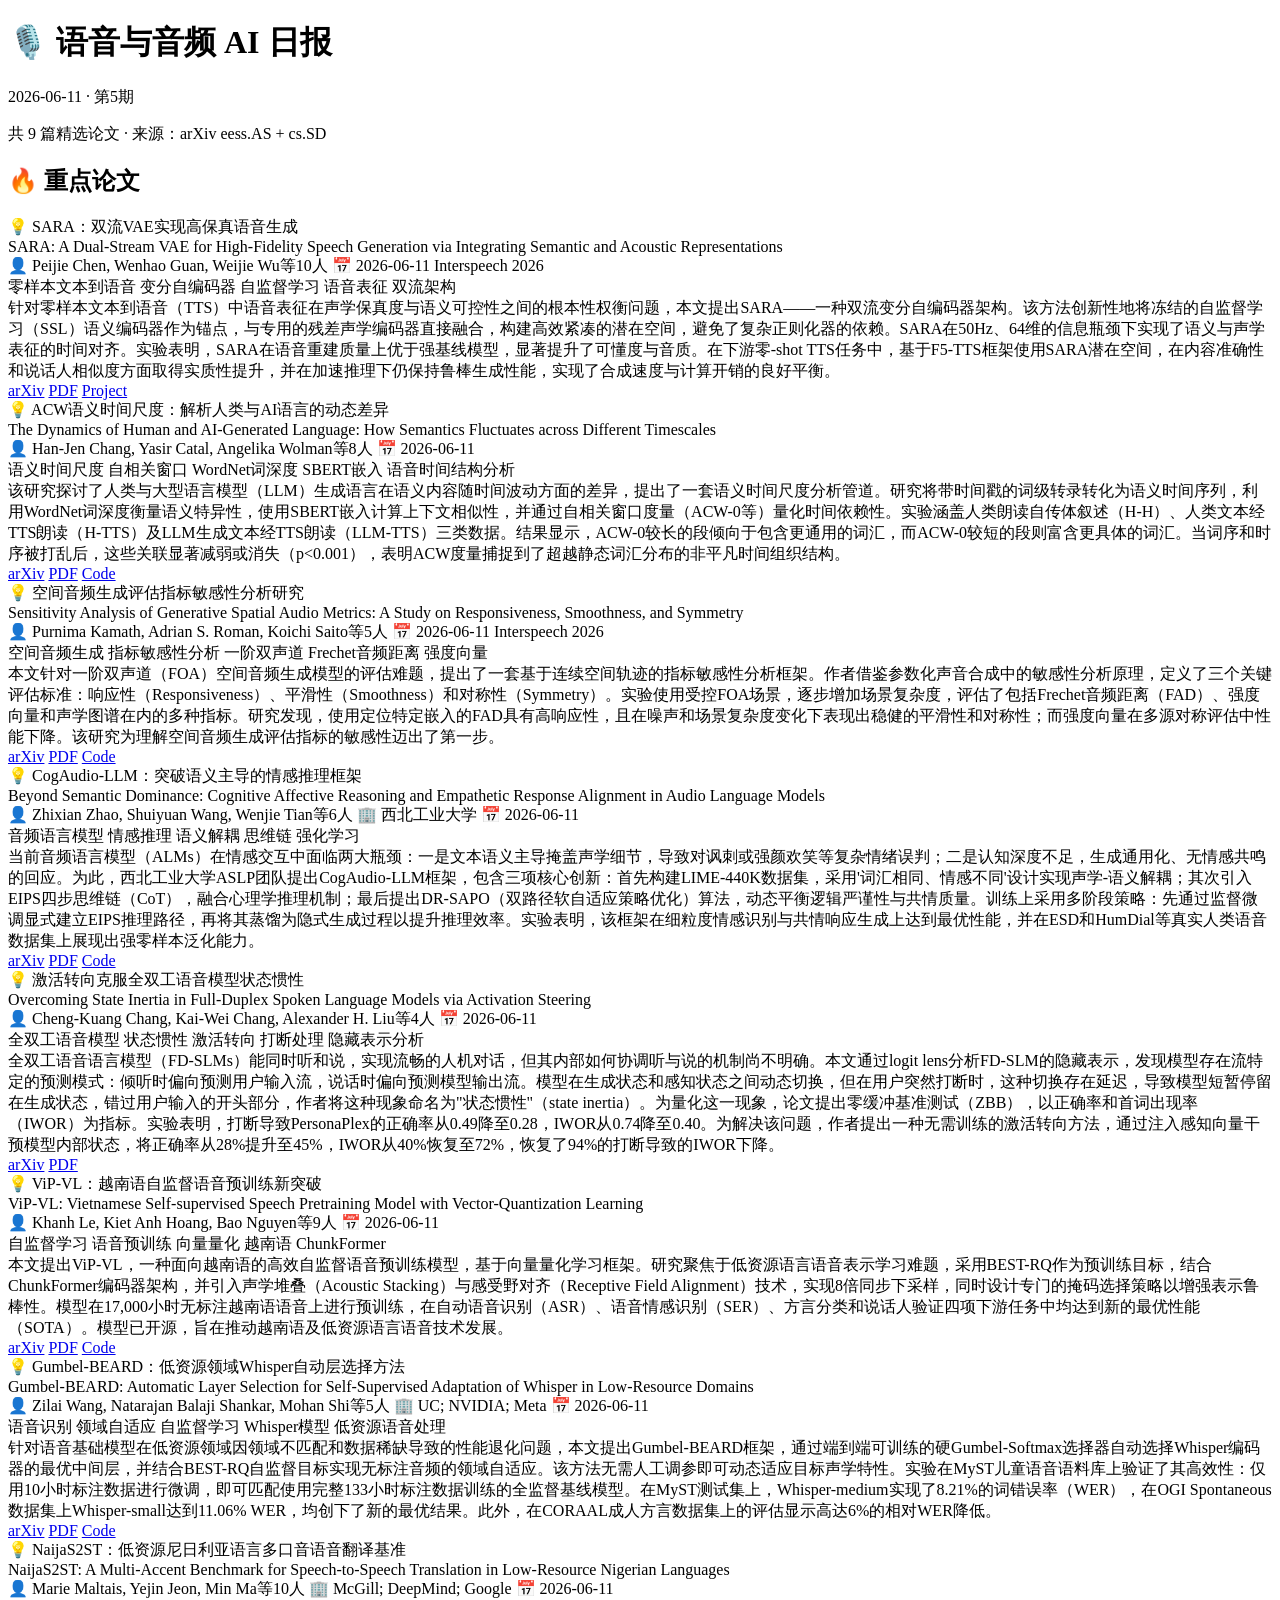
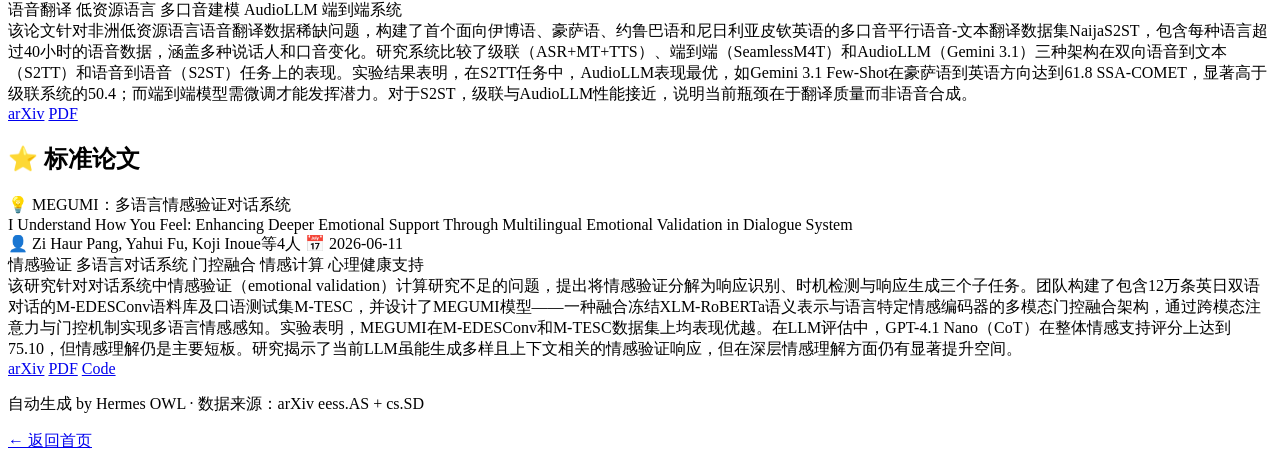
==== daily/2026-06-11/index.html @ 00a7ea23 "init: GitHub Pages 日报仓库 - 首页 index.html（暗色主题，日报列表） - 2026-06-11 日报页面（9篇精选论文） - assets/css/style.css（" ====
<!DOCTYPE html>
<html lang="zh-CN">
<head>
  <meta charset="UTF-8">
  <meta name="viewport" content="width=device-width, initial-scale=1.0">
  <title>语音与音频 AI 日报 · 2026-06-11</title>
  <link rel="stylesheet" href="../assets/css/style.css">
</head>
<body>
  <header class="header">
    <h1>🎙️ 语音与音频 AI 日报</h1>
    <p class="subtitle">2026-06-11 · 第5期</p>
    <p class="date">共 9 篇精选论文 · 来源：arXiv eess.AS + cs.SD</p>
  </header>

  <div class="container">
    <section class="section">
      <h2 class="section-title">🔥 重点论文</h2>

      <!-- Paper 1: SARA -->
      <div class="paper-card">
        <div class="headline">💡 SARA：双流VAE实现高保真语音生成</div>
        <div class="title">SARA: A Dual-Stream VAE for High-Fidelity Speech Generation via Integrating Semantic and Acoustic Representations</div>
        <div class="meta">
          <span>👤 Peijie Chen, Wenhao Guan, Weijie Wu等10人</span>
          <span>📅 2026-06-11</span>
          <span>Interspeech 2026</span>
        </div>
        <div class="tags">
          <span class="tag">零样本文本到语音</span>
          <span class="tag">变分自编码器</span>
          <span class="tag">自监督学习</span>
          <span class="tag">语音表征</span>
          <span class="tag">双流架构</span>
        </div>
        <div class="overview">
          针对零样本文本到语音（TTS）中语音表征在声学保真度与语义可控性之间的根本性权衡问题，本文提出SARA——一种双流变分自编码器架构。该方法创新性地将冻结的自监督学习（SSL）语义编码器作为锚点，与专用的残差声学编码器直接融合，构建高效紧凑的潜在空间，避免了复杂正则化器的依赖。SARA在50Hz、64维的信息瓶颈下实现了语义与声学表征的时间对齐。实验表明，SARA在语音重建质量上优于强基线模型，显著提升了可懂度与音质。在下游零-shot TTS任务中，基于F5-TTS框架使用SARA潜在空间，在内容准确性和说话人相似度方面取得实质性提升，并在加速推理下仍保持鲁棒生成性能，实现了合成速度与计算开销的良好平衡。
        </div>
        <div class="links">
          <a href="https://arxiv.org/abs/2606.11611" target="_blank">arXiv</a>
          <a href="https://arxiv.org/pdf/2606.11611" target="_blank">PDF</a>
          <a href="https://pppjchen.github.io/SARA." target="_blank">Project</a>
        </div>
      </div>

      <!-- Paper 2: ACW -->
      <div class="paper-card">
        <div class="headline">💡 ACW语义时间尺度：解析人类与AI语言的动态差异</div>
        <div class="title">The Dynamics of Human and AI-Generated Language: How Semantics Fluctuates across Different Timescales</div>
        <div class="meta">
          <span>👤 Han-Jen Chang, Yasir Catal, Angelika Wolman等8人</span>
          <span>📅 2026-06-11</span>
        </div>
        <div class="tags">
          <span class="tag">语义时间尺度</span>
          <span class="tag">自相关窗口</span>
          <span class="tag">WordNet词深度</span>
          <span class="tag">SBERT嵌入</span>
          <span class="tag">语音时间结构分析</span>
        </div>
        <div class="overview">
          该研究探讨了人类与大型语言模型（LLM）生成语言在语义内容随时间波动方面的差异，提出了一套语义时间尺度分析管道。研究将带时间戳的词级转录转化为语义时间序列，利用WordNet词深度衡量语义特异性，使用SBERT嵌入计算上下文相似性，并通过自相关窗口度量（ACW-0等）量化时间依赖性。实验涵盖人类朗读自传体叙述（H-H）、人类文本经TTS朗读（H-TTS）及LLM生成文本经TTS朗读（LLM-TTS）三类数据。结果显示，ACW-0较长的段倾向于包含更通用的词汇，而ACW-0较短的段则富含更具体的词汇。当词序和时序被打乱后，这些关联显著减弱或消失（p&lt;0.001），表明ACW度量捕捉到了超越静态词汇分布的非平凡时间组织结构。
        </div>
        <div class="links">
          <a href="https://arxiv.org/abs/2606.11371" target="_blank">arXiv</a>
          <a href="https://arxiv.org/pdf/2606.11371" target="_blank">PDF</a>
          <a href="https://github.com/wannesm/dtaidistance" target="_blank">Code</a>
        </div>
      </div>

      <!-- Paper 3: Spatial Audio -->
      <div class="paper-card">
        <div class="headline">💡 空间音频生成评估指标敏感性分析研究</div>
        <div class="title">Sensitivity Analysis of Generative Spatial Audio Metrics: A Study on Responsiveness, Smoothness, and Symmetry</div>
        <div class="meta">
          <span>👤 Purnima Kamath, Adrian S. Roman, Koichi Saito等5人</span>
          <span>📅 2026-06-11</span>
          <span>Interspeech 2026</span>
        </div>
        <div class="tags">
          <span class="tag">空间音频生成</span>
          <span class="tag">指标敏感性分析</span>
          <span class="tag">一阶双声道</span>
          <span class="tag">Frechet音频距离</span>
          <span class="tag">强度向量</span>
        </div>
        <div class="overview">
          本文针对一阶双声道（FOA）空间音频生成模型的评估难题，提出了一套基于连续空间轨迹的指标敏感性分析框架。作者借鉴参数化声音合成中的敏感性分析原理，定义了三个关键评估标准：响应性（Responsiveness）、平滑性（Smoothness）和对称性（Symmetry）。实验使用受控FOA场景，逐步增加场景复杂度，评估了包括Frechet音频距离（FAD）、强度向量和声学图谱在内的多种指标。研究发现，使用定位特定嵌入的FAD具有高响应性，且在噪声和场景复杂度变化下表现出稳健的平滑性和对称性；而强度向量在多源对称评估中性能下降。该研究为理解空间音频生成评估指标的敏感性迈出了第一步。
        </div>
        <div class="links">
          <a href="https://arxiv.org/abs/2606.11581" target="_blank">arXiv</a>
          <a href="https://arxiv.org/pdf/2606.11581" target="_blank">PDF</a>
          <a href="https://github.com/pkamath2/sa_sensitivity" target="_blank">Code</a>
        </div>
      </div>

      <!-- Paper 4: CogAudio-LLM -->
      <div class="paper-card">
        <div class="headline">💡 CogAudio-LLM：突破语义主导的情感推理框架</div>
        <div class="title">Beyond Semantic Dominance: Cognitive Affective Reasoning and Empathetic Response Alignment in Audio Language Models</div>
        <div class="meta">
          <span>👤 Zhixian Zhao, Shuiyuan Wang, Wenjie Tian等6人</span>
          <span>🏢 西北工业大学</span>
          <span>📅 2026-06-11</span>
        </div>
        <div class="tags">
          <span class="tag">音频语言模型</span>
          <span class="tag">情感推理</span>
          <span class="tag">语义解耦</span>
          <span class="tag">思维链</span>
          <span class="tag">强化学习</span>
        </div>
        <div class="overview">
          当前音频语言模型（ALMs）在情感交互中面临两大瓶颈：一是文本语义主导掩盖声学细节，导致对讽刺或强颜欢笑等复杂情绪误判；二是认知深度不足，生成通用化、无情感共鸣的回应。为此，西北工业大学ASLP团队提出CogAudio-LLM框架，包含三项核心创新：首先构建LIME-440K数据集，采用'词汇相同、情感不同'设计实现声学-语义解耦；其次引入EIPS四步思维链（CoT），融合心理学推理机制；最后提出DR-SAPO（双路径软自适应策略优化）算法，动态平衡逻辑严谨性与共情质量。训练上采用多阶段策略：先通过监督微调显式建立EIPS推理路径，再将其蒸馏为隐式生成过程以提升推理效率。实验表明，该框架在细粒度情感识别与共情响应生成上达到最优性能，并在ESD和HumDial等真实人类语音数据集上展现出强零样本泛化能力。
        </div>
        <div class="links">
          <a href="https://arxiv.org/abs/2606.06940" target="_blank">arXiv</a>
          <a href="https://arxiv.org/pdf/2606.06940" target="_blank">PDF</a>
          <a href="https://github.com/zxzhao0/CogAudio-LLM" target="_blank">Code</a>
        </div>
      </div>

      <!-- Paper 5: Activation Steering -->
      <div class="paper-card">
        <div class="headline">💡 激活转向克服全双工语音模型状态惯性</div>
        <div class="title">Overcoming State Inertia in Full-Duplex Spoken Language Models via Activation Steering</div>
        <div class="meta">
          <span>👤 Cheng-Kuang Chang, Kai-Wei Chang, Alexander H. Liu等4人</span>
          <span>📅 2026-06-11</span>
        </div>
        <div class="tags">
          <span class="tag">全双工语音模型</span>
          <span class="tag">状态惯性</span>
          <span class="tag">激活转向</span>
          <span class="tag">打断处理</span>
          <span class="tag">隐藏表示分析</span>
        </div>
        <div class="overview">
          全双工语音语言模型（FD-SLMs）能同时听和说，实现流畅的人机对话，但其内部如何协调听与说的机制尚不明确。本文通过logit lens分析FD-SLM的隐藏表示，发现模型存在流特定的预测模式：倾听时偏向预测用户输入流，说话时偏向预测模型输出流。模型在生成状态和感知状态之间动态切换，但在用户突然打断时，这种切换存在延迟，导致模型短暂停留在生成状态，错过用户输入的开头部分，作者将这种现象命名为"状态惯性"（state inertia）。为量化这一现象，论文提出零缓冲基准测试（ZBB），以正确率和首词出现率（IWOR）为指标。实验表明，打断导致PersonaPlex的正确率从0.49降至0.28，IWOR从0.74降至0.40。为解决该问题，作者提出一种无需训练的激活转向方法，通过注入感知向量干预模型内部状态，将正确率从28%提升至45%，IWOR从40%恢复至72%，恢复了94%的打断导致的IWOR下降。
        </div>
        <div class="links">
          <a href="https://arxiv.org/abs/2606.11386" target="_blank">arXiv</a>
          <a href="https://arxiv.org/pdf/2606.11386" target="_blank">PDF</a>
        </div>
      </div>

      <!-- Paper 6: ViP-VL -->
      <div class="paper-card">
        <div class="headline">💡 ViP-VL：越南语自监督语音预训练新突破</div>
        <div class="title">ViP-VL: Vietnamese Self-supervised Speech Pretraining Model with Vector-Quantization Learning</div>
        <div class="meta">
          <span>👤 Khanh Le, Kiet Anh Hoang, Bao Nguyen等9人</span>
          <span>📅 2026-06-11</span>
        </div>
        <div class="tags">
          <span class="tag">自监督学习</span>
          <span class="tag">语音预训练</span>
          <span class="tag">向量量化</span>
          <span class="tag">越南语</span>
          <span class="tag">ChunkFormer</span>
        </div>
        <div class="overview">
          本文提出ViP-VL，一种面向越南语的高效自监督语音预训练模型，基于向量量化学习框架。研究聚焦于低资源语言语音表示学习难题，采用BEST-RQ作为预训练目标，结合ChunkFormer编码器架构，并引入声学堆叠（Acoustic Stacking）与感受野对齐（Receptive Field Alignment）技术，实现8倍同步下采样，同时设计专门的掩码选择策略以增强表示鲁棒性。模型在17,000小时无标注越南语语音上进行预训练，在自动语音识别（ASR）、语音情感识别（SER）、方言分类和说话人验证四项下游任务中均达到新的最优性能（SOTA）。模型已开源，旨在推动越南语及低资源语言语音技术发展。
        </div>
        <div class="links">
          <a href="https://arxiv.org/abs/2606.10360" target="_blank">arXiv</a>
          <a href="https://arxiv.org/pdf/2606.10360" target="_blank">PDF</a>
          <a href="https://github.com/khanld/chunkformer" target="_blank">Code</a>
        </div>
      </div>

      <!-- Paper 7: Gumbel-BEARD -->
      <div class="paper-card">
        <div class="headline">💡 Gumbel-BEARD：低资源领域Whisper自动层选择方法</div>
        <div class="title">Gumbel-BEARD: Automatic Layer Selection for Self-Supervised Adaptation of Whisper in Low-Resource Domains</div>
        <div class="meta">
          <span>👤 Zilai Wang, Natarajan Balaji Shankar, Mohan Shi等5人</span>
          <span>🏢 UC; NVIDIA; Meta</span>
          <span>📅 2026-06-11</span>
        </div>
        <div class="tags">
          <span class="tag">语音识别</span>
          <span class="tag">领域自适应</span>
          <span class="tag">自监督学习</span>
          <span class="tag">Whisper模型</span>
          <span class="tag">低资源语音处理</span>
        </div>
        <div class="overview">
          针对语音基础模型在低资源领域因领域不匹配和数据稀缺导致的性能退化问题，本文提出Gumbel-BEARD框架，通过端到端可训练的硬Gumbel-Softmax选择器自动选择Whisper编码器的最优中间层，并结合BEST-RQ自监督目标实现无标注音频的领域自适应。该方法无需人工调参即可动态适应目标声学特性。实验在MyST儿童语音语料库上验证了其高效性：仅用10小时标注数据进行微调，即可匹配使用完整133小时标注数据训练的全监督基线模型。在MyST测试集上，Whisper-medium实现了8.21%的词错误率（WER），在OGI Spontaneous数据集上Whisper-small达到11.06% WER，均创下了新的最优结果。此外，在CORAAL成人方言数据集上的评估显示高达6%的相对WER降低。
        </div>
        <div class="links">
          <a href="https://arxiv.org/abs/2606.11429" target="_blank">arXiv</a>
          <a href="https://arxiv.org/pdf/2606.11429" target="_blank">PDF</a>
          <a href="https://github.com/Zilai-WANG/Gumbel_Beard" target="_blank">Code</a>
        </div>
      </div>

      <!-- Paper 8: NaijaS2ST -->
      <div class="paper-card">
        <div class="headline">💡 NaijaS2ST：低资源尼日利亚语言多口音语音翻译基准</div>
        <div class="title">NaijaS2ST: A Multi-Accent Benchmark for Speech-to-Speech Translation in Low-Resource Nigerian Languages</div>
        <div class="meta">
          <span>👤 Marie Maltais, Yejin Jeon, Min Ma等10人</span>
          <span>🏢 McGill; DeepMind; Google</span>
          <span>📅 2026-06-11</span>
        </div>
        <div class="tags">
          <span class="tag">语音翻译</span>
          <span class="tag">低资源语言</span>
          <span class="tag">多口音建模</span>
          <span class="tag">AudioLLM</span>
          <span class="tag">端到端系统</span>
        </div>
        <div class="overview">
          该论文针对非洲低资源语言语音翻译数据稀缺问题，构建了首个面向伊博语、豪萨语、约鲁巴语和尼日利亚皮钦英语的多口音平行语音-文本翻译数据集NaijaS2ST，包含每种语言超过40小时的语音数据，涵盖多种说话人和口音变化。研究系统比较了级联（ASR+MT+TTS）、端到端（SeamlessM4T）和AudioLLM（Gemini 3.1）三种架构在双向语音到文本（S2TT）和语音到语音（S2ST）任务上的表现。实验结果表明，在S2TT任务中，AudioLLM表现最优，如Gemini 3.1 Few-Shot在豪萨语到英语方向达到61.8 SSA-COMET，显著高于级联系统的50.4；而端到端模型需微调才能发挥潜力。对于S2ST，级联与AudioLLM性能接近，说明当前瓶颈在于翻译质量而非语音合成。
        </div>
        <div class="links">
          <a href="https://arxiv.org/abs/2604.16287" target="_blank">arXiv</a>
          <a href="https://arxiv.org/pdf/2604.16287" target="_blank">PDF</a>
        </div>
      </div>

    </section>

    <section class="section">
      <h2 class="section-title">⭐ 标准论文</h2>

      <!-- Paper 9: MEGUMI -->
      <div class="paper-card">
        <div class="headline">💡 MEGUMI：多语言情感验证对话系统</div>
        <div class="title">I Understand How You Feel: Enhancing Deeper Emotional Support Through Multilingual Emotional Validation in Dialogue System</div>
        <div class="meta">
          <span>👤 Zi Haur Pang, Yahui Fu, Koji Inoue等4人</span>
          <span>📅 2026-06-11</span>
        </div>
        <div class="tags">
          <span class="tag">情感验证</span>
          <span class="tag">多语言对话系统</span>
          <span class="tag">门控融合</span>
          <span class="tag">情感计算</span>
          <span class="tag">心理健康支持</span>
        </div>
        <div class="overview">
          该研究针对对话系统中情感验证（emotional validation）计算研究不足的问题，提出将情感验证分解为响应识别、时机检测与响应生成三个子任务。团队构建了包含12万条英日双语对话的M-EDESConv语料库及口语测试集M-TESC，并设计了MEGUMI模型——一种融合冻结XLM-RoBERTa语义表示与语言特定情感编码器的多模态门控融合架构，通过跨模态注意力与门控机制实现多语言情感感知。实验表明，MEGUMI在M-EDESConv和M-TESC数据集上均表现优越。在LLM评估中，GPT-4.1 Nano（CoT）在整体情感支持评分上达到75.10，但情感理解仍是主要短板。研究揭示了当前LLM虽能生成多样且上下文相关的情感验证响应，但在深层情感理解方面仍有显著提升空间。
        </div>
        <div class="links">
          <a href="https://arxiv.org/abs/2606.11875" target="_blank">arXiv</a>
          <a href="https://arxiv.org/pdf/2606.11875" target="_blank">PDF</a>
          <a href="https://github.com/zihaurpang" target="_blank">Code</a>
        </div>
      </div>

    </section>
  </div>

  <footer class="footer">
    <p>自动生成 by Hermes OWL · 数据来源：arXiv eess.AS + cs.SD</p>
    <p><a href="../index.html">← 返回首页</a></p>
  </footer>
</body>
</html>
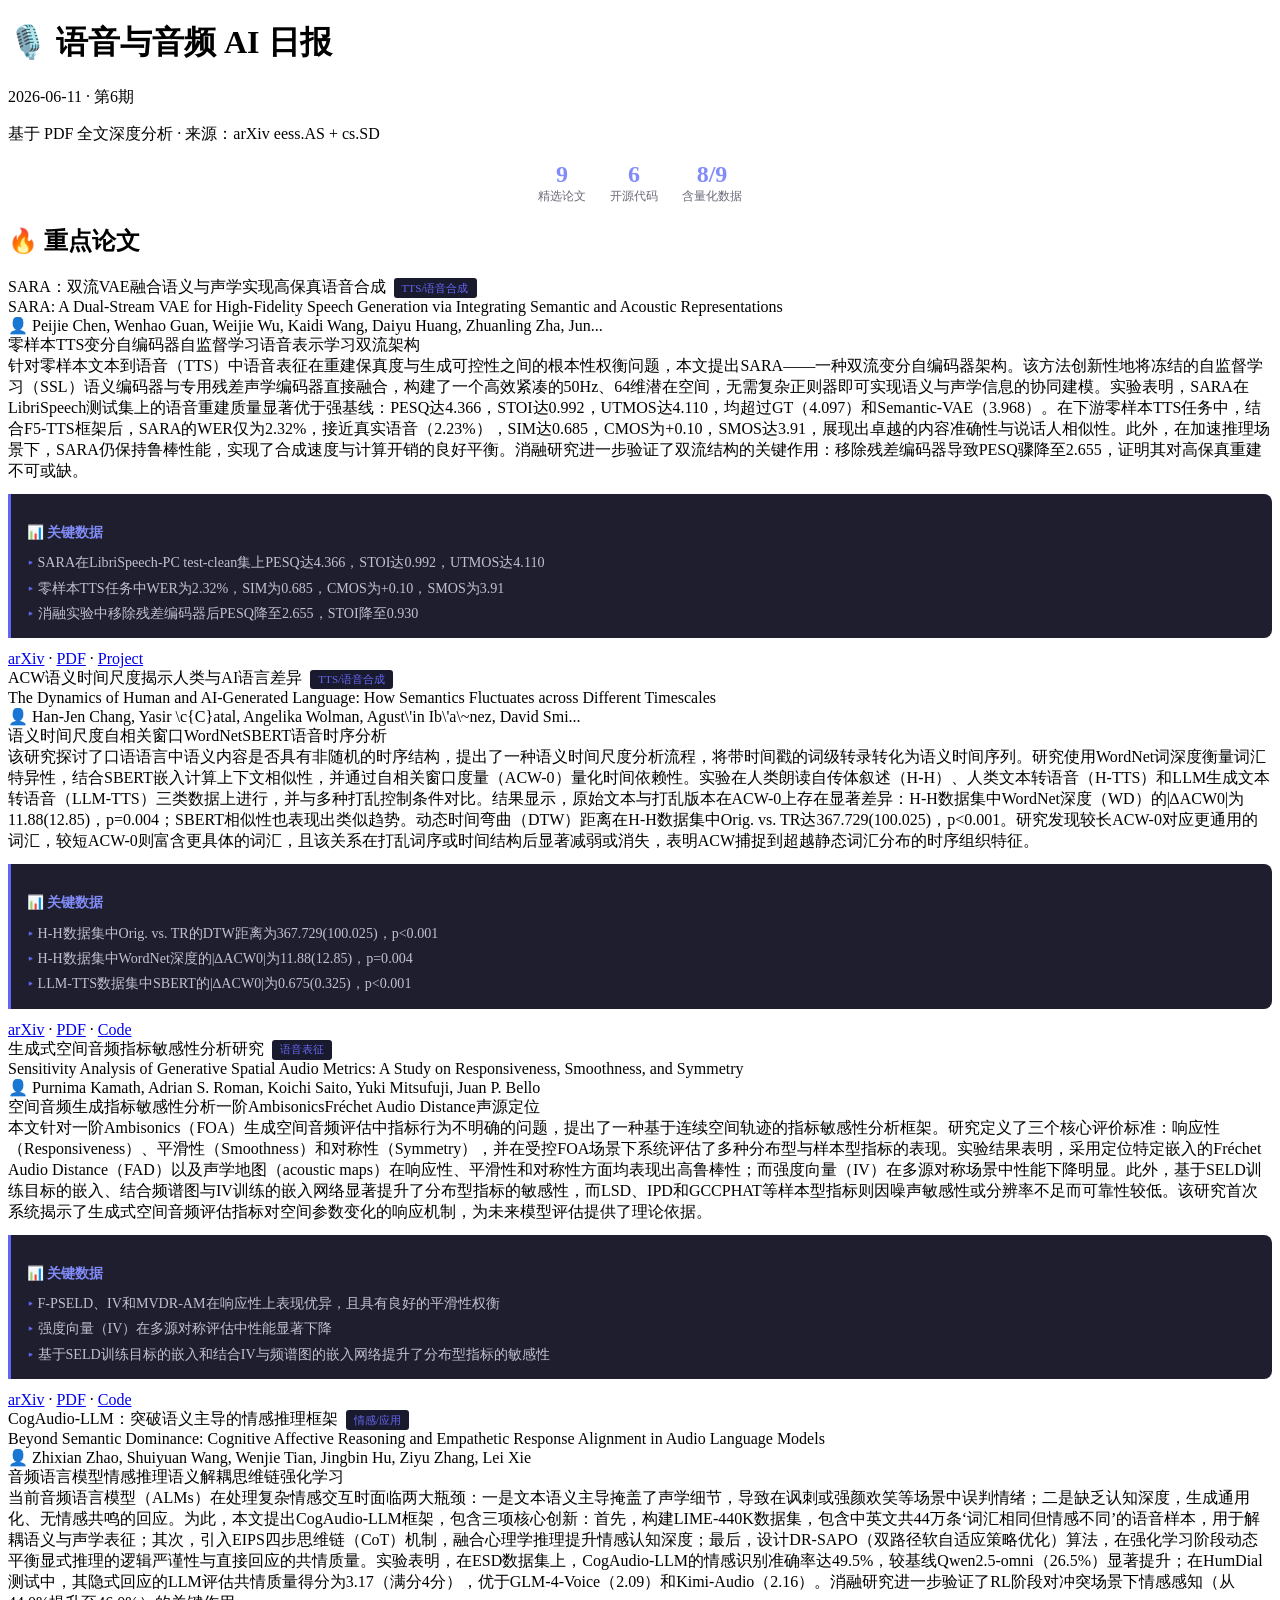
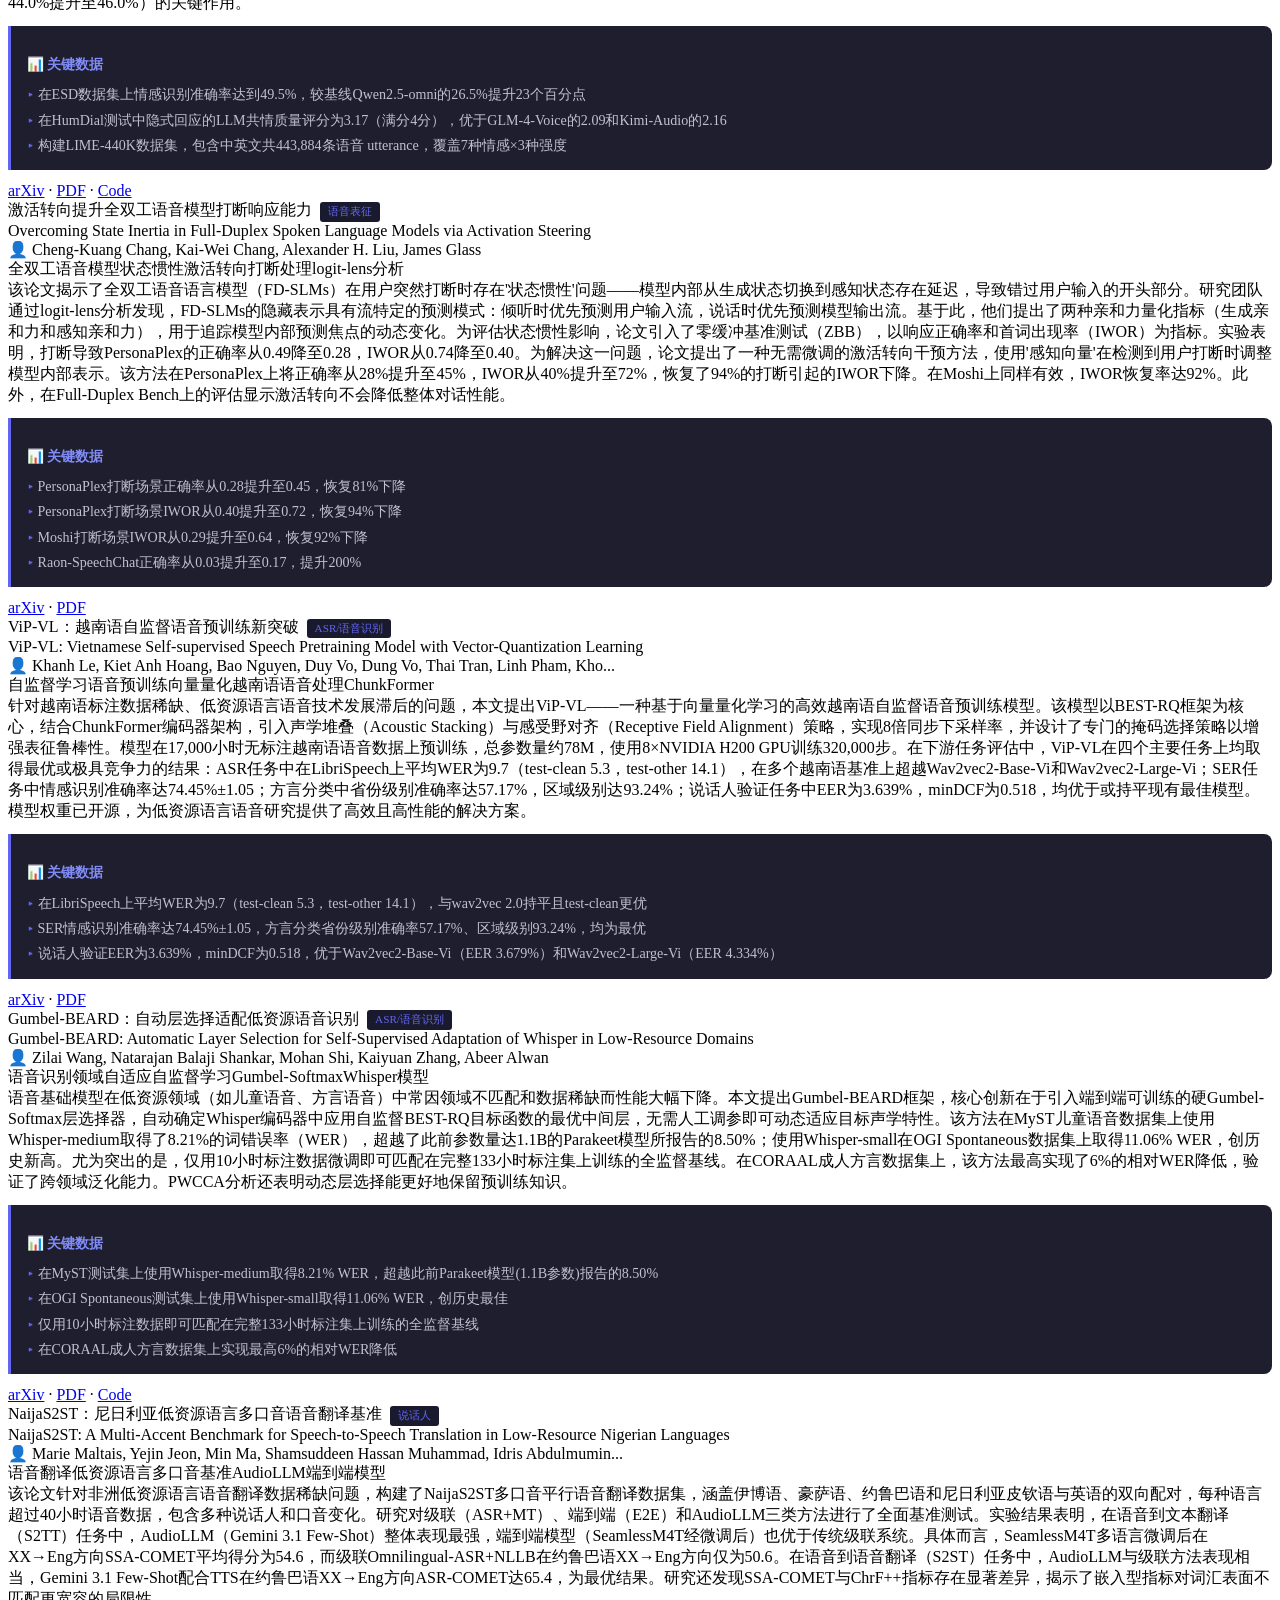
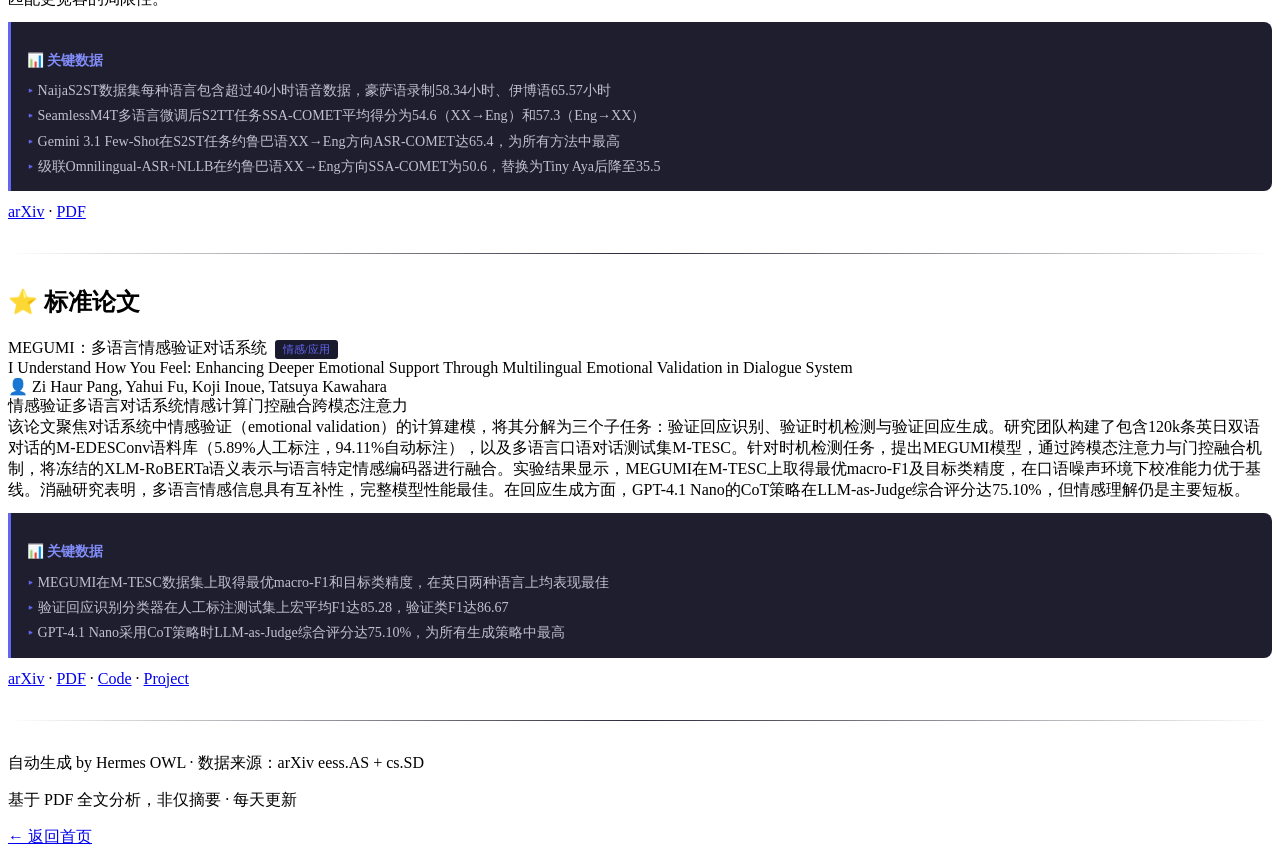
==== commit bc5e3dcf: "feat: v6 日报页面，含完整量化数据和 key_results" ====
--- a/daily/2026-06-11/index.html
+++ b/daily/2026-06-11/index.html
@@ -5,257 +5,209 @@
   <meta name="viewport" content="width=device-width, initial-scale=1.0">
   <title>语音与音频 AI 日报 · 2026-06-11</title>
   <link rel="stylesheet" href="../assets/css/style.css">
+  <style>
+    /* 增强样式 */
+    .key-results {
+      background: #1e1e2e;
+      border-left: 3px solid #6366f1;
+      padding: 0.75rem 1rem;
+      margin: 0.75rem 0;
+      border-radius: 0 8px 8px 0;
+    }
+    .key-results h4 {
+      font-size: 0.85rem;
+      color: #818cf8;
+      margin-bottom: 0.5rem;
+    }
+    .key-results ul {
+      list-style: none;
+      padding: 0;
+      margin: 0;
+    }
+    .key-results li {
+      font-size: 0.88rem;
+      color: #c0c0d0;
+      padding: 0.2rem 0;
+    }
+    .key-results li::before {
+      content: "▸ ";
+      color: #6366f1;
+    }
+    .paper-card .topic-badge {
+      display: inline-block;
+      font-size: 0.7rem;
+      color: #6366f1;
+      background: #1a1a2e;
+      padding: 0.15rem 0.5rem;
+      border-radius: 3px;
+      margin-left: 0.5rem;
+      vertical-align: middle;
+    }
+    .paper-card .affiliation {
+      font-size: 0.82rem;
+      color: #7a7a8a;
+      margin-left: 0.5rem;
+    }
+    .section-divider {
+      height: 1px;
+      background: linear-gradient(90deg, transparent, #2a2a3a, transparent);
+      margin: 2rem 0;
+    }
+    .stats-bar {
+      display: flex;
+      gap: 1.5rem;
+      justify-content: center;
+      flex-wrap: wrap;
+      margin-top: 1rem;
+    }
+    .stat-item {
+      text-align: center;
+    }
+    .stat-value {
+      font-size: 1.5rem;
+      font-weight: 700;
+      color: #818cf8;
+    }
+    .stat-label {
+      font-size: 0.75rem;
+      color: #6a6a7a;
+    }
+  </style>
 </head>
 <body>
   <header class="header">
     <h1>🎙️ 语音与音频 AI 日报</h1>
-    <p class="subtitle">2026-06-11 · 第5期</p>
-    <p class="date">共 9 篇精选论文 · 来源：arXiv eess.AS + cs.SD</p>
+    <p class="subtitle">2026-06-11 · 第6期</p>
+    <p class="date">基于 PDF 全文深度分析 · 来源：arXiv eess.AS + cs.SD</p>
+    <div class="stats-bar">
+      <div class="stat-item"><div class="stat-value">9</div><div class="stat-label">精选论文</div></div>
+      <div class="stat-item"><div class="stat-value">6</div><div class="stat-label">开源代码</div></div>
+      <div class="stat-item"><div class="stat-value">8/9</div><div class="stat-label">含量化数据</div></div>
+    </div>
   </header>
 
   <div class="container">
     <section class="section">
       <h2 class="section-title">🔥 重点论文</h2>
-
-      <!-- Paper 1: SARA -->
-      <div class="paper-card">
-        <div class="headline">💡 SARA：双流VAE实现高保真语音生成</div>
+      <div class="paper-card">
+        <div class="headline">SARA：双流VAE融合语义与声学实现高保真语音合成<span class="topic-badge">TTS/语音合成</span></div>
         <div class="title">SARA: A Dual-Stream VAE for High-Fidelity Speech Generation via Integrating Semantic and Acoustic Representations</div>
         <div class="meta">
-          <span>👤 Peijie Chen, Wenhao Guan, Weijie Wu等10人</span>
-          <span>📅 2026-06-11</span>
-          <span>Interspeech 2026</span>
-        </div>
-        <div class="tags">
-          <span class="tag">零样本文本到语音</span>
-          <span class="tag">变分自编码器</span>
-          <span class="tag">自监督学习</span>
-          <span class="tag">语音表征</span>
-          <span class="tag">双流架构</span>
-        </div>
-        <div class="overview">
-          针对零样本文本到语音（TTS）中语音表征在声学保真度与语义可控性之间的根本性权衡问题，本文提出SARA——一种双流变分自编码器架构。该方法创新性地将冻结的自监督学习（SSL）语义编码器作为锚点，与专用的残差声学编码器直接融合，构建高效紧凑的潜在空间，避免了复杂正则化器的依赖。SARA在50Hz、64维的信息瓶颈下实现了语义与声学表征的时间对齐。实验表明，SARA在语音重建质量上优于强基线模型，显著提升了可懂度与音质。在下游零-shot TTS任务中，基于F5-TTS框架使用SARA潜在空间，在内容准确性和说话人相似度方面取得实质性提升，并在加速推理下仍保持鲁棒生成性能，实现了合成速度与计算开销的良好平衡。
-        </div>
-        <div class="links">
-          <a href="https://arxiv.org/abs/2606.11611" target="_blank">arXiv</a>
-          <a href="https://arxiv.org/pdf/2606.11611" target="_blank">PDF</a>
-          <a href="https://pppjchen.github.io/SARA." target="_blank">Project</a>
-        </div>
-      </div>
-
-      <!-- Paper 2: ACW -->
-      <div class="paper-card">
-        <div class="headline">💡 ACW语义时间尺度：解析人类与AI语言的动态差异</div>
+          <span>👤 Peijie Chen, Wenhao Guan, Weijie Wu, Kaidi Wang, Daiyu Huang, Zhuanling Zha, Jun...</span>
+          
+        </div>
+        <div class="tags"><span class="tag">零样本TTS</span><span class="tag">变分自编码器</span><span class="tag">自监督学习</span><span class="tag">语音表示学习</span><span class="tag">双流架构</span></div>
+        <div class="overview">针对零样本文本到语音（TTS）中语音表征在重建保真度与生成可控性之间的根本性权衡问题，本文提出SARA——一种双流变分自编码器架构。该方法创新性地将冻结的自监督学习（SSL）语义编码器与专用残差声学编码器直接融合，构建了一个高效紧凑的50Hz、64维潜在空间，无需复杂正则器即可实现语义与声学信息的协同建模。实验表明，SARA在LibriSpeech测试集上的语音重建质量显著优于强基线：PESQ达4.366，STOI达0.992，UTMOS达4.110，均超过GT（4.097）和Semantic-VAE（3.968）。在下游零样本TTS任务中，结合F5-TTS框架后，SARA的WER仅为2.32%，接近真实语音（2.23%），SIM达0.685，CMOS为+0.10，SMOS达3.91，展现出卓越的内容准确性与说话人相似性。此外，在加速推理场景下，SARA仍保持鲁棒性能，实现了合成速度与计算开销的良好平衡。消融研究进一步验证了双流结构的关键作用：移除残差编码器导致PESQ骤降至2.655，证明其对高保真重建不可或缺。</div>
+        <div class="key-results"><h4>📊 关键数据</h4><ul><li>SARA在LibriSpeech-PC test-clean集上PESQ达4.366，STOI达0.992，UTMOS达4.110</li><li>零样本TTS任务中WER为2.32%，SIM为0.685，CMOS为+0.10，SMOS为3.91</li><li>消融实验中移除残差编码器后PESQ降至2.655，STOI降至0.930</li></ul></div>
+        <div class="links"><a href="https://arxiv.org/abs/2606.11611" target="_blank">arXiv</a> · <a href="https://arxiv.org/pdf/2606.11611" target="_blank">PDF</a> · <a href=https://pppjchen.github.io/SARA." target="_blank">Project</a></div>
+      </div>
+      <div class="paper-card">
+        <div class="headline">ACW语义时间尺度揭示人类与AI语言差异<span class="topic-badge">TTS/语音合成</span></div>
         <div class="title">The Dynamics of Human and AI-Generated Language: How Semantics Fluctuates across Different Timescales</div>
         <div class="meta">
-          <span>👤 Han-Jen Chang, Yasir Catal, Angelika Wolman等8人</span>
-          <span>📅 2026-06-11</span>
-        </div>
-        <div class="tags">
-          <span class="tag">语义时间尺度</span>
-          <span class="tag">自相关窗口</span>
-          <span class="tag">WordNet词深度</span>
-          <span class="tag">SBERT嵌入</span>
-          <span class="tag">语音时间结构分析</span>
-        </div>
-        <div class="overview">
-          该研究探讨了人类与大型语言模型（LLM）生成语言在语义内容随时间波动方面的差异，提出了一套语义时间尺度分析管道。研究将带时间戳的词级转录转化为语义时间序列，利用WordNet词深度衡量语义特异性，使用SBERT嵌入计算上下文相似性，并通过自相关窗口度量（ACW-0等）量化时间依赖性。实验涵盖人类朗读自传体叙述（H-H）、人类文本经TTS朗读（H-TTS）及LLM生成文本经TTS朗读（LLM-TTS）三类数据。结果显示，ACW-0较长的段倾向于包含更通用的词汇，而ACW-0较短的段则富含更具体的词汇。当词序和时序被打乱后，这些关联显著减弱或消失（p&lt;0.001），表明ACW度量捕捉到了超越静态词汇分布的非平凡时间组织结构。
-        </div>
-        <div class="links">
-          <a href="https://arxiv.org/abs/2606.11371" target="_blank">arXiv</a>
-          <a href="https://arxiv.org/pdf/2606.11371" target="_blank">PDF</a>
-          <a href="https://github.com/wannesm/dtaidistance" target="_blank">Code</a>
-        </div>
-      </div>
-
-      <!-- Paper 3: Spatial Audio -->
-      <div class="paper-card">
-        <div class="headline">💡 空间音频生成评估指标敏感性分析研究</div>
+          <span>👤 Han-Jen Chang, Yasir \c{C}atal, Angelika Wolman, Agust\'in Ib\'a\~nez, David Smi...</span>
+          
+        </div>
+        <div class="tags"><span class="tag">语义时间尺度</span><span class="tag">自相关窗口</span><span class="tag">WordNet</span><span class="tag">SBERT</span><span class="tag">语音时序分析</span></div>
+        <div class="overview">该研究探讨了口语语言中语义内容是否具有非随机的时序结构，提出了一种语义时间尺度分析流程，将带时间戳的词级转录转化为语义时间序列。研究使用WordNet词深度衡量词汇特异性，结合SBERT嵌入计算上下文相似性，并通过自相关窗口度量（ACW-0）量化时间依赖性。实验在人类朗读自传体叙述（H-H）、人类文本转语音（H-TTS）和LLM生成文本转语音（LLM-TTS）三类数据上进行，并与多种打乱控制条件对比。结果显示，原始文本与打乱版本在ACW-0上存在显著差异：H-H数据集中WordNet深度（WD）的|∆ACW0|为11.88(12.85)，p=0.004；SBERT相似性也表现出类似趋势。动态时间弯曲（DTW）距离在H-H数据集中Orig. vs. TR达367.729(100.025)，p&lt;0.001。研究发现较长ACW-0对应更通用的词汇，较短ACW-0则富含更具体的词汇，且该关系在打乱词序或时间结构后显著减弱或消失，表明ACW捕捉到超越静态词汇分布的时序组织特征。</div>
+        <div class="key-results"><h4>📊 关键数据</h4><ul><li>H-H数据集中Orig. vs. TR的DTW距离为367.729(100.025)，p&lt;0.001</li><li>H-H数据集中WordNet深度的|∆ACW0|为11.88(12.85)，p=0.004</li><li>LLM-TTS数据集中SBERT的|∆ACW0|为0.675(0.325)，p&lt;0.001</li></ul></div>
+        <div class="links"><a href="https://arxiv.org/abs/2606.11371" target="_blank">arXiv</a> · <a href="https://arxiv.org/pdf/2606.11371" target="_blank">PDF</a> · <a href="https://github.com/wannesm/dtaidistance" target="_blank">Code</a></div>
+      </div>
+      <div class="paper-card">
+        <div class="headline">生成式空间音频指标敏感性分析研究<span class="topic-badge">语音表征</span></div>
         <div class="title">Sensitivity Analysis of Generative Spatial Audio Metrics: A Study on Responsiveness, Smoothness, and Symmetry</div>
         <div class="meta">
-          <span>👤 Purnima Kamath, Adrian S. Roman, Koichi Saito等5人</span>
-          <span>📅 2026-06-11</span>
-          <span>Interspeech 2026</span>
-        </div>
-        <div class="tags">
-          <span class="tag">空间音频生成</span>
-          <span class="tag">指标敏感性分析</span>
-          <span class="tag">一阶双声道</span>
-          <span class="tag">Frechet音频距离</span>
-          <span class="tag">强度向量</span>
-        </div>
-        <div class="overview">
-          本文针对一阶双声道（FOA）空间音频生成模型的评估难题，提出了一套基于连续空间轨迹的指标敏感性分析框架。作者借鉴参数化声音合成中的敏感性分析原理，定义了三个关键评估标准：响应性（Responsiveness）、平滑性（Smoothness）和对称性（Symmetry）。实验使用受控FOA场景，逐步增加场景复杂度，评估了包括Frechet音频距离（FAD）、强度向量和声学图谱在内的多种指标。研究发现，使用定位特定嵌入的FAD具有高响应性，且在噪声和场景复杂度变化下表现出稳健的平滑性和对称性；而强度向量在多源对称评估中性能下降。该研究为理解空间音频生成评估指标的敏感性迈出了第一步。
-        </div>
-        <div class="links">
-          <a href="https://arxiv.org/abs/2606.11581" target="_blank">arXiv</a>
-          <a href="https://arxiv.org/pdf/2606.11581" target="_blank">PDF</a>
-          <a href="https://github.com/pkamath2/sa_sensitivity" target="_blank">Code</a>
-        </div>
-      </div>
-
-      <!-- Paper 4: CogAudio-LLM -->
-      <div class="paper-card">
-        <div class="headline">💡 CogAudio-LLM：突破语义主导的情感推理框架</div>
+          <span>👤 Purnima Kamath, Adrian S. Roman, Koichi Saito, Yuki Mitsufuji, Juan P. Bello</span>
+          
+        </div>
+        <div class="tags"><span class="tag">空间音频生成</span><span class="tag">指标敏感性分析</span><span class="tag">一阶Ambisonics</span><span class="tag">Fréchet Audio Distance</span><span class="tag">声源定位</span></div>
+        <div class="overview">本文针对一阶Ambisonics（FOA）生成空间音频评估中指标行为不明确的问题，提出了一种基于连续空间轨迹的指标敏感性分析框架。研究定义了三个核心评价标准：响应性（Responsiveness）、平滑性（Smoothness）和对称性（Symmetry），并在受控FOA场景下系统评估了多种分布型与样本型指标的表现。实验结果表明，采用定位特定嵌入的Fréchet Audio Distance（FAD）以及声学地图（acoustic maps）在响应性、平滑性和对称性方面均表现出高鲁棒性；而强度向量（IV）在多源对称场景中性能下降明显。此外，基于SELD训练目标的嵌入、结合频谱图与IV训练的嵌入网络显著提升了分布型指标的敏感性，而LSD、IPD和GCCPHAT等样本型指标则因噪声敏感性或分辨率不足而可靠性较低。该研究首次系统揭示了生成式空间音频评估指标对空间参数变化的响应机制，为未来模型评估提供了理论依据。</div>
+        <div class="key-results"><h4>📊 关键数据</h4><ul><li>F-PSELD、IV和MVDR-AM在响应性上表现优异，且具有良好的平滑性权衡</li><li>强度向量（IV）在多源对称评估中性能显著下降</li><li>基于SELD训练目标的嵌入和结合IV与频谱图的嵌入网络提升了分布型指标的敏感性</li></ul></div>
+        <div class="links"><a href="https://arxiv.org/abs/2606.11581" target="_blank">arXiv</a> · <a href="https://arxiv.org/pdf/2606.11581" target="_blank">PDF</a> · <a href="https://github.com/pkamath2/sa_sensitivity" target="_blank">Code</a></div>
+      </div>
+      <div class="paper-card">
+        <div class="headline">CogAudio-LLM：突破语义主导的情感推理框架<span class="topic-badge">情感/应用</span></div>
         <div class="title">Beyond Semantic Dominance: Cognitive Affective Reasoning and Empathetic Response Alignment in Audio Language Models</div>
         <div class="meta">
-          <span>👤 Zhixian Zhao, Shuiyuan Wang, Wenjie Tian等6人</span>
-          <span>🏢 西北工业大学</span>
-          <span>📅 2026-06-11</span>
-        </div>
-        <div class="tags">
-          <span class="tag">音频语言模型</span>
-          <span class="tag">情感推理</span>
-          <span class="tag">语义解耦</span>
-          <span class="tag">思维链</span>
-          <span class="tag">强化学习</span>
-        </div>
-        <div class="overview">
-          当前音频语言模型（ALMs）在情感交互中面临两大瓶颈：一是文本语义主导掩盖声学细节，导致对讽刺或强颜欢笑等复杂情绪误判；二是认知深度不足，生成通用化、无情感共鸣的回应。为此，西北工业大学ASLP团队提出CogAudio-LLM框架，包含三项核心创新：首先构建LIME-440K数据集，采用'词汇相同、情感不同'设计实现声学-语义解耦；其次引入EIPS四步思维链（CoT），融合心理学推理机制；最后提出DR-SAPO（双路径软自适应策略优化）算法，动态平衡逻辑严谨性与共情质量。训练上采用多阶段策略：先通过监督微调显式建立EIPS推理路径，再将其蒸馏为隐式生成过程以提升推理效率。实验表明，该框架在细粒度情感识别与共情响应生成上达到最优性能，并在ESD和HumDial等真实人类语音数据集上展现出强零样本泛化能力。
-        </div>
-        <div class="links">
-          <a href="https://arxiv.org/abs/2606.06940" target="_blank">arXiv</a>
-          <a href="https://arxiv.org/pdf/2606.06940" target="_blank">PDF</a>
-          <a href="https://github.com/zxzhao0/CogAudio-LLM" target="_blank">Code</a>
-        </div>
-      </div>
-
-      <!-- Paper 5: Activation Steering -->
-      <div class="paper-card">
-        <div class="headline">💡 激活转向克服全双工语音模型状态惯性</div>
+          <span>👤 Zhixian Zhao, Shuiyuan Wang, Wenjie Tian, Jingbin Hu, Ziyu Zhang, Lei Xie</span>
+          
+        </div>
+        <div class="tags"><span class="tag">音频语言模型</span><span class="tag">情感推理</span><span class="tag">语义解耦</span><span class="tag">思维链</span><span class="tag">强化学习</span></div>
+        <div class="overview">当前音频语言模型（ALMs）在处理复杂情感交互时面临两大瓶颈：一是文本语义主导掩盖了声学细节，导致在讽刺或强颜欢笑等场景中误判情绪；二是缺乏认知深度，生成通用化、无情感共鸣的回应。为此，本文提出CogAudio-LLM框架，包含三项核心创新：首先，构建LIME-440K数据集，包含中英文共44万条‘词汇相同但情感不同’的语音样本，用于解耦语义与声学表征；其次，引入EIPS四步思维链（CoT）机制，融合心理学推理提升情感认知深度；最后，设计DR-SAPO（双路径软自适应策略优化）算法，在强化学习阶段动态平衡显式推理的逻辑严谨性与直接回应的共情质量。实验表明，在ESD数据集上，CogAudio-LLM的情感识别准确率达49.5%，较基线Qwen2.5-omni（26.5%）显著提升；在HumDial测试中，其隐式回应的LLM评估共情质量得分为3.17（满分4分），优于GLM-4-Voice（2.09）和Kimi-Audio（2.16）。消融研究进一步验证了RL阶段对冲突场景下情感感知（从44.0%提升至46.0%）的关键作用。</div>
+        <div class="key-results"><h4>📊 关键数据</h4><ul><li>在ESD数据集上情感识别准确率达到49.5%，较基线Qwen2.5-omni的26.5%提升23个百分点</li><li>在HumDial测试中隐式回应的LLM共情质量评分为3.17（满分4分），优于GLM-4-Voice的2.09和Kimi-Audio的2.16</li><li>构建LIME-440K数据集，包含中英文共443,884条语音 utterance，覆盖7种情感×3种强度</li></ul></div>
+        <div class="links"><a href="https://arxiv.org/abs/2606.06940" target="_blank">arXiv</a> · <a href="https://arxiv.org/pdf/2606.06940" target="_blank">PDF</a> · <a href="https://github.com/zxzhao0/CogAudio-LLM" target="_blank">Code</a></div>
+      </div>
+      <div class="paper-card">
+        <div class="headline">激活转向提升全双工语音模型打断响应能力<span class="topic-badge">语音表征</span></div>
         <div class="title">Overcoming State Inertia in Full-Duplex Spoken Language Models via Activation Steering</div>
         <div class="meta">
-          <span>👤 Cheng-Kuang Chang, Kai-Wei Chang, Alexander H. Liu等4人</span>
-          <span>📅 2026-06-11</span>
-        </div>
-        <div class="tags">
-          <span class="tag">全双工语音模型</span>
-          <span class="tag">状态惯性</span>
-          <span class="tag">激活转向</span>
-          <span class="tag">打断处理</span>
-          <span class="tag">隐藏表示分析</span>
-        </div>
-        <div class="overview">
-          全双工语音语言模型（FD-SLMs）能同时听和说，实现流畅的人机对话，但其内部如何协调听与说的机制尚不明确。本文通过logit lens分析FD-SLM的隐藏表示，发现模型存在流特定的预测模式：倾听时偏向预测用户输入流，说话时偏向预测模型输出流。模型在生成状态和感知状态之间动态切换，但在用户突然打断时，这种切换存在延迟，导致模型短暂停留在生成状态，错过用户输入的开头部分，作者将这种现象命名为"状态惯性"（state inertia）。为量化这一现象，论文提出零缓冲基准测试（ZBB），以正确率和首词出现率（IWOR）为指标。实验表明，打断导致PersonaPlex的正确率从0.49降至0.28，IWOR从0.74降至0.40。为解决该问题，作者提出一种无需训练的激活转向方法，通过注入感知向量干预模型内部状态，将正确率从28%提升至45%，IWOR从40%恢复至72%，恢复了94%的打断导致的IWOR下降。
-        </div>
-        <div class="links">
-          <a href="https://arxiv.org/abs/2606.11386" target="_blank">arXiv</a>
-          <a href="https://arxiv.org/pdf/2606.11386" target="_blank">PDF</a>
-        </div>
-      </div>
-
-      <!-- Paper 6: ViP-VL -->
-      <div class="paper-card">
-        <div class="headline">💡 ViP-VL：越南语自监督语音预训练新突破</div>
+          <span>👤 Cheng-Kuang Chang, Kai-Wei Chang, Alexander H. Liu, James Glass</span>
+          
+        </div>
+        <div class="tags"><span class="tag">全双工语音模型</span><span class="tag">状态惯性</span><span class="tag">激活转向</span><span class="tag">打断处理</span><span class="tag">logit-lens分析</span></div>
+        <div class="overview">该论文揭示了全双工语音语言模型（FD-SLMs）在用户突然打断时存在'状态惯性'问题——模型内部从生成状态切换到感知状态存在延迟，导致错过用户输入的开头部分。研究团队通过logit-lens分析发现，FD-SLMs的隐藏表示具有流特定的预测模式：倾听时优先预测用户输入流，说话时优先预测模型输出流。基于此，他们提出了两种亲和力量化指标（生成亲和力和感知亲和力），用于追踪模型内部预测焦点的动态变化。为评估状态惯性影响，论文引入了零缓冲基准测试（ZBB），以响应正确率和首词出现率（IWOR）为指标。实验表明，打断导致PersonaPlex的正确率从0.49降至0.28，IWOR从0.74降至0.40。为解决这一问题，论文提出了一种无需微调的激活转向干预方法，使用'感知向量'在检测到用户打断时调整模型内部表示。该方法在PersonaPlex上将正确率从28%提升至45%，IWOR从40%提升至72%，恢复了94%的打断引起的IWOR下降。在Moshi上同样有效，IWOR恢复率达92%。此外，在Full-Duplex Bench上的评估显示激活转向不会降低整体对话性能。</div>
+        <div class="key-results"><h4>📊 关键数据</h4><ul><li>PersonaPlex打断场景正确率从0.28提升至0.45，恢复81%下降</li><li>PersonaPlex打断场景IWOR从0.40提升至0.72，恢复94%下降</li><li>Moshi打断场景IWOR从0.29提升至0.64，恢复92%下降</li><li>Raon-SpeechChat正确率从0.03提升至0.17，提升200%</li></ul></div>
+        <div class="links"><a href="https://arxiv.org/abs/2606.11386" target="_blank">arXiv</a> · <a href="https://arxiv.org/pdf/2606.11386" target="_blank">PDF</a></div>
+      </div>
+      <div class="paper-card">
+        <div class="headline">ViP-VL：越南语自监督语音预训练新突破<span class="topic-badge">ASR/语音识别</span></div>
         <div class="title">ViP-VL: Vietnamese Self-supervised Speech Pretraining Model with Vector-Quantization Learning</div>
         <div class="meta">
-          <span>👤 Khanh Le, Kiet Anh Hoang, Bao Nguyen等9人</span>
-          <span>📅 2026-06-11</span>
-        </div>
-        <div class="tags">
-          <span class="tag">自监督学习</span>
-          <span class="tag">语音预训练</span>
-          <span class="tag">向量量化</span>
-          <span class="tag">越南语</span>
-          <span class="tag">ChunkFormer</span>
-        </div>
-        <div class="overview">
-          本文提出ViP-VL，一种面向越南语的高效自监督语音预训练模型，基于向量量化学习框架。研究聚焦于低资源语言语音表示学习难题，采用BEST-RQ作为预训练目标，结合ChunkFormer编码器架构，并引入声学堆叠（Acoustic Stacking）与感受野对齐（Receptive Field Alignment）技术，实现8倍同步下采样，同时设计专门的掩码选择策略以增强表示鲁棒性。模型在17,000小时无标注越南语语音上进行预训练，在自动语音识别（ASR）、语音情感识别（SER）、方言分类和说话人验证四项下游任务中均达到新的最优性能（SOTA）。模型已开源，旨在推动越南语及低资源语言语音技术发展。
-        </div>
-        <div class="links">
-          <a href="https://arxiv.org/abs/2606.10360" target="_blank">arXiv</a>
-          <a href="https://arxiv.org/pdf/2606.10360" target="_blank">PDF</a>
-          <a href="https://github.com/khanld/chunkformer" target="_blank">Code</a>
-        </div>
-      </div>
-
-      <!-- Paper 7: Gumbel-BEARD -->
-      <div class="paper-card">
-        <div class="headline">💡 Gumbel-BEARD：低资源领域Whisper自动层选择方法</div>
+          <span>👤 Khanh Le, Kiet Anh Hoang, Bao Nguyen, Duy Vo, Dung Vo, Thai Tran, Linh Pham, Kho...</span>
+          
+        </div>
+        <div class="tags"><span class="tag">自监督学习</span><span class="tag">语音预训练</span><span class="tag">向量量化</span><span class="tag">越南语语音处理</span><span class="tag">ChunkFormer</span></div>
+        <div class="overview">针对越南语标注数据稀缺、低资源语言语音技术发展滞后的问题，本文提出ViP-VL——一种基于向量量化学习的高效越南语自监督语音预训练模型。该模型以BEST-RQ框架为核心，结合ChunkFormer编码器架构，引入声学堆叠（Acoustic Stacking）与感受野对齐（Receptive Field Alignment）策略，实现8倍同步下采样率，并设计了专门的掩码选择策略以增强表征鲁棒性。模型在17,000小时无标注越南语语音数据上预训练，总参数量约78M，使用8×NVIDIA H200 GPU训练320,000步。在下游任务评估中，ViP-VL在四个主要任务上均取得最优或极具竞争力的结果：ASR任务中在LibriSpeech上平均WER为9.7（test-clean 5.3，test-other 14.1），在多个越南语基准上超越Wav2vec2-Base-Vi和Wav2vec2-Large-Vi；SER任务中情感识别准确率达74.45%±1.05；方言分类中省份级别准确率达57.17%，区域级别达93.24%；说话人验证任务中EER为3.639%，minDCF为0.518，均优于或持平现有最佳模型。模型权重已开源，为低资源语言语音研究提供了高效且高性能的解决方案。</div>
+        <div class="key-results"><h4>📊 关键数据</h4><ul><li>在LibriSpeech上平均WER为9.7（test-clean 5.3，test-other 14.1），与wav2vec 2.0持平且test-clean更优</li><li>SER情感识别准确率达74.45%±1.05，方言分类省份级别准确率57.17%、区域级别93.24%，均为最优</li><li>说话人验证EER为3.639%，minDCF为0.518，优于Wav2vec2-Base-Vi（EER 3.679%）和Wav2vec2-Large-Vi（EER 4.334%）</li></ul></div>
+        <div class="links"><a href="https://arxiv.org/abs/2606.10360" target="_blank">arXiv</a> · <a href="https://arxiv.org/pdf/2606.10360" target="_blank">PDF</a></div>
+      </div>
+      <div class="paper-card">
+        <div class="headline">Gumbel-BEARD：自动层选择适配低资源语音识别<span class="topic-badge">ASR/语音识别</span></div>
         <div class="title">Gumbel-BEARD: Automatic Layer Selection for Self-Supervised Adaptation of Whisper in Low-Resource Domains</div>
         <div class="meta">
-          <span>👤 Zilai Wang, Natarajan Balaji Shankar, Mohan Shi等5人</span>
-          <span>🏢 UC; NVIDIA; Meta</span>
-          <span>📅 2026-06-11</span>
-        </div>
-        <div class="tags">
-          <span class="tag">语音识别</span>
-          <span class="tag">领域自适应</span>
-          <span class="tag">自监督学习</span>
-          <span class="tag">Whisper模型</span>
-          <span class="tag">低资源语音处理</span>
-        </div>
-        <div class="overview">
-          针对语音基础模型在低资源领域因领域不匹配和数据稀缺导致的性能退化问题，本文提出Gumbel-BEARD框架，通过端到端可训练的硬Gumbel-Softmax选择器自动选择Whisper编码器的最优中间层，并结合BEST-RQ自监督目标实现无标注音频的领域自适应。该方法无需人工调参即可动态适应目标声学特性。实验在MyST儿童语音语料库上验证了其高效性：仅用10小时标注数据进行微调，即可匹配使用完整133小时标注数据训练的全监督基线模型。在MyST测试集上，Whisper-medium实现了8.21%的词错误率（WER），在OGI Spontaneous数据集上Whisper-small达到11.06% WER，均创下了新的最优结果。此外，在CORAAL成人方言数据集上的评估显示高达6%的相对WER降低。
-        </div>
-        <div class="links">
-          <a href="https://arxiv.org/abs/2606.11429" target="_blank">arXiv</a>
-          <a href="https://arxiv.org/pdf/2606.11429" target="_blank">PDF</a>
-          <a href="https://github.com/Zilai-WANG/Gumbel_Beard" target="_blank">Code</a>
-        </div>
-      </div>
-
-      <!-- Paper 8: NaijaS2ST -->
-      <div class="paper-card">
-        <div class="headline">💡 NaijaS2ST：低资源尼日利亚语言多口音语音翻译基准</div>
+          <span>👤 Zilai Wang, Natarajan Balaji Shankar, Mohan Shi, Kaiyuan Zhang, Abeer Alwan</span>
+          
+        </div>
+        <div class="tags"><span class="tag">语音识别</span><span class="tag">领域自适应</span><span class="tag">自监督学习</span><span class="tag">Gumbel-Softmax</span><span class="tag">Whisper模型</span></div>
+        <div class="overview">语音基础模型在低资源领域（如儿童语音、方言语音）中常因领域不匹配和数据稀缺而性能大幅下降。本文提出Gumbel-BEARD框架，核心创新在于引入端到端可训练的硬Gumbel-Softmax层选择器，自动确定Whisper编码器中应用自监督BEST-RQ目标函数的最优中间层，无需人工调参即可动态适应目标声学特性。该方法在MyST儿童语音数据集上使用Whisper-medium取得了8.21%的词错误率（WER），超越了此前参数量达1.1B的Parakeet模型所报告的8.50%；使用Whisper-small在OGI Spontaneous数据集上取得11.06% WER，创历史新高。尤为突出的是，仅用10小时标注数据微调即可匹配在完整133小时标注集上训练的全监督基线。在CORAAL成人方言数据集上，该方法最高实现了6%的相对WER降低，验证了跨领域泛化能力。PWCCA分析还表明动态层选择能更好地保留预训练知识。</div>
+        <div class="key-results"><h4>📊 关键数据</h4><ul><li>在MyST测试集上使用Whisper-medium取得8.21% WER，超越此前Parakeet模型(1.1B参数)报告的8.50%</li><li>在OGI Spontaneous测试集上使用Whisper-small取得11.06% WER，创历史最佳</li><li>仅用10小时标注数据即可匹配在完整133小时标注集上训练的全监督基线</li><li>在CORAAL成人方言数据集上实现最高6%的相对WER降低</li></ul></div>
+        <div class="links"><a href="https://arxiv.org/abs/2606.11429" target="_blank">arXiv</a> · <a href="https://arxiv.org/pdf/2606.11429" target="_blank">PDF</a> · <a href="https://github.com/Zilai-WANG/Gumbel_Beard" target="_blank">Code</a></div>
+      </div>
+      <div class="paper-card">
+        <div class="headline">NaijaS2ST：尼日利亚低资源语言多口音语音翻译基准<span class="topic-badge">说话人</span></div>
         <div class="title">NaijaS2ST: A Multi-Accent Benchmark for Speech-to-Speech Translation in Low-Resource Nigerian Languages</div>
         <div class="meta">
-          <span>👤 Marie Maltais, Yejin Jeon, Min Ma等10人</span>
-          <span>🏢 McGill; DeepMind; Google</span>
-          <span>📅 2026-06-11</span>
-        </div>
-        <div class="tags">
-          <span class="tag">语音翻译</span>
-          <span class="tag">低资源语言</span>
-          <span class="tag">多口音建模</span>
-          <span class="tag">AudioLLM</span>
-          <span class="tag">端到端系统</span>
-        </div>
-        <div class="overview">
-          该论文针对非洲低资源语言语音翻译数据稀缺问题，构建了首个面向伊博语、豪萨语、约鲁巴语和尼日利亚皮钦英语的多口音平行语音-文本翻译数据集NaijaS2ST，包含每种语言超过40小时的语音数据，涵盖多种说话人和口音变化。研究系统比较了级联（ASR+MT+TTS）、端到端（SeamlessM4T）和AudioLLM（Gemini 3.1）三种架构在双向语音到文本（S2TT）和语音到语音（S2ST）任务上的表现。实验结果表明，在S2TT任务中，AudioLLM表现最优，如Gemini 3.1 Few-Shot在豪萨语到英语方向达到61.8 SSA-COMET，显著高于级联系统的50.4；而端到端模型需微调才能发挥潜力。对于S2ST，级联与AudioLLM性能接近，说明当前瓶颈在于翻译质量而非语音合成。
-        </div>
-        <div class="links">
-          <a href="https://arxiv.org/abs/2604.16287" target="_blank">arXiv</a>
-          <a href="https://arxiv.org/pdf/2604.16287" target="_blank">PDF</a>
-        </div>
-      </div>
-
+          <span>👤 Marie Maltais, Yejin Jeon, Min Ma, Shamsuddeen Hassan Muhammad, Idris Abdulmumin...</span>
+          
+        </div>
+        <div class="tags"><span class="tag">语音翻译</span><span class="tag">低资源语言</span><span class="tag">多口音基准</span><span class="tag">AudioLLM</span><span class="tag">端到端模型</span></div>
+        <div class="overview">该论文针对非洲低资源语言语音翻译数据稀缺问题，构建了NaijaS2ST多口音平行语音翻译数据集，涵盖伊博语、豪萨语、约鲁巴语和尼日利亚皮钦语与英语的双向配对，每种语言超过40小时语音数据，包含多种说话人和口音变化。研究对级联（ASR+MT）、端到端（E2E）和AudioLLM三类方法进行了全面基准测试。实验结果表明，在语音到文本翻译（S2TT）任务中，AudioLLM（Gemini 3.1 Few-Shot）整体表现最强，端到端模型（SeamlessM4T经微调后）也优于传统级联系统。具体而言，SeamlessM4T多语言微调后在XX→Eng方向SSA-COMET平均得分为54.6，而级联Omnilingual-ASR+NLLB在约鲁巴语XX→Eng方向仅为50.6。在语音到语音翻译（S2ST）任务中，AudioLLM与级联方法表现相当，Gemini 3.1 Few-Shot配合TTS在约鲁巴语XX→Eng方向ASR-COMET达65.4，为最优结果。研究还发现SSA-COMET与ChrF++指标存在显著差异，揭示了嵌入型指标对词汇表面不匹配更宽容的局限性。</div>
+        <div class="key-results"><h4>📊 关键数据</h4><ul><li>NaijaS2ST数据集每种语言包含超过40小时语音数据，豪萨语录制58.34小时、伊博语65.57小时</li><li>SeamlessM4T多语言微调后S2TT任务SSA-COMET平均得分为54.6（XX→Eng）和57.3（Eng→XX）</li><li>Gemini 3.1 Few-Shot在S2ST任务约鲁巴语XX→Eng方向ASR-COMET达65.4，为所有方法中最高</li><li>级联Omnilingual-ASR+NLLB在约鲁巴语XX→Eng方向SSA-COMET为50.6，替换为Tiny Aya后降至35.5</li></ul></div>
+        <div class="links"><a href="https://arxiv.org/abs/2604.16287" target="_blank">arXiv</a> · <a href="https://arxiv.org/pdf/2604.16287" target="_blank">PDF</a></div>
+      </div>
     </section>
-
+    <div class="section-divider"></div>
     <section class="section">
       <h2 class="section-title">⭐ 标准论文</h2>
-
-      <!-- Paper 9: MEGUMI -->
-      <div class="paper-card">
-        <div class="headline">💡 MEGUMI：多语言情感验证对话系统</div>
+      <div class="paper-card">
+        <div class="headline">MEGUMI：多语言情感验证对话系统<span class="topic-badge">情感/应用</span></div>
         <div class="title">I Understand How You Feel: Enhancing Deeper Emotional Support Through Multilingual Emotional Validation in Dialogue System</div>
         <div class="meta">
-          <span>👤 Zi Haur Pang, Yahui Fu, Koji Inoue等4人</span>
-          <span>📅 2026-06-11</span>
-        </div>
-        <div class="tags">
-          <span class="tag">情感验证</span>
-          <span class="tag">多语言对话系统</span>
-          <span class="tag">门控融合</span>
-          <span class="tag">情感计算</span>
-          <span class="tag">心理健康支持</span>
-        </div>
-        <div class="overview">
-          该研究针对对话系统中情感验证（emotional validation）计算研究不足的问题，提出将情感验证分解为响应识别、时机检测与响应生成三个子任务。团队构建了包含12万条英日双语对话的M-EDESConv语料库及口语测试集M-TESC，并设计了MEGUMI模型——一种融合冻结XLM-RoBERTa语义表示与语言特定情感编码器的多模态门控融合架构，通过跨模态注意力与门控机制实现多语言情感感知。实验表明，MEGUMI在M-EDESConv和M-TESC数据集上均表现优越。在LLM评估中，GPT-4.1 Nano（CoT）在整体情感支持评分上达到75.10，但情感理解仍是主要短板。研究揭示了当前LLM虽能生成多样且上下文相关的情感验证响应，但在深层情感理解方面仍有显著提升空间。
-        </div>
-        <div class="links">
-          <a href="https://arxiv.org/abs/2606.11875" target="_blank">arXiv</a>
-          <a href="https://arxiv.org/pdf/2606.11875" target="_blank">PDF</a>
-          <a href="https://github.com/zihaurpang" target="_blank">Code</a>
-        </div>
-      </div>
-
+          <span>👤 Zi Haur Pang, Yahui Fu, Koji Inoue, Tatsuya Kawahara</span>
+          
+        </div>
+        <div class="tags"><span class="tag">情感验证</span><span class="tag">多语言对话系统</span><span class="tag">情感计算</span><span class="tag">门控融合</span><span class="tag">跨模态注意力</span></div>
+        <div class="overview">该论文聚焦对话系统中情感验证（emotional validation）的计算建模，将其分解为三个子任务：验证回应识别、验证时机检测与验证回应生成。研究团队构建了包含120k条英日双语对话的M-EDESConv语料库（5.89%人工标注，94.11%自动标注），以及多语言口语对话测试集M-TESC。针对时机检测任务，提出MEGUMI模型，通过跨模态注意力与门控融合机制，将冻结的XLM-RoBERTa语义表示与语言特定情感编码器进行融合。实验结果显示，MEGUMI在M-TESC上取得最优macro-F1及目标类精度，在口语噪声环境下校准能力优于基线。消融研究表明，多语言情感信息具有互补性，完整模型性能最佳。在回应生成方面，GPT-4.1 Nano的CoT策略在LLM-as-Judge综合评分达75.10%，但情感理解仍是主要短板。</div>
+        <div class="key-results"><h4>📊 关键数据</h4><ul><li>MEGUMI在M-TESC数据集上取得最优macro-F1和目标类精度，在英日两种语言上均表现最佳</li><li>验证回应识别分类器在人工标注测试集上宏平均F1达85.28，验证类F1达86.67</li><li>GPT-4.1 Nano采用CoT策略时LLM-as-Judge综合评分达75.10%，为所有生成策略中最高</li></ul></div>
+        <div class="links"><a href="https://arxiv.org/abs/2606.11875" target="_blank">arXiv</a> · <a href="https://arxiv.org/pdf/2606.11875" target="_blank">PDF</a> · <a href="https://github.com/zihaurpang" target="_blank">Code</a> · <a href=https://taku910.github.io/mecab" target="_blank">Project</a></div>
+      </div>
     </section>
+    <div class="section-divider"></div>
+    <footer class="footer">
+      <p>自动生成 by Hermes OWL · 数据来源：arXiv eess.AS + cs.SD</p>
+      <p>基于 PDF 全文分析，非仅摘要 · 每天更新</p>
+      <p><a href="../index.html">← 返回首页</a></p>
+    </footer>
   </div>
-
-  <footer class="footer">
-    <p>自动生成 by Hermes OWL · 数据来源：arXiv eess.AS + cs.SD</p>
-    <p><a href="../index.html">← 返回首页</a></p>
-  </footer>
 </body>
-</html>
+</html>
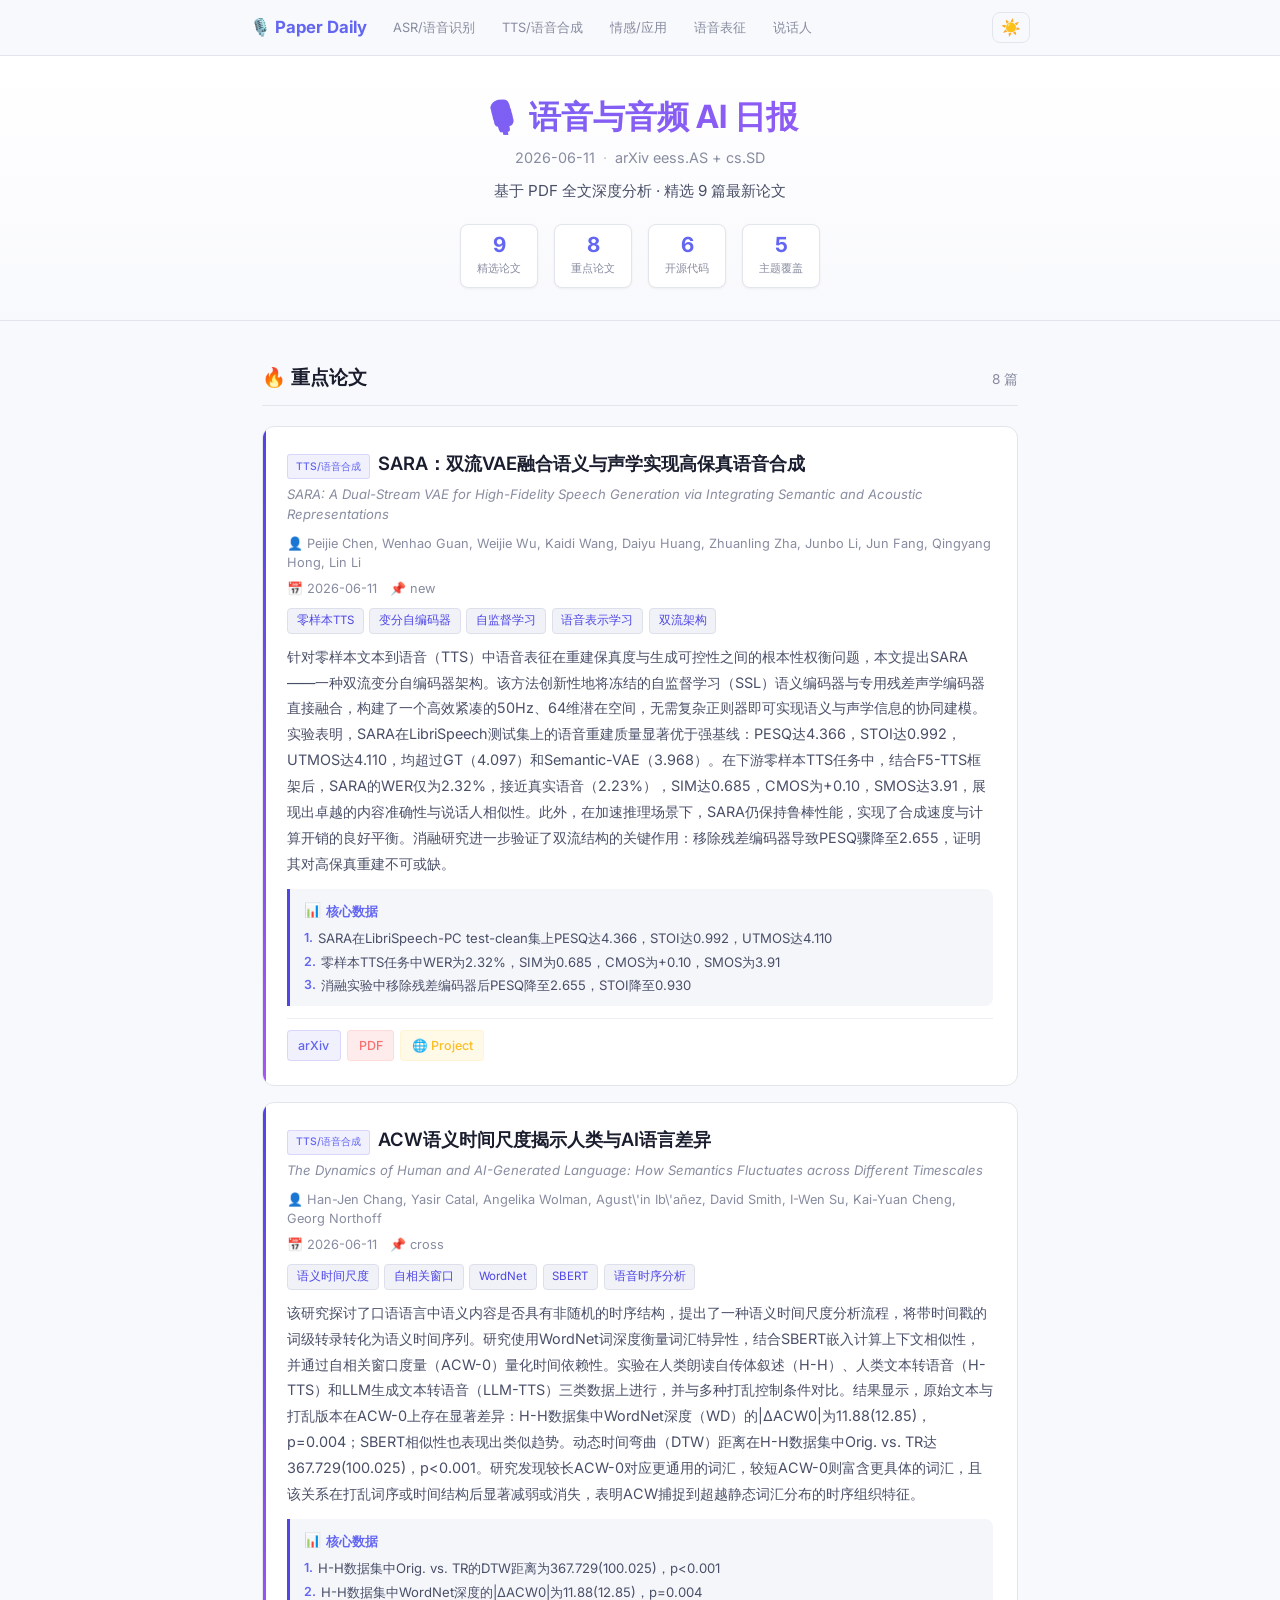
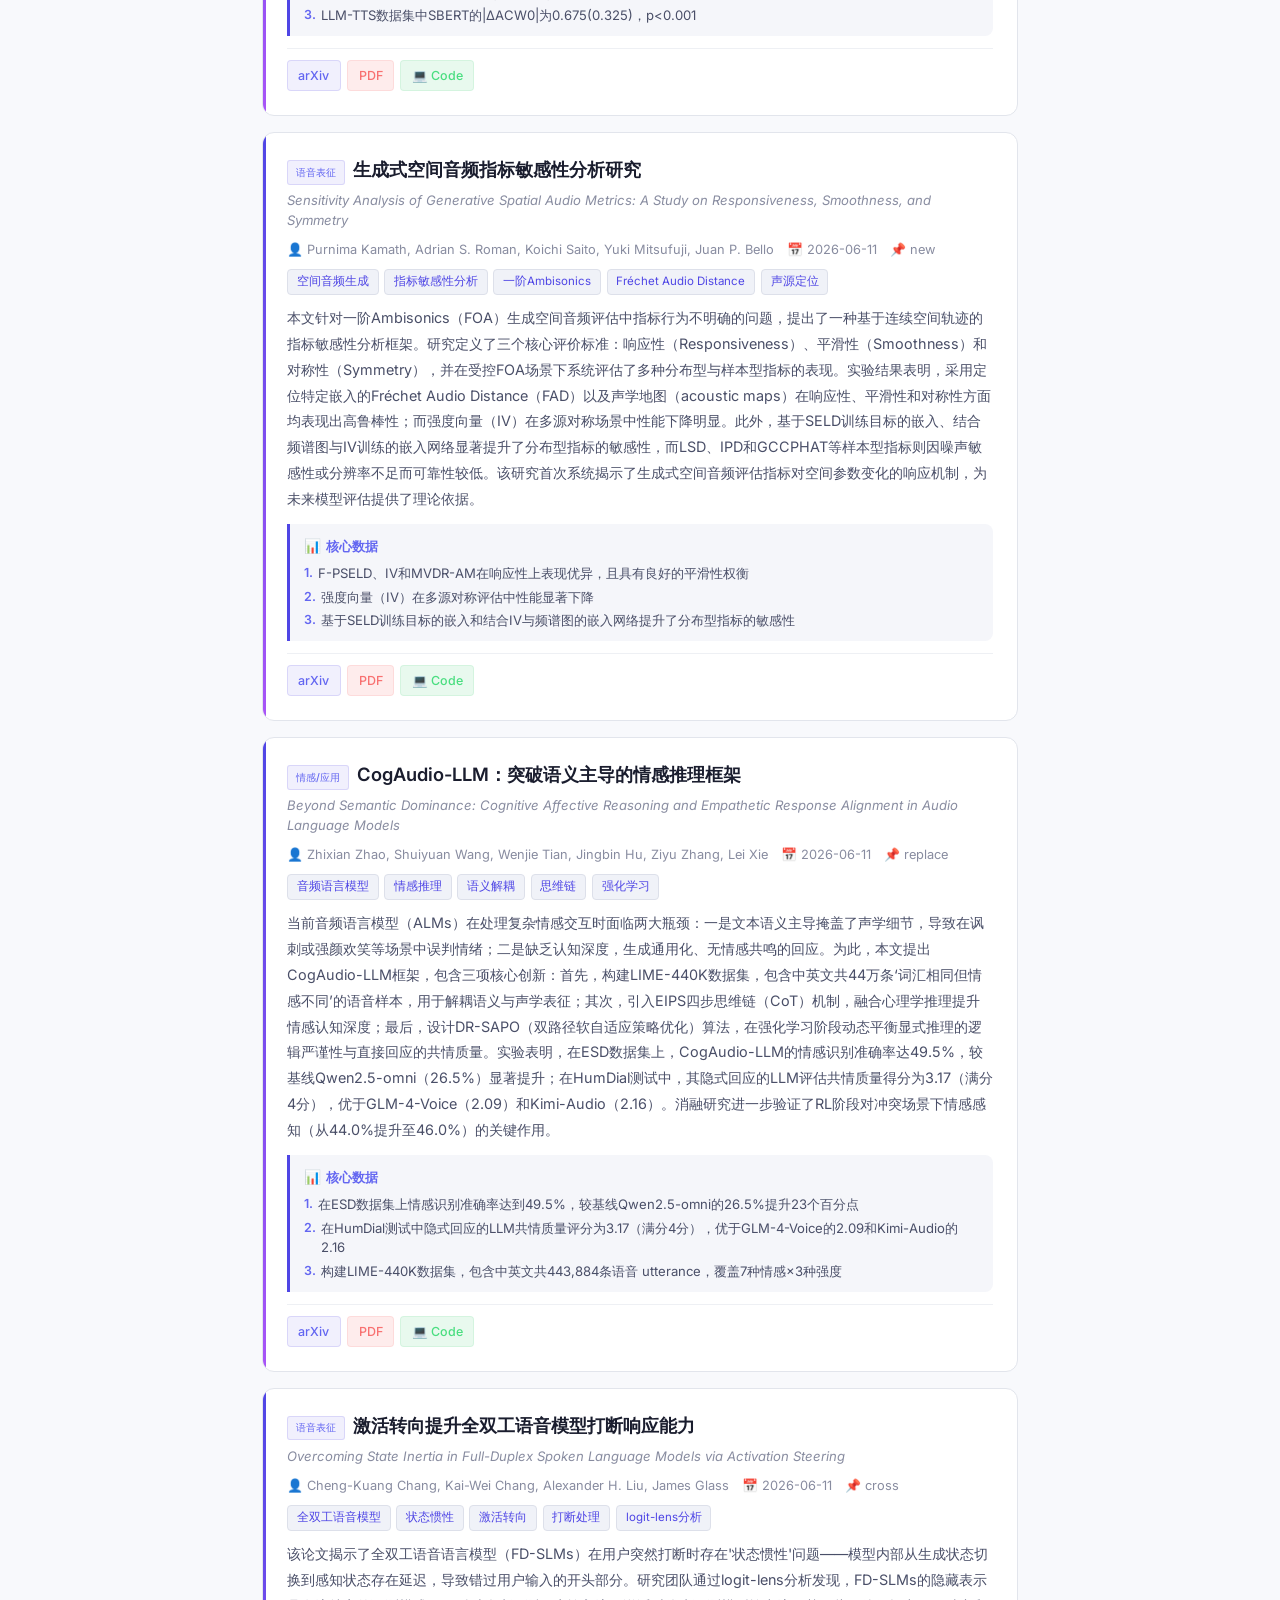
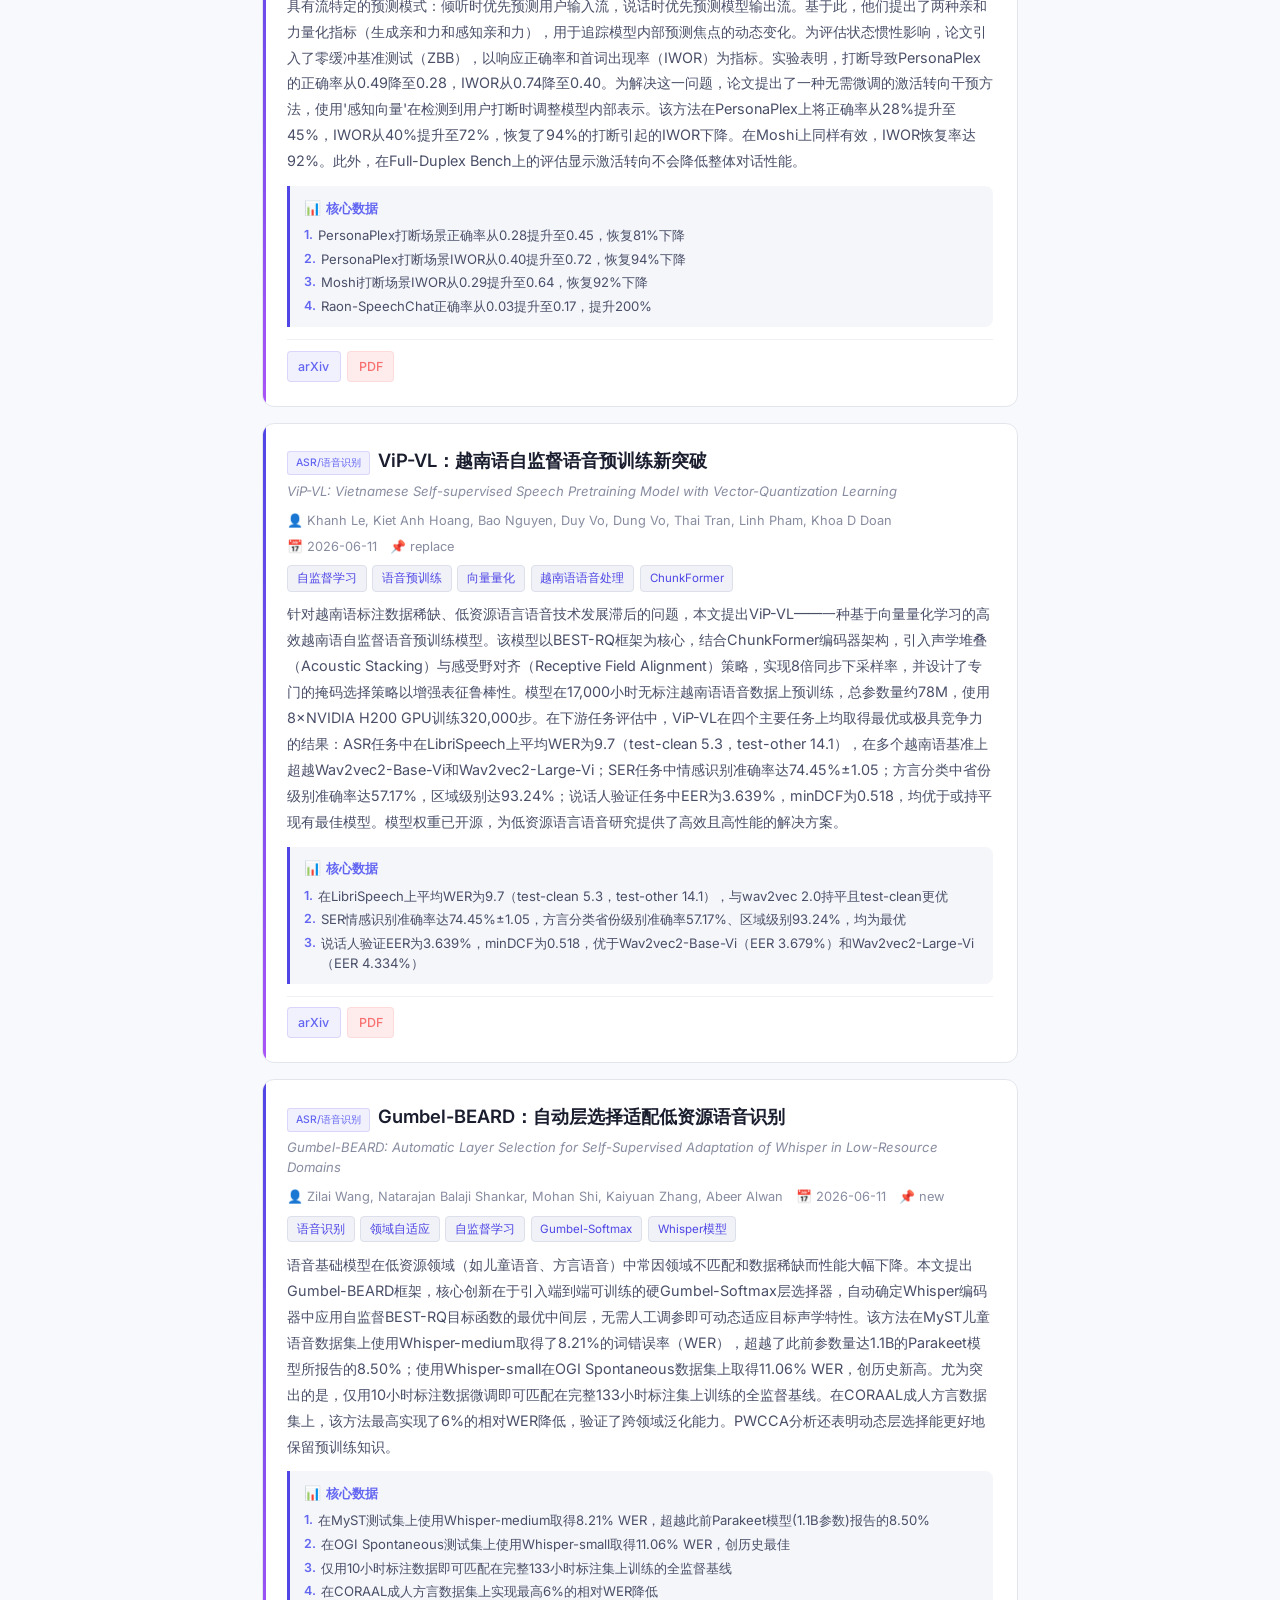
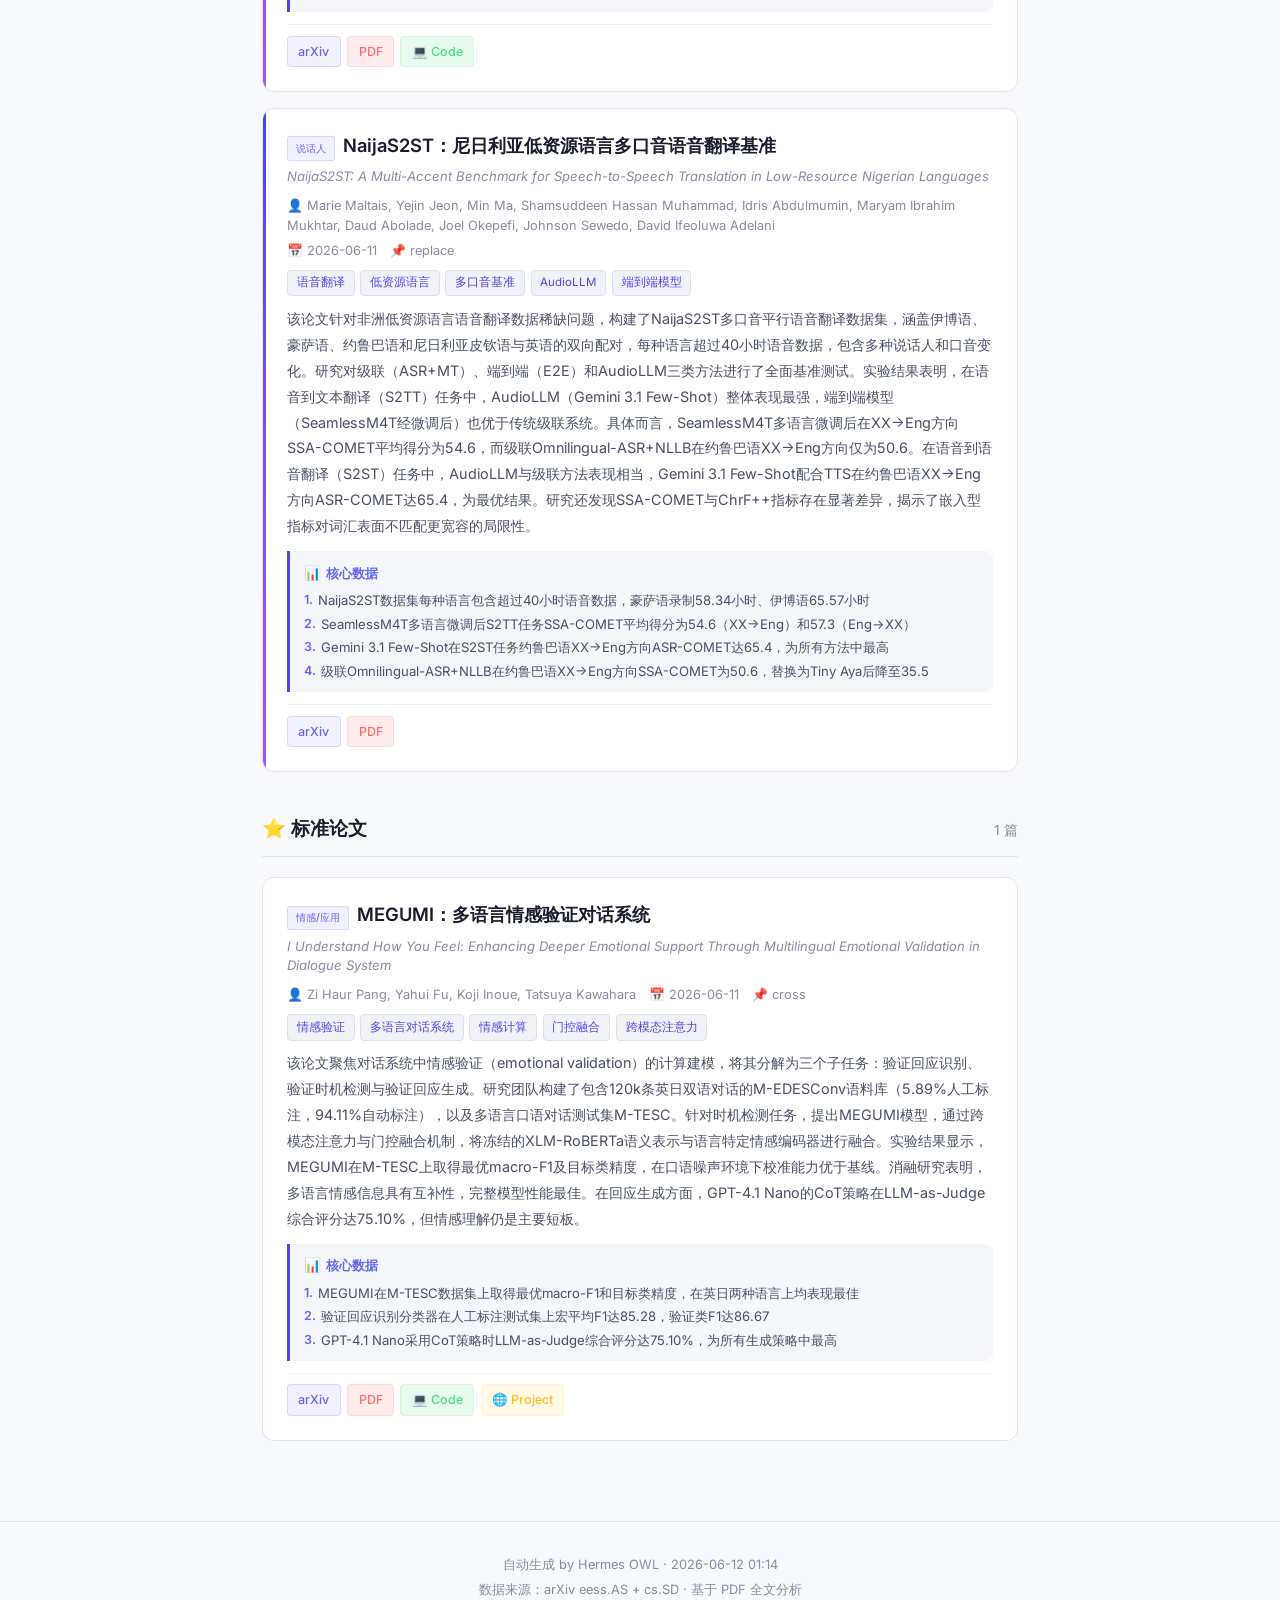
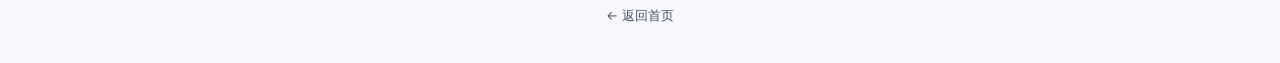
==== commit 5bd2fc92: "v2: responsive redesign - mobile-first CSS, interactive JS, depth-optimized HTML" ====
--- a/daily/2026-06-11/index.html
+++ b/daily/2026-06-11/index.html
@@ -1,213 +1,143 @@
-<!DOCTYPE html>
-<html lang="zh-CN">
-<head>
-  <meta charset="UTF-8">
-  <meta name="viewport" content="width=device-width, initial-scale=1.0">
-  <title>语音与音频 AI 日报 · 2026-06-11</title>
-  <link rel="stylesheet" href="../assets/css/style.css">
-  <style>
-    /* 增强样式 */
-    .key-results {
-      background: #1e1e2e;
-      border-left: 3px solid #6366f1;
-      padding: 0.75rem 1rem;
-      margin: 0.75rem 0;
-      border-radius: 0 8px 8px 0;
-    }
-    .key-results h4 {
-      font-size: 0.85rem;
-      color: #818cf8;
-      margin-bottom: 0.5rem;
-    }
-    .key-results ul {
-      list-style: none;
-      padding: 0;
-      margin: 0;
-    }
-    .key-results li {
-      font-size: 0.88rem;
-      color: #c0c0d0;
-      padding: 0.2rem 0;
-    }
-    .key-results li::before {
-      content: "▸ ";
-      color: #6366f1;
-    }
-    .paper-card .topic-badge {
-      display: inline-block;
-      font-size: 0.7rem;
-      color: #6366f1;
-      background: #1a1a2e;
-      padding: 0.15rem 0.5rem;
-      border-radius: 3px;
-      margin-left: 0.5rem;
-      vertical-align: middle;
-    }
-    .paper-card .affiliation {
-      font-size: 0.82rem;
-      color: #7a7a8a;
-      margin-left: 0.5rem;
-    }
-    .section-divider {
-      height: 1px;
-      background: linear-gradient(90deg, transparent, #2a2a3a, transparent);
-      margin: 2rem 0;
-    }
-    .stats-bar {
-      display: flex;
-      gap: 1.5rem;
-      justify-content: center;
-      flex-wrap: wrap;
-      margin-top: 1rem;
-    }
-    .stat-item {
-      text-align: center;
-    }
-    .stat-value {
-      font-size: 1.5rem;
-      font-weight: 700;
-      color: #818cf8;
-    }
-    .stat-label {
-      font-size: 0.75rem;
-      color: #6a6a7a;
-    }
-  </style>
-</head>
-<body>
-  <header class="header">
-    <h1>🎙️ 语音与音频 AI 日报</h1>
-    <p class="subtitle">2026-06-11 · 第6期</p>
-    <p class="date">基于 PDF 全文深度分析 · 来源：arXiv eess.AS + cs.SD</p>
-    <div class="stats-bar">
-      <div class="stat-item"><div class="stat-value">9</div><div class="stat-label">精选论文</div></div>
-      <div class="stat-item"><div class="stat-value">6</div><div class="stat-label">开源代码</div></div>
-      <div class="stat-item"><div class="stat-value">8/9</div><div class="stat-label">含量化数据</div></div>
-    </div>
-  </header>
-
-  <div class="container">
-    <section class="section">
-      <h2 class="section-title">🔥 重点论文</h2>
-      <div class="paper-card">
-        <div class="headline">SARA：双流VAE融合语义与声学实现高保真语音合成<span class="topic-badge">TTS/语音合成</span></div>
-        <div class="title">SARA: A Dual-Stream VAE for High-Fidelity Speech Generation via Integrating Semantic and Acoustic Representations</div>
-        <div class="meta">
-          <span>👤 Peijie Chen, Wenhao Guan, Weijie Wu, Kaidi Wang, Daiyu Huang, Zhuanling Zha, Jun...</span>
-          
-        </div>
-        <div class="tags"><span class="tag">零样本TTS</span><span class="tag">变分自编码器</span><span class="tag">自监督学习</span><span class="tag">语音表示学习</span><span class="tag">双流架构</span></div>
-        <div class="overview">针对零样本文本到语音（TTS）中语音表征在重建保真度与生成可控性之间的根本性权衡问题，本文提出SARA——一种双流变分自编码器架构。该方法创新性地将冻结的自监督学习（SSL）语义编码器与专用残差声学编码器直接融合，构建了一个高效紧凑的50Hz、64维潜在空间，无需复杂正则器即可实现语义与声学信息的协同建模。实验表明，SARA在LibriSpeech测试集上的语音重建质量显著优于强基线：PESQ达4.366，STOI达0.992，UTMOS达4.110，均超过GT（4.097）和Semantic-VAE（3.968）。在下游零样本TTS任务中，结合F5-TTS框架后，SARA的WER仅为2.32%，接近真实语音（2.23%），SIM达0.685，CMOS为+0.10，SMOS达3.91，展现出卓越的内容准确性与说话人相似性。此外，在加速推理场景下，SARA仍保持鲁棒性能，实现了合成速度与计算开销的良好平衡。消融研究进一步验证了双流结构的关键作用：移除残差编码器导致PESQ骤降至2.655，证明其对高保真重建不可或缺。</div>
-        <div class="key-results"><h4>📊 关键数据</h4><ul><li>SARA在LibriSpeech-PC test-clean集上PESQ达4.366，STOI达0.992，UTMOS达4.110</li><li>零样本TTS任务中WER为2.32%，SIM为0.685，CMOS为+0.10，SMOS为3.91</li><li>消融实验中移除残差编码器后PESQ降至2.655，STOI降至0.930</li></ul></div>
-        <div class="links"><a href="https://arxiv.org/abs/2606.11611" target="_blank">arXiv</a> · <a href="https://arxiv.org/pdf/2606.11611" target="_blank">PDF</a> · <a href=https://pppjchen.github.io/SARA." target="_blank">Project</a></div>
-      </div>
-      <div class="paper-card">
-        <div class="headline">ACW语义时间尺度揭示人类与AI语言差异<span class="topic-badge">TTS/语音合成</span></div>
-        <div class="title">The Dynamics of Human and AI-Generated Language: How Semantics Fluctuates across Different Timescales</div>
-        <div class="meta">
-          <span>👤 Han-Jen Chang, Yasir \c{C}atal, Angelika Wolman, Agust\'in Ib\'a\~nez, David Smi...</span>
-          
-        </div>
-        <div class="tags"><span class="tag">语义时间尺度</span><span class="tag">自相关窗口</span><span class="tag">WordNet</span><span class="tag">SBERT</span><span class="tag">语音时序分析</span></div>
-        <div class="overview">该研究探讨了口语语言中语义内容是否具有非随机的时序结构，提出了一种语义时间尺度分析流程，将带时间戳的词级转录转化为语义时间序列。研究使用WordNet词深度衡量词汇特异性，结合SBERT嵌入计算上下文相似性，并通过自相关窗口度量（ACW-0）量化时间依赖性。实验在人类朗读自传体叙述（H-H）、人类文本转语音（H-TTS）和LLM生成文本转语音（LLM-TTS）三类数据上进行，并与多种打乱控制条件对比。结果显示，原始文本与打乱版本在ACW-0上存在显著差异：H-H数据集中WordNet深度（WD）的|∆ACW0|为11.88(12.85)，p=0.004；SBERT相似性也表现出类似趋势。动态时间弯曲（DTW）距离在H-H数据集中Orig. vs. TR达367.729(100.025)，p&lt;0.001。研究发现较长ACW-0对应更通用的词汇，较短ACW-0则富含更具体的词汇，且该关系在打乱词序或时间结构后显著减弱或消失，表明ACW捕捉到超越静态词汇分布的时序组织特征。</div>
-        <div class="key-results"><h4>📊 关键数据</h4><ul><li>H-H数据集中Orig. vs. TR的DTW距离为367.729(100.025)，p&lt;0.001</li><li>H-H数据集中WordNet深度的|∆ACW0|为11.88(12.85)，p=0.004</li><li>LLM-TTS数据集中SBERT的|∆ACW0|为0.675(0.325)，p&lt;0.001</li></ul></div>
-        <div class="links"><a href="https://arxiv.org/abs/2606.11371" target="_blank">arXiv</a> · <a href="https://arxiv.org/pdf/2606.11371" target="_blank">PDF</a> · <a href="https://github.com/wannesm/dtaidistance" target="_blank">Code</a></div>
-      </div>
-      <div class="paper-card">
-        <div class="headline">生成式空间音频指标敏感性分析研究<span class="topic-badge">语音表征</span></div>
-        <div class="title">Sensitivity Analysis of Generative Spatial Audio Metrics: A Study on Responsiveness, Smoothness, and Symmetry</div>
-        <div class="meta">
-          <span>👤 Purnima Kamath, Adrian S. Roman, Koichi Saito, Yuki Mitsufuji, Juan P. Bello</span>
-          
-        </div>
-        <div class="tags"><span class="tag">空间音频生成</span><span class="tag">指标敏感性分析</span><span class="tag">一阶Ambisonics</span><span class="tag">Fréchet Audio Distance</span><span class="tag">声源定位</span></div>
-        <div class="overview">本文针对一阶Ambisonics（FOA）生成空间音频评估中指标行为不明确的问题，提出了一种基于连续空间轨迹的指标敏感性分析框架。研究定义了三个核心评价标准：响应性（Responsiveness）、平滑性（Smoothness）和对称性（Symmetry），并在受控FOA场景下系统评估了多种分布型与样本型指标的表现。实验结果表明，采用定位特定嵌入的Fréchet Audio Distance（FAD）以及声学地图（acoustic maps）在响应性、平滑性和对称性方面均表现出高鲁棒性；而强度向量（IV）在多源对称场景中性能下降明显。此外，基于SELD训练目标的嵌入、结合频谱图与IV训练的嵌入网络显著提升了分布型指标的敏感性，而LSD、IPD和GCCPHAT等样本型指标则因噪声敏感性或分辨率不足而可靠性较低。该研究首次系统揭示了生成式空间音频评估指标对空间参数变化的响应机制，为未来模型评估提供了理论依据。</div>
-        <div class="key-results"><h4>📊 关键数据</h4><ul><li>F-PSELD、IV和MVDR-AM在响应性上表现优异，且具有良好的平滑性权衡</li><li>强度向量（IV）在多源对称评估中性能显著下降</li><li>基于SELD训练目标的嵌入和结合IV与频谱图的嵌入网络提升了分布型指标的敏感性</li></ul></div>
-        <div class="links"><a href="https://arxiv.org/abs/2606.11581" target="_blank">arXiv</a> · <a href="https://arxiv.org/pdf/2606.11581" target="_blank">PDF</a> · <a href="https://github.com/pkamath2/sa_sensitivity" target="_blank">Code</a></div>
-      </div>
-      <div class="paper-card">
-        <div class="headline">CogAudio-LLM：突破语义主导的情感推理框架<span class="topic-badge">情感/应用</span></div>
-        <div class="title">Beyond Semantic Dominance: Cognitive Affective Reasoning and Empathetic Response Alignment in Audio Language Models</div>
-        <div class="meta">
-          <span>👤 Zhixian Zhao, Shuiyuan Wang, Wenjie Tian, Jingbin Hu, Ziyu Zhang, Lei Xie</span>
-          
-        </div>
-        <div class="tags"><span class="tag">音频语言模型</span><span class="tag">情感推理</span><span class="tag">语义解耦</span><span class="tag">思维链</span><span class="tag">强化学习</span></div>
-        <div class="overview">当前音频语言模型（ALMs）在处理复杂情感交互时面临两大瓶颈：一是文本语义主导掩盖了声学细节，导致在讽刺或强颜欢笑等场景中误判情绪；二是缺乏认知深度，生成通用化、无情感共鸣的回应。为此，本文提出CogAudio-LLM框架，包含三项核心创新：首先，构建LIME-440K数据集，包含中英文共44万条‘词汇相同但情感不同’的语音样本，用于解耦语义与声学表征；其次，引入EIPS四步思维链（CoT）机制，融合心理学推理提升情感认知深度；最后，设计DR-SAPO（双路径软自适应策略优化）算法，在强化学习阶段动态平衡显式推理的逻辑严谨性与直接回应的共情质量。实验表明，在ESD数据集上，CogAudio-LLM的情感识别准确率达49.5%，较基线Qwen2.5-omni（26.5%）显著提升；在HumDial测试中，其隐式回应的LLM评估共情质量得分为3.17（满分4分），优于GLM-4-Voice（2.09）和Kimi-Audio（2.16）。消融研究进一步验证了RL阶段对冲突场景下情感感知（从44.0%提升至46.0%）的关键作用。</div>
-        <div class="key-results"><h4>📊 关键数据</h4><ul><li>在ESD数据集上情感识别准确率达到49.5%，较基线Qwen2.5-omni的26.5%提升23个百分点</li><li>在HumDial测试中隐式回应的LLM共情质量评分为3.17（满分4分），优于GLM-4-Voice的2.09和Kimi-Audio的2.16</li><li>构建LIME-440K数据集，包含中英文共443,884条语音 utterance，覆盖7种情感×3种强度</li></ul></div>
-        <div class="links"><a href="https://arxiv.org/abs/2606.06940" target="_blank">arXiv</a> · <a href="https://arxiv.org/pdf/2606.06940" target="_blank">PDF</a> · <a href="https://github.com/zxzhao0/CogAudio-LLM" target="_blank">Code</a></div>
-      </div>
-      <div class="paper-card">
-        <div class="headline">激活转向提升全双工语音模型打断响应能力<span class="topic-badge">语音表征</span></div>
-        <div class="title">Overcoming State Inertia in Full-Duplex Spoken Language Models via Activation Steering</div>
-        <div class="meta">
-          <span>👤 Cheng-Kuang Chang, Kai-Wei Chang, Alexander H. Liu, James Glass</span>
-          
-        </div>
-        <div class="tags"><span class="tag">全双工语音模型</span><span class="tag">状态惯性</span><span class="tag">激活转向</span><span class="tag">打断处理</span><span class="tag">logit-lens分析</span></div>
-        <div class="overview">该论文揭示了全双工语音语言模型（FD-SLMs）在用户突然打断时存在'状态惯性'问题——模型内部从生成状态切换到感知状态存在延迟，导致错过用户输入的开头部分。研究团队通过logit-lens分析发现，FD-SLMs的隐藏表示具有流特定的预测模式：倾听时优先预测用户输入流，说话时优先预测模型输出流。基于此，他们提出了两种亲和力量化指标（生成亲和力和感知亲和力），用于追踪模型内部预测焦点的动态变化。为评估状态惯性影响，论文引入了零缓冲基准测试（ZBB），以响应正确率和首词出现率（IWOR）为指标。实验表明，打断导致PersonaPlex的正确率从0.49降至0.28，IWOR从0.74降至0.40。为解决这一问题，论文提出了一种无需微调的激活转向干预方法，使用'感知向量'在检测到用户打断时调整模型内部表示。该方法在PersonaPlex上将正确率从28%提升至45%，IWOR从40%提升至72%，恢复了94%的打断引起的IWOR下降。在Moshi上同样有效，IWOR恢复率达92%。此外，在Full-Duplex Bench上的评估显示激活转向不会降低整体对话性能。</div>
-        <div class="key-results"><h4>📊 关键数据</h4><ul><li>PersonaPlex打断场景正确率从0.28提升至0.45，恢复81%下降</li><li>PersonaPlex打断场景IWOR从0.40提升至0.72，恢复94%下降</li><li>Moshi打断场景IWOR从0.29提升至0.64，恢复92%下降</li><li>Raon-SpeechChat正确率从0.03提升至0.17，提升200%</li></ul></div>
-        <div class="links"><a href="https://arxiv.org/abs/2606.11386" target="_blank">arXiv</a> · <a href="https://arxiv.org/pdf/2606.11386" target="_blank">PDF</a></div>
-      </div>
-      <div class="paper-card">
-        <div class="headline">ViP-VL：越南语自监督语音预训练新突破<span class="topic-badge">ASR/语音识别</span></div>
-        <div class="title">ViP-VL: Vietnamese Self-supervised Speech Pretraining Model with Vector-Quantization Learning</div>
-        <div class="meta">
-          <span>👤 Khanh Le, Kiet Anh Hoang, Bao Nguyen, Duy Vo, Dung Vo, Thai Tran, Linh Pham, Kho...</span>
-          
-        </div>
-        <div class="tags"><span class="tag">自监督学习</span><span class="tag">语音预训练</span><span class="tag">向量量化</span><span class="tag">越南语语音处理</span><span class="tag">ChunkFormer</span></div>
-        <div class="overview">针对越南语标注数据稀缺、低资源语言语音技术发展滞后的问题，本文提出ViP-VL——一种基于向量量化学习的高效越南语自监督语音预训练模型。该模型以BEST-RQ框架为核心，结合ChunkFormer编码器架构，引入声学堆叠（Acoustic Stacking）与感受野对齐（Receptive Field Alignment）策略，实现8倍同步下采样率，并设计了专门的掩码选择策略以增强表征鲁棒性。模型在17,000小时无标注越南语语音数据上预训练，总参数量约78M，使用8×NVIDIA H200 GPU训练320,000步。在下游任务评估中，ViP-VL在四个主要任务上均取得最优或极具竞争力的结果：ASR任务中在LibriSpeech上平均WER为9.7（test-clean 5.3，test-other 14.1），在多个越南语基准上超越Wav2vec2-Base-Vi和Wav2vec2-Large-Vi；SER任务中情感识别准确率达74.45%±1.05；方言分类中省份级别准确率达57.17%，区域级别达93.24%；说话人验证任务中EER为3.639%，minDCF为0.518，均优于或持平现有最佳模型。模型权重已开源，为低资源语言语音研究提供了高效且高性能的解决方案。</div>
-        <div class="key-results"><h4>📊 关键数据</h4><ul><li>在LibriSpeech上平均WER为9.7（test-clean 5.3，test-other 14.1），与wav2vec 2.0持平且test-clean更优</li><li>SER情感识别准确率达74.45%±1.05，方言分类省份级别准确率57.17%、区域级别93.24%，均为最优</li><li>说话人验证EER为3.639%，minDCF为0.518，优于Wav2vec2-Base-Vi（EER 3.679%）和Wav2vec2-Large-Vi（EER 4.334%）</li></ul></div>
-        <div class="links"><a href="https://arxiv.org/abs/2606.10360" target="_blank">arXiv</a> · <a href="https://arxiv.org/pdf/2606.10360" target="_blank">PDF</a></div>
-      </div>
-      <div class="paper-card">
-        <div class="headline">Gumbel-BEARD：自动层选择适配低资源语音识别<span class="topic-badge">ASR/语音识别</span></div>
-        <div class="title">Gumbel-BEARD: Automatic Layer Selection for Self-Supervised Adaptation of Whisper in Low-Resource Domains</div>
-        <div class="meta">
-          <span>👤 Zilai Wang, Natarajan Balaji Shankar, Mohan Shi, Kaiyuan Zhang, Abeer Alwan</span>
-          
-        </div>
-        <div class="tags"><span class="tag">语音识别</span><span class="tag">领域自适应</span><span class="tag">自监督学习</span><span class="tag">Gumbel-Softmax</span><span class="tag">Whisper模型</span></div>
-        <div class="overview">语音基础模型在低资源领域（如儿童语音、方言语音）中常因领域不匹配和数据稀缺而性能大幅下降。本文提出Gumbel-BEARD框架，核心创新在于引入端到端可训练的硬Gumbel-Softmax层选择器，自动确定Whisper编码器中应用自监督BEST-RQ目标函数的最优中间层，无需人工调参即可动态适应目标声学特性。该方法在MyST儿童语音数据集上使用Whisper-medium取得了8.21%的词错误率（WER），超越了此前参数量达1.1B的Parakeet模型所报告的8.50%；使用Whisper-small在OGI Spontaneous数据集上取得11.06% WER，创历史新高。尤为突出的是，仅用10小时标注数据微调即可匹配在完整133小时标注集上训练的全监督基线。在CORAAL成人方言数据集上，该方法最高实现了6%的相对WER降低，验证了跨领域泛化能力。PWCCA分析还表明动态层选择能更好地保留预训练知识。</div>
-        <div class="key-results"><h4>📊 关键数据</h4><ul><li>在MyST测试集上使用Whisper-medium取得8.21% WER，超越此前Parakeet模型(1.1B参数)报告的8.50%</li><li>在OGI Spontaneous测试集上使用Whisper-small取得11.06% WER，创历史最佳</li><li>仅用10小时标注数据即可匹配在完整133小时标注集上训练的全监督基线</li><li>在CORAAL成人方言数据集上实现最高6%的相对WER降低</li></ul></div>
-        <div class="links"><a href="https://arxiv.org/abs/2606.11429" target="_blank">arXiv</a> · <a href="https://arxiv.org/pdf/2606.11429" target="_blank">PDF</a> · <a href="https://github.com/Zilai-WANG/Gumbel_Beard" target="_blank">Code</a></div>
-      </div>
-      <div class="paper-card">
-        <div class="headline">NaijaS2ST：尼日利亚低资源语言多口音语音翻译基准<span class="topic-badge">说话人</span></div>
-        <div class="title">NaijaS2ST: A Multi-Accent Benchmark for Speech-to-Speech Translation in Low-Resource Nigerian Languages</div>
-        <div class="meta">
-          <span>👤 Marie Maltais, Yejin Jeon, Min Ma, Shamsuddeen Hassan Muhammad, Idris Abdulmumin...</span>
-          
-        </div>
-        <div class="tags"><span class="tag">语音翻译</span><span class="tag">低资源语言</span><span class="tag">多口音基准</span><span class="tag">AudioLLM</span><span class="tag">端到端模型</span></div>
-        <div class="overview">该论文针对非洲低资源语言语音翻译数据稀缺问题，构建了NaijaS2ST多口音平行语音翻译数据集，涵盖伊博语、豪萨语、约鲁巴语和尼日利亚皮钦语与英语的双向配对，每种语言超过40小时语音数据，包含多种说话人和口音变化。研究对级联（ASR+MT）、端到端（E2E）和AudioLLM三类方法进行了全面基准测试。实验结果表明，在语音到文本翻译（S2TT）任务中，AudioLLM（Gemini 3.1 Few-Shot）整体表现最强，端到端模型（SeamlessM4T经微调后）也优于传统级联系统。具体而言，SeamlessM4T多语言微调后在XX→Eng方向SSA-COMET平均得分为54.6，而级联Omnilingual-ASR+NLLB在约鲁巴语XX→Eng方向仅为50.6。在语音到语音翻译（S2ST）任务中，AudioLLM与级联方法表现相当，Gemini 3.1 Few-Shot配合TTS在约鲁巴语XX→Eng方向ASR-COMET达65.4，为最优结果。研究还发现SSA-COMET与ChrF++指标存在显著差异，揭示了嵌入型指标对词汇表面不匹配更宽容的局限性。</div>
-        <div class="key-results"><h4>📊 关键数据</h4><ul><li>NaijaS2ST数据集每种语言包含超过40小时语音数据，豪萨语录制58.34小时、伊博语65.57小时</li><li>SeamlessM4T多语言微调后S2TT任务SSA-COMET平均得分为54.6（XX→Eng）和57.3（Eng→XX）</li><li>Gemini 3.1 Few-Shot在S2ST任务约鲁巴语XX→Eng方向ASR-COMET达65.4，为所有方法中最高</li><li>级联Omnilingual-ASR+NLLB在约鲁巴语XX→Eng方向SSA-COMET为50.6，替换为Tiny Aya后降至35.5</li></ul></div>
-        <div class="links"><a href="https://arxiv.org/abs/2604.16287" target="_blank">arXiv</a> · <a href="https://arxiv.org/pdf/2604.16287" target="_blank">PDF</a></div>
-      </div>
-    </section>
-    <div class="section-divider"></div>
-    <section class="section">
-      <h2 class="section-title">⭐ 标准论文</h2>
-      <div class="paper-card">
-        <div class="headline">MEGUMI：多语言情感验证对话系统<span class="topic-badge">情感/应用</span></div>
-        <div class="title">I Understand How You Feel: Enhancing Deeper Emotional Support Through Multilingual Emotional Validation in Dialogue System</div>
-        <div class="meta">
-          <span>👤 Zi Haur Pang, Yahui Fu, Koji Inoue, Tatsuya Kawahara</span>
-          
-        </div>
-        <div class="tags"><span class="tag">情感验证</span><span class="tag">多语言对话系统</span><span class="tag">情感计算</span><span class="tag">门控融合</span><span class="tag">跨模态注意力</span></div>
-        <div class="overview">该论文聚焦对话系统中情感验证（emotional validation）的计算建模，将其分解为三个子任务：验证回应识别、验证时机检测与验证回应生成。研究团队构建了包含120k条英日双语对话的M-EDESConv语料库（5.89%人工标注，94.11%自动标注），以及多语言口语对话测试集M-TESC。针对时机检测任务，提出MEGUMI模型，通过跨模态注意力与门控融合机制，将冻结的XLM-RoBERTa语义表示与语言特定情感编码器进行融合。实验结果显示，MEGUMI在M-TESC上取得最优macro-F1及目标类精度，在口语噪声环境下校准能力优于基线。消融研究表明，多语言情感信息具有互补性，完整模型性能最佳。在回应生成方面，GPT-4.1 Nano的CoT策略在LLM-as-Judge综合评分达75.10%，但情感理解仍是主要短板。</div>
-        <div class="key-results"><h4>📊 关键数据</h4><ul><li>MEGUMI在M-TESC数据集上取得最优macro-F1和目标类精度，在英日两种语言上均表现最佳</li><li>验证回应识别分类器在人工标注测试集上宏平均F1达85.28，验证类F1达86.67</li><li>GPT-4.1 Nano采用CoT策略时LLM-as-Judge综合评分达75.10%，为所有生成策略中最高</li></ul></div>
-        <div class="links"><a href="https://arxiv.org/abs/2606.11875" target="_blank">arXiv</a> · <a href="https://arxiv.org/pdf/2606.11875" target="_blank">PDF</a> · <a href="https://github.com/zihaurpang" target="_blank">Code</a> · <a href=https://taku910.github.io/mecab" target="_blank">Project</a></div>
-      </div>
-    </section>
-    <div class="section-divider"></div>
-    <footer class="footer">
-      <p>自动生成 by Hermes OWL · 数据来源：arXiv eess.AS + cs.SD</p>
-      <p>基于 PDF 全文分析，非仅摘要 · 每天更新</p>
-      <p><a href="../index.html">← 返回首页</a></p>
-    </footer>
-  </div>
-</body>
+<!DOCTYPE html>
+<html lang="zh-CN">
+<head>
+  <meta charset="UTF-8">
+  <meta name="viewport" content="width=device-width, initial-scale=1.0, maximum-scale=5.0">
+  <meta name="theme-color" content="#0a0a12">
+  <title>语音与音频 AI 日报 · 2026-06-11</title>
+  <link rel="preconnect" href="https://fonts.googleapis.com">
+  <link rel="preconnect" href="https://fonts.gstatic.com" crossorigin>
+  <link href="https://fonts.googleapis.com/css2?family=Inter:wght@400;500;600;700&family=JetBrains+Mono:wght@400;500&display=swap" rel="stylesheet">
+  <link rel="stylesheet" href="../../assets/css/style.css">
+</head>
+<body data-theme="dark">
+<nav class="topnav" id="topnav">
+  <div class="topnav-inner">
+    <a href="../../index.html" class="topnav-brand">🎙️ Paper Daily</a>
+    <div class="topnav-links"><a href="#topic-ASR-语音识别" class="topnav-link">ASR/语音识别</a> <a href="#topic-TTS-语音合成" class="topnav-link">TTS/语音合成</a> <a href="#topic-情感-应用" class="topnav-link">情感/应用</a> <a href="#topic-语音表征" class="topnav-link">语音表征</a> <a href="#topic-说话人" class="topnav-link">说话人</a></div>
+    <button class="theme-toggle" id="themeToggle" aria-label="切换主题">🌙</button>
+  </div>
+</nav>
+<header class="hero">
+  <div class="hero-content">
+    <h1 class="hero-title">🎙️ 语音与音频 AI 日报</h1>
+    <div class="hero-meta">
+      <span class="hero-date">2026-06-11</span>
+      <span class="hero-dot">·</span>
+      <span class="hero-source">arXiv eess.AS + cs.SD</span>
+    </div>
+    <p class="hero-desc">基于 PDF 全文深度分析 · 精选 9 篇最新论文</p>
+    <div class="stats-row">
+      <div class="stat-box"><span class="stat-num">9</span><span class="stat-lbl">精选论文</span></div>
+      <div class="stat-box"><span class="stat-num">8</span><span class="stat-lbl">重点论文</span></div>
+      <div class="stat-box"><span class="stat-num">6</span><span class="stat-lbl">开源代码</span></div>
+      <div class="stat-box"><span class="stat-num">5</span><span class="stat-lbl">主题覆盖</span></div>
+    </div>
+  </div>
+</header>
+<main class="main-content">
+  <section class="section" id="topic-重点论文">
+    <div class="section-header">
+      <h2 class="section-title">🔥 重点论文</h2>
+      <span class="section-count">8 篇</span>
+    </div>
+    <article class="paper-card tier-hot" id="2606.11611">
+      <div class="paper-headline"><span class="topic-badge">TTS/语音合成</span><h3 class="headline-text">SARA：双流VAE融合语义与声学实现高保真语音合成</h3></div>
+      <div class="paper-title-en">SARA: A Dual-Stream VAE for High-Fidelity Speech Generation via Integrating Semantic and Acoustic Representations</div>
+      <div class="paper-meta"><span class="meta-author">👤 Peijie Chen, Wenhao Guan, Weijie Wu, Kaidi Wang, Daiyu Huang, Zhuanling Zha, Junbo Li, Jun Fang, Qingyang Hong, Lin Li</span><span class="meta-date">📅 2026-06-11</span><span class="meta-venue">📌 new</span></div>
+      <div class="tags-row"><span class="tag">零样本TTS</span><span class="tag">变分自编码器</span><span class="tag">自监督学习</span><span class="tag">语音表示学习</span><span class="tag">双流架构</span></div>
+      <div class="paper-overview"><p>针对零样本文本到语音（TTS）中语音表征在重建保真度与生成可控性之间的根本性权衡问题，本文提出SARA——一种双流变分自编码器架构。该方法创新性地将冻结的自监督学习（SSL）语义编码器与专用残差声学编码器直接融合，构建了一个高效紧凑的50Hz、64维潜在空间，无需复杂正则器即可实现语义与声学信息的协同建模。实验表明，SARA在LibriSpeech测试集上的语音重建质量显著优于强基线：PESQ达4.366，STOI达0.992，UTMOS达4.110，均超过GT（4.097）和Semantic-VAE（3.968）。在下游零样本TTS任务中，结合F5-TTS框架后，SARA的WER仅为2.32%，接近真实语音（2.23%），SIM达0.685，CMOS为+0.10，SMOS达3.91，展现出卓越的内容准确性与说话人相似性。此外，在加速推理场景下，SARA仍保持鲁棒性能，实现了合成速度与计算开销的良好平衡。消融研究进一步验证了双流结构的关键作用：移除残差编码器导致PESQ骤降至2.655，证明其对高保真重建不可或缺。</p></div>
+      <div class="key-results">  <div class="kr-header"><span class="kr-icon">📊</span><span class="kr-title">核心数据</span></div>  <ul class="kr-list"><li><span class="kr-num">1.</span> SARA在LibriSpeech-PC test-clean集上PESQ达4.366，STOI达0.992，UTMOS达4.110</li><li><span class="kr-num">2.</span> 零样本TTS任务中WER为2.32%，SIM为0.685，CMOS为+0.10，SMOS为3.91</li><li><span class="kr-num">3.</span> 消融实验中移除残差编码器后PESQ降至2.655，STOI降至0.930</li></ul></div>
+      <div class="paper-links"><a href="https://arxiv.org/abs/2606.11611" target="_blank" rel="noopener" class="link-btn link-arxiv">arXiv</a><a href="https://arxiv.org/pdf/2606.11611" target="_blank" rel="noopener" class="link-btn link-pdf">PDF</a><a href="https://pppjchen.github.io/SARA." target="_blank" rel="noopener" class="link-btn link-project">🌐 Project</a></div>
+    </article>
+    <article class="paper-card tier-hot" id="2606.11371">
+      <div class="paper-headline"><span class="topic-badge">TTS/语音合成</span><h3 class="headline-text">ACW语义时间尺度揭示人类与AI语言差异</h3></div>
+      <div class="paper-title-en">The Dynamics of Human and AI-Generated Language: How Semantics Fluctuates across Different Timescales</div>
+      <div class="paper-meta"><span class="meta-author">👤 Han-Jen Chang, Yasir Catal, Angelika Wolman, Agust\&#x27;in Ib\&#x27;añez, David Smith, I-Wen Su, Kai-Yuan Cheng, Georg Northoff</span><span class="meta-date">📅 2026-06-11</span><span class="meta-venue">📌 cross</span></div>
+      <div class="tags-row"><span class="tag">语义时间尺度</span><span class="tag">自相关窗口</span><span class="tag">WordNet</span><span class="tag">SBERT</span><span class="tag">语音时序分析</span></div>
+      <div class="paper-overview"><p>该研究探讨了口语语言中语义内容是否具有非随机的时序结构，提出了一种语义时间尺度分析流程，将带时间戳的词级转录转化为语义时间序列。研究使用WordNet词深度衡量词汇特异性，结合SBERT嵌入计算上下文相似性，并通过自相关窗口度量（ACW-0）量化时间依赖性。实验在人类朗读自传体叙述（H-H）、人类文本转语音（H-TTS）和LLM生成文本转语音（LLM-TTS）三类数据上进行，并与多种打乱控制条件对比。结果显示，原始文本与打乱版本在ACW-0上存在显著差异：H-H数据集中WordNet深度（WD）的|∆ACW0|为11.88(12.85)，p=0.004；SBERT相似性也表现出类似趋势。动态时间弯曲（DTW）距离在H-H数据集中Orig. vs. TR达367.729(100.025)，p&lt;0.001。研究发现较长ACW-0对应更通用的词汇，较短ACW-0则富含更具体的词汇，且该关系在打乱词序或时间结构后显著减弱或消失，表明ACW捕捉到超越静态词汇分布的时序组织特征。</p></div>
+      <div class="key-results">  <div class="kr-header"><span class="kr-icon">📊</span><span class="kr-title">核心数据</span></div>  <ul class="kr-list"><li><span class="kr-num">1.</span> H-H数据集中Orig. vs. TR的DTW距离为367.729(100.025)，p&lt;0.001</li><li><span class="kr-num">2.</span> H-H数据集中WordNet深度的|∆ACW0|为11.88(12.85)，p=0.004</li><li><span class="kr-num">3.</span> LLM-TTS数据集中SBERT的|∆ACW0|为0.675(0.325)，p&lt;0.001</li></ul></div>
+      <div class="paper-links"><a href="https://arxiv.org/abs/2606.11371" target="_blank" rel="noopener" class="link-btn link-arxiv">arXiv</a><a href="https://arxiv.org/pdf/2606.11371" target="_blank" rel="noopener" class="link-btn link-pdf">PDF</a><a href="https://github.com/wannesm/dtaidistance" target="_blank" rel="noopener" class="link-btn link-code">💻 Code</a></div>
+    </article>
+    <article class="paper-card tier-hot" id="2606.11581">
+      <div class="paper-headline"><span class="topic-badge">语音表征</span><h3 class="headline-text">生成式空间音频指标敏感性分析研究</h3></div>
+      <div class="paper-title-en">Sensitivity Analysis of Generative Spatial Audio Metrics: A Study on Responsiveness, Smoothness, and Symmetry</div>
+      <div class="paper-meta"><span class="meta-author">👤 Purnima Kamath, Adrian S. Roman, Koichi Saito, Yuki Mitsufuji, Juan P. Bello</span><span class="meta-date">📅 2026-06-11</span><span class="meta-venue">📌 new</span></div>
+      <div class="tags-row"><span class="tag">空间音频生成</span><span class="tag">指标敏感性分析</span><span class="tag">一阶Ambisonics</span><span class="tag">Fréchet Audio Distance</span><span class="tag">声源定位</span></div>
+      <div class="paper-overview"><p>本文针对一阶Ambisonics（FOA）生成空间音频评估中指标行为不明确的问题，提出了一种基于连续空间轨迹的指标敏感性分析框架。研究定义了三个核心评价标准：响应性（Responsiveness）、平滑性（Smoothness）和对称性（Symmetry），并在受控FOA场景下系统评估了多种分布型与样本型指标的表现。实验结果表明，采用定位特定嵌入的Fréchet Audio Distance（FAD）以及声学地图（acoustic maps）在响应性、平滑性和对称性方面均表现出高鲁棒性；而强度向量（IV）在多源对称场景中性能下降明显。此外，基于SELD训练目标的嵌入、结合频谱图与IV训练的嵌入网络显著提升了分布型指标的敏感性，而LSD、IPD和GCCPHAT等样本型指标则因噪声敏感性或分辨率不足而可靠性较低。该研究首次系统揭示了生成式空间音频评估指标对空间参数变化的响应机制，为未来模型评估提供了理论依据。</p></div>
+      <div class="key-results">  <div class="kr-header"><span class="kr-icon">📊</span><span class="kr-title">核心数据</span></div>  <ul class="kr-list"><li><span class="kr-num">1.</span> F-PSELD、IV和MVDR-AM在响应性上表现优异，且具有良好的平滑性权衡</li><li><span class="kr-num">2.</span> 强度向量（IV）在多源对称评估中性能显著下降</li><li><span class="kr-num">3.</span> 基于SELD训练目标的嵌入和结合IV与频谱图的嵌入网络提升了分布型指标的敏感性</li></ul></div>
+      <div class="paper-links"><a href="https://arxiv.org/abs/2606.11581" target="_blank" rel="noopener" class="link-btn link-arxiv">arXiv</a><a href="https://arxiv.org/pdf/2606.11581" target="_blank" rel="noopener" class="link-btn link-pdf">PDF</a><a href="https://github.com/pkamath2/sa_sensitivity" target="_blank" rel="noopener" class="link-btn link-code">💻 Code</a></div>
+    </article>
+    <article class="paper-card tier-hot" id="2606.06940">
+      <div class="paper-headline"><span class="topic-badge">情感/应用</span><h3 class="headline-text">CogAudio-LLM：突破语义主导的情感推理框架</h3></div>
+      <div class="paper-title-en">Beyond Semantic Dominance: Cognitive Affective Reasoning and Empathetic Response Alignment in Audio Language Models</div>
+      <div class="paper-meta"><span class="meta-author">👤 Zhixian Zhao, Shuiyuan Wang, Wenjie Tian, Jingbin Hu, Ziyu Zhang, Lei Xie</span><span class="meta-date">📅 2026-06-11</span><span class="meta-venue">📌 replace</span></div>
+      <div class="tags-row"><span class="tag">音频语言模型</span><span class="tag">情感推理</span><span class="tag">语义解耦</span><span class="tag">思维链</span><span class="tag">强化学习</span></div>
+      <div class="paper-overview"><p>当前音频语言模型（ALMs）在处理复杂情感交互时面临两大瓶颈：一是文本语义主导掩盖了声学细节，导致在讽刺或强颜欢笑等场景中误判情绪；二是缺乏认知深度，生成通用化、无情感共鸣的回应。为此，本文提出CogAudio-LLM框架，包含三项核心创新：首先，构建LIME-440K数据集，包含中英文共44万条‘词汇相同但情感不同’的语音样本，用于解耦语义与声学表征；其次，引入EIPS四步思维链（CoT）机制，融合心理学推理提升情感认知深度；最后，设计DR-SAPO（双路径软自适应策略优化）算法，在强化学习阶段动态平衡显式推理的逻辑严谨性与直接回应的共情质量。实验表明，在ESD数据集上，CogAudio-LLM的情感识别准确率达49.5%，较基线Qwen2.5-omni（26.5%）显著提升；在HumDial测试中，其隐式回应的LLM评估共情质量得分为3.17（满分4分），优于GLM-4-Voice（2.09）和Kimi-Audio（2.16）。消融研究进一步验证了RL阶段对冲突场景下情感感知（从44.0%提升至46.0%）的关键作用。</p></div>
+      <div class="key-results">  <div class="kr-header"><span class="kr-icon">📊</span><span class="kr-title">核心数据</span></div>  <ul class="kr-list"><li><span class="kr-num">1.</span> 在ESD数据集上情感识别准确率达到49.5%，较基线Qwen2.5-omni的26.5%提升23个百分点</li><li><span class="kr-num">2.</span> 在HumDial测试中隐式回应的LLM共情质量评分为3.17（满分4分），优于GLM-4-Voice的2.09和Kimi-Audio的2.16</li><li><span class="kr-num">3.</span> 构建LIME-440K数据集，包含中英文共443,884条语音 utterance，覆盖7种情感×3种强度</li></ul></div>
+      <div class="paper-links"><a href="https://arxiv.org/abs/2606.06940" target="_blank" rel="noopener" class="link-btn link-arxiv">arXiv</a><a href="https://arxiv.org/pdf/2606.06940" target="_blank" rel="noopener" class="link-btn link-pdf">PDF</a><a href="https://github.com/zxzhao0/CogAudio-LLM" target="_blank" rel="noopener" class="link-btn link-code">💻 Code</a></div>
+    </article>
+    <article class="paper-card tier-hot" id="2606.11386">
+      <div class="paper-headline"><span class="topic-badge">语音表征</span><h3 class="headline-text">激活转向提升全双工语音模型打断响应能力</h3></div>
+      <div class="paper-title-en">Overcoming State Inertia in Full-Duplex Spoken Language Models via Activation Steering</div>
+      <div class="paper-meta"><span class="meta-author">👤 Cheng-Kuang Chang, Kai-Wei Chang, Alexander H. Liu, James Glass</span><span class="meta-date">📅 2026-06-11</span><span class="meta-venue">📌 cross</span></div>
+      <div class="tags-row"><span class="tag">全双工语音模型</span><span class="tag">状态惯性</span><span class="tag">激活转向</span><span class="tag">打断处理</span><span class="tag">logit-lens分析</span></div>
+      <div class="paper-overview"><p>该论文揭示了全双工语音语言模型（FD-SLMs）在用户突然打断时存在&#x27;状态惯性&#x27;问题——模型内部从生成状态切换到感知状态存在延迟，导致错过用户输入的开头部分。研究团队通过logit-lens分析发现，FD-SLMs的隐藏表示具有流特定的预测模式：倾听时优先预测用户输入流，说话时优先预测模型输出流。基于此，他们提出了两种亲和力量化指标（生成亲和力和感知亲和力），用于追踪模型内部预测焦点的动态变化。为评估状态惯性影响，论文引入了零缓冲基准测试（ZBB），以响应正确率和首词出现率（IWOR）为指标。实验表明，打断导致PersonaPlex的正确率从0.49降至0.28，IWOR从0.74降至0.40。为解决这一问题，论文提出了一种无需微调的激活转向干预方法，使用&#x27;感知向量&#x27;在检测到用户打断时调整模型内部表示。该方法在PersonaPlex上将正确率从28%提升至45%，IWOR从40%提升至72%，恢复了94%的打断引起的IWOR下降。在Moshi上同样有效，IWOR恢复率达92%。此外，在Full-Duplex Bench上的评估显示激活转向不会降低整体对话性能。</p></div>
+      <div class="key-results">  <div class="kr-header"><span class="kr-icon">📊</span><span class="kr-title">核心数据</span></div>  <ul class="kr-list"><li><span class="kr-num">1.</span> PersonaPlex打断场景正确率从0.28提升至0.45，恢复81%下降</li><li><span class="kr-num">2.</span> PersonaPlex打断场景IWOR从0.40提升至0.72，恢复94%下降</li><li><span class="kr-num">3.</span> Moshi打断场景IWOR从0.29提升至0.64，恢复92%下降</li><li><span class="kr-num">4.</span> Raon-SpeechChat正确率从0.03提升至0.17，提升200%</li></ul></div>
+      <div class="paper-links"><a href="https://arxiv.org/abs/2606.11386" target="_blank" rel="noopener" class="link-btn link-arxiv">arXiv</a><a href="https://arxiv.org/pdf/2606.11386" target="_blank" rel="noopener" class="link-btn link-pdf">PDF</a></div>
+    </article>
+    <article class="paper-card tier-hot" id="2606.10360">
+      <div class="paper-headline"><span class="topic-badge">ASR/语音识别</span><h3 class="headline-text">ViP-VL：越南语自监督语音预训练新突破</h3></div>
+      <div class="paper-title-en">ViP-VL: Vietnamese Self-supervised Speech Pretraining Model with Vector-Quantization Learning</div>
+      <div class="paper-meta"><span class="meta-author">👤 Khanh Le, Kiet Anh Hoang, Bao Nguyen, Duy Vo, Dung Vo, Thai Tran, Linh Pham, Khoa D Doan</span><span class="meta-date">📅 2026-06-11</span><span class="meta-venue">📌 replace</span></div>
+      <div class="tags-row"><span class="tag">自监督学习</span><span class="tag">语音预训练</span><span class="tag">向量量化</span><span class="tag">越南语语音处理</span><span class="tag">ChunkFormer</span></div>
+      <div class="paper-overview"><p>针对越南语标注数据稀缺、低资源语言语音技术发展滞后的问题，本文提出ViP-VL——一种基于向量量化学习的高效越南语自监督语音预训练模型。该模型以BEST-RQ框架为核心，结合ChunkFormer编码器架构，引入声学堆叠（Acoustic Stacking）与感受野对齐（Receptive Field Alignment）策略，实现8倍同步下采样率，并设计了专门的掩码选择策略以增强表征鲁棒性。模型在17,000小时无标注越南语语音数据上预训练，总参数量约78M，使用8×NVIDIA H200 GPU训练320,000步。在下游任务评估中，ViP-VL在四个主要任务上均取得最优或极具竞争力的结果：ASR任务中在LibriSpeech上平均WER为9.7（test-clean 5.3，test-other 14.1），在多个越南语基准上超越Wav2vec2-Base-Vi和Wav2vec2-Large-Vi；SER任务中情感识别准确率达74.45%±1.05；方言分类中省份级别准确率达57.17%，区域级别达93.24%；说话人验证任务中EER为3.639%，minDCF为0.518，均优于或持平现有最佳模型。模型权重已开源，为低资源语言语音研究提供了高效且高性能的解决方案。</p></div>
+      <div class="key-results">  <div class="kr-header"><span class="kr-icon">📊</span><span class="kr-title">核心数据</span></div>  <ul class="kr-list"><li><span class="kr-num">1.</span> 在LibriSpeech上平均WER为9.7（test-clean 5.3，test-other 14.1），与wav2vec 2.0持平且test-clean更优</li><li><span class="kr-num">2.</span> SER情感识别准确率达74.45%±1.05，方言分类省份级别准确率57.17%、区域级别93.24%，均为最优</li><li><span class="kr-num">3.</span> 说话人验证EER为3.639%，minDCF为0.518，优于Wav2vec2-Base-Vi（EER 3.679%）和Wav2vec2-Large-Vi（EER 4.334%）</li></ul></div>
+      <div class="paper-links"><a href="https://arxiv.org/abs/2606.10360" target="_blank" rel="noopener" class="link-btn link-arxiv">arXiv</a><a href="https://arxiv.org/pdf/2606.10360" target="_blank" rel="noopener" class="link-btn link-pdf">PDF</a></div>
+    </article>
+    <article class="paper-card tier-hot" id="2606.11429">
+      <div class="paper-headline"><span class="topic-badge">ASR/语音识别</span><h3 class="headline-text">Gumbel-BEARD：自动层选择适配低资源语音识别</h3></div>
+      <div class="paper-title-en">Gumbel-BEARD: Automatic Layer Selection for Self-Supervised Adaptation of Whisper in Low-Resource Domains</div>
+      <div class="paper-meta"><span class="meta-author">👤 Zilai Wang, Natarajan Balaji Shankar, Mohan Shi, Kaiyuan Zhang, Abeer Alwan</span><span class="meta-date">📅 2026-06-11</span><span class="meta-venue">📌 new</span></div>
+      <div class="tags-row"><span class="tag">语音识别</span><span class="tag">领域自适应</span><span class="tag">自监督学习</span><span class="tag">Gumbel-Softmax</span><span class="tag">Whisper模型</span></div>
+      <div class="paper-overview"><p>语音基础模型在低资源领域（如儿童语音、方言语音）中常因领域不匹配和数据稀缺而性能大幅下降。本文提出Gumbel-BEARD框架，核心创新在于引入端到端可训练的硬Gumbel-Softmax层选择器，自动确定Whisper编码器中应用自监督BEST-RQ目标函数的最优中间层，无需人工调参即可动态适应目标声学特性。该方法在MyST儿童语音数据集上使用Whisper-medium取得了8.21%的词错误率（WER），超越了此前参数量达1.1B的Parakeet模型所报告的8.50%；使用Whisper-small在OGI Spontaneous数据集上取得11.06% WER，创历史新高。尤为突出的是，仅用10小时标注数据微调即可匹配在完整133小时标注集上训练的全监督基线。在CORAAL成人方言数据集上，该方法最高实现了6%的相对WER降低，验证了跨领域泛化能力。PWCCA分析还表明动态层选择能更好地保留预训练知识。</p></div>
+      <div class="key-results">  <div class="kr-header"><span class="kr-icon">📊</span><span class="kr-title">核心数据</span></div>  <ul class="kr-list"><li><span class="kr-num">1.</span> 在MyST测试集上使用Whisper-medium取得8.21% WER，超越此前Parakeet模型(1.1B参数)报告的8.50%</li><li><span class="kr-num">2.</span> 在OGI Spontaneous测试集上使用Whisper-small取得11.06% WER，创历史最佳</li><li><span class="kr-num">3.</span> 仅用10小时标注数据即可匹配在完整133小时标注集上训练的全监督基线</li><li><span class="kr-num">4.</span> 在CORAAL成人方言数据集上实现最高6%的相对WER降低</li></ul></div>
+      <div class="paper-links"><a href="https://arxiv.org/abs/2606.11429" target="_blank" rel="noopener" class="link-btn link-arxiv">arXiv</a><a href="https://arxiv.org/pdf/2606.11429" target="_blank" rel="noopener" class="link-btn link-pdf">PDF</a><a href="https://github.com/Zilai-WANG/Gumbel_Beard" target="_blank" rel="noopener" class="link-btn link-code">💻 Code</a></div>
+    </article>
+    <article class="paper-card tier-hot" id="2604.16287">
+      <div class="paper-headline"><span class="topic-badge">说话人</span><h3 class="headline-text">NaijaS2ST：尼日利亚低资源语言多口音语音翻译基准</h3></div>
+      <div class="paper-title-en">NaijaS2ST: A Multi-Accent Benchmark for Speech-to-Speech Translation in Low-Resource Nigerian Languages</div>
+      <div class="paper-meta"><span class="meta-author">👤 Marie Maltais, Yejin Jeon, Min Ma, Shamsuddeen Hassan Muhammad, Idris Abdulmumin, Maryam Ibrahim Mukhtar, Daud Abolade, Joel Okepefi, Johnson Sewedo, David Ifeoluwa Adelani</span><span class="meta-date">📅 2026-06-11</span><span class="meta-venue">📌 replace</span></div>
+      <div class="tags-row"><span class="tag">语音翻译</span><span class="tag">低资源语言</span><span class="tag">多口音基准</span><span class="tag">AudioLLM</span><span class="tag">端到端模型</span></div>
+      <div class="paper-overview"><p>该论文针对非洲低资源语言语音翻译数据稀缺问题，构建了NaijaS2ST多口音平行语音翻译数据集，涵盖伊博语、豪萨语、约鲁巴语和尼日利亚皮钦语与英语的双向配对，每种语言超过40小时语音数据，包含多种说话人和口音变化。研究对级联（ASR+MT）、端到端（E2E）和AudioLLM三类方法进行了全面基准测试。实验结果表明，在语音到文本翻译（S2TT）任务中，AudioLLM（Gemini 3.1 Few-Shot）整体表现最强，端到端模型（SeamlessM4T经微调后）也优于传统级联系统。具体而言，SeamlessM4T多语言微调后在XX→Eng方向SSA-COMET平均得分为54.6，而级联Omnilingual-ASR+NLLB在约鲁巴语XX→Eng方向仅为50.6。在语音到语音翻译（S2ST）任务中，AudioLLM与级联方法表现相当，Gemini 3.1 Few-Shot配合TTS在约鲁巴语XX→Eng方向ASR-COMET达65.4，为最优结果。研究还发现SSA-COMET与ChrF++指标存在显著差异，揭示了嵌入型指标对词汇表面不匹配更宽容的局限性。</p></div>
+      <div class="key-results">  <div class="kr-header"><span class="kr-icon">📊</span><span class="kr-title">核心数据</span></div>  <ul class="kr-list"><li><span class="kr-num">1.</span> NaijaS2ST数据集每种语言包含超过40小时语音数据，豪萨语录制58.34小时、伊博语65.57小时</li><li><span class="kr-num">2.</span> SeamlessM4T多语言微调后S2TT任务SSA-COMET平均得分为54.6（XX→Eng）和57.3（Eng→XX）</li><li><span class="kr-num">3.</span> Gemini 3.1 Few-Shot在S2ST任务约鲁巴语XX→Eng方向ASR-COMET达65.4，为所有方法中最高</li><li><span class="kr-num">4.</span> 级联Omnilingual-ASR+NLLB在约鲁巴语XX→Eng方向SSA-COMET为50.6，替换为Tiny Aya后降至35.5</li></ul></div>
+      <div class="paper-links"><a href="https://arxiv.org/abs/2604.16287" target="_blank" rel="noopener" class="link-btn link-arxiv">arXiv</a><a href="https://arxiv.org/pdf/2604.16287" target="_blank" rel="noopener" class="link-btn link-pdf">PDF</a></div>
+    </article>
+  </section>
+  <section class="section" id="topic-标准论文">
+    <div class="section-header">
+      <h2 class="section-title">⭐ 标准论文</h2>
+      <span class="section-count">1 篇</span>
+    </div>
+    <article class="paper-card tier-standard" id="2606.11875">
+      <div class="paper-headline"><span class="topic-badge">情感/应用</span><h3 class="headline-text">MEGUMI：多语言情感验证对话系统</h3></div>
+      <div class="paper-title-en">I Understand How You Feel: Enhancing Deeper Emotional Support Through Multilingual Emotional Validation in Dialogue System</div>
+      <div class="paper-meta"><span class="meta-author">👤 Zi Haur Pang, Yahui Fu, Koji Inoue, Tatsuya Kawahara</span><span class="meta-date">📅 2026-06-11</span><span class="meta-venue">📌 cross</span></div>
+      <div class="tags-row"><span class="tag">情感验证</span><span class="tag">多语言对话系统</span><span class="tag">情感计算</span><span class="tag">门控融合</span><span class="tag">跨模态注意力</span></div>
+      <div class="paper-overview"><p>该论文聚焦对话系统中情感验证（emotional validation）的计算建模，将其分解为三个子任务：验证回应识别、验证时机检测与验证回应生成。研究团队构建了包含120k条英日双语对话的M-EDESConv语料库（5.89%人工标注，94.11%自动标注），以及多语言口语对话测试集M-TESC。针对时机检测任务，提出MEGUMI模型，通过跨模态注意力与门控融合机制，将冻结的XLM-RoBERTa语义表示与语言特定情感编码器进行融合。实验结果显示，MEGUMI在M-TESC上取得最优macro-F1及目标类精度，在口语噪声环境下校准能力优于基线。消融研究表明，多语言情感信息具有互补性，完整模型性能最佳。在回应生成方面，GPT-4.1 Nano的CoT策略在LLM-as-Judge综合评分达75.10%，但情感理解仍是主要短板。</p></div>
+      <div class="key-results">  <div class="kr-header"><span class="kr-icon">📊</span><span class="kr-title">核心数据</span></div>  <ul class="kr-list"><li><span class="kr-num">1.</span> MEGUMI在M-TESC数据集上取得最优macro-F1和目标类精度，在英日两种语言上均表现最佳</li><li><span class="kr-num">2.</span> 验证回应识别分类器在人工标注测试集上宏平均F1达85.28，验证类F1达86.67</li><li><span class="kr-num">3.</span> GPT-4.1 Nano采用CoT策略时LLM-as-Judge综合评分达75.10%，为所有生成策略中最高</li></ul></div>
+      <div class="paper-links"><a href="https://arxiv.org/abs/2606.11875" target="_blank" rel="noopener" class="link-btn link-arxiv">arXiv</a><a href="https://arxiv.org/pdf/2606.11875" target="_blank" rel="noopener" class="link-btn link-pdf">PDF</a><a href="https://github.com/zihaurpang" target="_blank" rel="noopener" class="link-btn link-code">💻 Code</a><a href="https://taku910.github.io/mecab" target="_blank" rel="noopener" class="link-btn link-project">🌐 Project</a></div>
+    </article>
+  </section>
+</main>
+<footer class="site-footer">
+  <div class="footer-content">
+    <p>自动生成 by Hermes OWL · 2026-06-12 01:14</p>
+    <p>数据来源：arXiv eess.AS + cs.SD · 基于 PDF 全文分析</p>
+    <p><a href="../../index.html" class="footer-link">← 返回首页</a></p>
+  </div>
+</footer>
+<button class="scroll-top" id="scrollTop" aria-label="回到顶部">↑</button>
+<script src="../../assets/js/main.js"></script>
+</body>
 </html>
--- a/assets/css/style.css
+++ b/assets/css/style.css
@@ -0,0 +1,650 @@
+/* Paper Daily v2 - 语音与音频 AI 日报 */
+/* Design: 深色主题 + 手机端优先 + 信息密度优化 */
+
+:root {
+  /* 颜色系统 */
+  --bg-primary: #0a0a12;
+  --bg-secondary: #111118;
+  --bg-card: #16161f;
+  --bg-card-hover: #1c1c28;
+  --bg-elevated: #1e1e2a;
+  
+  --text-primary: #e8e8f0;
+  --text-secondary: #a0a0b8;
+  --text-muted: #6a6a80;
+  --text-accent: #a5b4fc;
+  
+  --accent: #6366f1;
+  --accent-light: #818cf8;
+  --accent-dim: rgba(99, 102, 241, 0.15);
+  
+  --border: #2a2a3a;
+  --border-light: #222233;
+  
+  --success: #34d399;
+  --warning: #fbbf24;
+  
+  --tag-bg: #1e1e2e;
+  --tag-text: #a5b4fc;
+  --tag-border: #2a2a4a;
+  
+  --kr-bg: #1a1a28;
+  --kr-border: #6366f1;
+  
+  --link: #818cf8;
+  --link-hover: #a5b4fc;
+  
+  /* 尺寸 */
+  --radius: 12px;
+  --radius-sm: 8px;
+  --max-width: 820px;
+  --header-height: 56px;
+  
+  /* 字体 */
+  --font-sans: 'Inter', -apple-system, BlinkMacSystemFont, 'Segoe UI', Roboto, 'Helvetica Neue', Arial, sans-serif;
+  --font-mono: 'JetBrains Mono', 'SF Mono', 'Menlo', monospace;
+}
+
+/* ── Reset ── */
+*, *::before, *::after { box-sizing: border-box; margin: 0; padding: 0; }
+
+html {
+  font-size: 16px;
+  scroll-behavior: smooth;
+  scroll-padding-top: calc(var(--header-height) + 20px);
+  -webkit-text-size-adjust: 100%;
+}
+
+body {
+  font-family: var(--font-sans);
+  background: var(--bg-primary);
+  color: var(--text-primary);
+  line-height: 1.7;
+  -webkit-font-smoothing: antialiased;
+  -moz-osx-font-smoothing: grayscale;
+  overflow-x: hidden;
+}
+
+/* ── Scrollbar ── */
+::-webkit-scrollbar { width: 6px; height: 6px; }
+::-webkit-scrollbar-track { background: var(--bg-primary); }
+::-webkit-scrollbar-thumb { background: var(--border); border-radius: 3px; }
+::-webkit-scrollbar-thumb:hover { background: var(--text-muted); }
+
+/* ── Top Nav (Sticky) ── */
+.topnav {
+  position: sticky;
+  top: 0;
+  z-index: 100;
+  background: rgba(10, 10, 18, 0.85);
+  backdrop-filter: blur(12px);
+  -webkit-backdrop-filter: blur(12px);
+  border-bottom: 1px solid var(--border);
+  height: var(--header-height);
+}
+
+.topnav-inner {
+  max-width: var(--max-width);
+  margin: 0 auto;
+  padding: 0 1.25rem;
+  height: 100%;
+  display: flex;
+  align-items: center;
+  gap: 1rem;
+}
+
+.topnav-brand {
+  font-weight: 700;
+  font-size: 1.05rem;
+  color: var(--accent-light);
+  text-decoration: none;
+  white-space: nowrap;
+  flex-shrink: 0;
+}
+
+.topnav-links {
+  display: flex;
+  gap: 0.5rem;
+  overflow-x: auto;
+  -webkit-overflow-scrolling: touch;
+  scrollbar-width: none;
+  flex: 1;
+  min-width: 0;
+}
+
+.topnav-links::-webkit-scrollbar { display: none; }
+
+.topnav-link {
+  font-size: 0.8rem;
+  color: var(--text-muted);
+  text-decoration: none;
+  padding: 0.25rem 0.6rem;
+  border-radius: 4px;
+  white-space: nowrap;
+  transition: color 0.2s, background 0.2s;
+}
+
+.topnav-link:hover {
+  color: var(--text-secondary);
+  background: var(--bg-elevated);
+}
+
+.theme-toggle {
+  background: none;
+  border: 1px solid var(--border);
+  border-radius: var(--radius-sm);
+  padding: 0.3rem 0.5rem;
+  font-size: 1rem;
+  cursor: pointer;
+  flex-shrink: 0;
+  transition: border-color 0.2s;
+}
+
+.theme-toggle:hover { border-color: var(--accent); }
+
+/* ── Hero Header ── */
+.hero {
+  background: linear-gradient(180deg, var(--bg-secondary) 0%, var(--bg-primary) 100%);
+  border-bottom: 1px solid var(--border);
+  padding: 2.5rem 1.5rem 2rem;
+  text-align: center;
+}
+
+.hero-title {
+  font-size: 1.8rem;
+  font-weight: 700;
+  background: linear-gradient(135deg, var(--accent-light), #a855f7);
+  -webkit-background-clip: text;
+  background-clip: text;
+  -webkit-text-fill-color: transparent;
+  color: transparent;
+  margin-bottom: 0.5rem;
+  line-height: 1.3;
+}
+
+.hero-meta {
+  display: flex;
+  align-items: center;
+  justify-content: center;
+  gap: 0.5rem;
+  color: var(--text-muted);
+  font-size: 0.9rem;
+  margin-bottom: 0.5rem;
+}
+
+.hero-dot { opacity: 0.5; }
+
+.hero-desc {
+  color: var(--text-secondary);
+  font-size: 0.95rem;
+  margin-bottom: 1.25rem;
+}
+
+.stats-row {
+  display: flex;
+  gap: 1rem;
+  justify-content: center;
+  flex-wrap: wrap;
+}
+
+.stat-box {
+  text-align: center;
+  padding: 0.5rem 1rem;
+  background: var(--bg-card);
+  border: 1px solid var(--border);
+  border-radius: var(--radius-sm);
+  min-width: 70px;
+}
+
+.stat-num {
+  display: block;
+  font-size: 1.3rem;
+  font-weight: 700;
+  color: var(--accent-light);
+  line-height: 1.2;
+}
+
+.stat-lbl {
+  display: block;
+  font-size: 0.7rem;
+  color: var(--text-muted);
+  margin-top: 0.1rem;
+}
+
+/* ── Main Content ── */
+.main-content {
+  max-width: var(--max-width);
+  margin: 0 auto;
+  padding: 2rem 1.25rem;
+}
+
+/* ── Section ── */
+.section {
+  margin-bottom: 2.5rem;
+}
+
+.section-header {
+  display: flex;
+  align-items: baseline;
+  justify-content: space-between;
+  margin-bottom: 1.25rem;
+  padding-bottom: 0.75rem;
+  border-bottom: 1px solid var(--border);
+}
+
+.section-title {
+  font-size: 1.2rem;
+  font-weight: 600;
+  color: var(--text-primary);
+}
+
+.section-count {
+  font-size: 0.85rem;
+  color: var(--text-muted);
+}
+
+/* ── Paper Card ── */
+.paper-card {
+  background: var(--bg-card);
+  border: 1px solid var(--border);
+  border-radius: var(--radius);
+  padding: 1.25rem;
+  margin-bottom: 1rem;
+  transition: border-color 0.2s, background 0.2s;
+  position: relative;
+  overflow: hidden;
+}
+
+.paper-card:hover {
+  border-color: var(--accent);
+  background: var(--bg-card-hover);
+}
+
+/* 重点论文左侧高亮条 */
+.tier-hot::before {
+  content: "";
+  position: absolute;
+  left: 0; top: 0; bottom: 0;
+  width: 3px;
+  background: linear-gradient(180deg, var(--accent), #a855f7);
+  border-radius: 3px 0 0 3px;
+}
+
+.paper-headline {
+  display: flex;
+  align-items: flex-start;
+  gap: 0.5rem;
+  margin-bottom: 0.4rem;
+}
+
+.headline-text {
+  font-size: 1.05rem;
+  font-weight: 600;
+  color: var(--text-primary);
+  line-height: 1.4;
+  flex: 1;
+}
+
+.topic-badge {
+  display: inline-block;
+  font-size: 0.65rem;
+  font-weight: 500;
+  color: var(--accent-light);
+  background: var(--accent-dim);
+  padding: 0.15rem 0.5rem;
+  border-radius: 3px;
+  white-space: nowrap;
+  flex-shrink: 0;
+  margin-top: 0.2rem;
+  border: 1px solid rgba(99, 102, 241, 0.2);
+}
+
+.paper-title-en {
+  font-size: 0.82rem;
+  color: var(--text-muted);
+  margin-bottom: 0.6rem;
+  font-style: italic;
+  line-height: 1.5;
+  word-break: break-word;
+}
+
+.paper-meta {
+  font-size: 0.8rem;
+  color: var(--text-muted);
+  margin-bottom: 0.6rem;
+  display: flex;
+  flex-wrap: wrap;
+  gap: 0.4rem 0.8rem;
+  line-height: 1.5;
+}
+
+.paper-meta span { display: inline-flex; align-items: center; gap: 0.2rem; }
+
+.tags-row {
+  display: flex;
+  flex-wrap: wrap;
+  gap: 0.35rem;
+  margin-bottom: 0.6rem;
+}
+
+.tag {
+  display: inline-block;
+  background: var(--tag-bg);
+  color: var(--tag-text);
+  font-size: 0.72rem;
+  padding: 0.15rem 0.55rem;
+  border-radius: 4px;
+  border: 1px solid var(--tag-border);
+  white-space: nowrap;
+}
+
+.paper-overview {
+  font-size: 0.9rem;
+  color: var(--text-secondary);
+  line-height: 1.8;
+  margin-bottom: 0.75rem;
+  word-break: break-word;
+}
+
+.paper-overview p { margin: 0; }
+
+/* ── Key Results ── */
+.key-results {
+  background: var(--kr-bg);
+  border-left: 3px solid var(--kr-border);
+  border-radius: 0 var(--radius-sm) var(--radius-sm) 0;
+  padding: 0.65rem 0.85rem;
+  margin-bottom: 0.75rem;
+}
+
+.kr-header {
+  display: flex;
+  align-items: center;
+  gap: 0.35rem;
+  margin-bottom: 0.4rem;
+}
+
+.kr-icon { font-size: 0.85rem; }
+
+.kr-title {
+  font-size: 0.82rem;
+  font-weight: 600;
+  color: var(--accent-light);
+}
+
+.kr-list {
+  list-style: none;
+  padding: 0;
+  margin: 0;
+  display: grid;
+  gap: 0.25rem;
+}
+
+.kr-list li {
+  font-size: 0.82rem;
+  color: var(--text-secondary);
+  line-height: 1.5;
+  display: flex;
+  align-items: flex-start;
+  gap: 0.35rem;
+}
+
+.kr-num {
+  color: var(--accent-light);
+  font-weight: 600;
+  flex-shrink: 0;
+  font-size: 0.78rem;
+}
+
+/* ── Paper Links ── */
+.paper-links {
+  display: flex;
+  flex-wrap: wrap;
+  gap: 0.4rem;
+  padding-top: 0.65rem;
+  border-top: 1px solid var(--border-light);
+}
+
+.link-btn {
+  display: inline-block;
+  font-size: 0.78rem;
+  font-weight: 500;
+  padding: 0.25rem 0.65rem;
+  border-radius: 4px;
+  text-decoration: none;
+  transition: background 0.2s, color 0.2s;
+  border: 1px solid transparent;
+}
+
+.link-arxiv { background: var(--accent-dim); color: var(--accent-light); border-color: rgba(99,102,241,0.2); }
+.link-arxiv:hover { background: rgba(99,102,241,0.25); }
+.link-pdf { background: rgba(239,68,68,0.1); color: #f87171; border-color: rgba(239,68,68,0.15); }
+.link-pdf:hover { background: rgba(239,68,68,0.2); }
+.link-code { background: rgba(34,197,94,0.1); color: #4ade80; border-color: rgba(34,197,94,0.15); }
+.link-code:hover { background: rgba(34,197,94,0.2); }
+.link-project { background: rgba(251,191,36,0.1); color: #fbbf24; border-color: rgba(251,191,36,0.15); }
+.link-project:hover { background: rgba(251,191,36,0.2); }
+.link-demo { background: rgba(168,85,247,0.1); color: #c084fc; border-color: rgba(168,85,247,0.15); }
+.link-demo:hover { background: rgba(168,85,247,0.2); }
+
+/* ── Footer ── */
+.site-footer {
+  border-top: 1px solid var(--border);
+  padding: 2rem 1.25rem;
+  text-align: center;
+}
+
+.footer-content p {
+  color: var(--text-muted);
+  font-size: 0.8rem;
+  margin-bottom: 0.25rem;
+}
+
+.footer-link {
+  color: var(--text-secondary);
+  text-decoration: none;
+}
+
+.footer-link:hover { color: var(--accent-light); }
+
+/* ── Scroll to Top ── */
+.scroll-top {
+  position: fixed;
+  bottom: 1.5rem;
+  right: 1.5rem;
+  width: 40px;
+  height: 40px;
+  border-radius: 50%;
+  background: var(--bg-elevated);
+  border: 1px solid var(--border);
+  color: var(--text-secondary);
+  font-size: 1.2rem;
+  cursor: pointer;
+  display: flex;
+  align-items: center;
+  justify-content: center;
+  opacity: 0;
+  visibility: hidden;
+  transition: opacity 0.3s, visibility 0.3s, background 0.2s, border-color 0.2s;
+  z-index: 50;
+}
+
+.scroll-top.visible {
+  opacity: 1;
+  visibility: visible;
+}
+
+.scroll-top:hover {
+  background: var(--accent-dim);
+  border-color: var(--accent);
+  color: var(--accent-light);
+}
+
+/* ── Index Page ── */
+.index-page {
+  min-height: 100vh;
+  display: flex;
+  flex-direction: column;
+}
+
+.index-hero {
+  text-align: center;
+  padding: 3rem 1.5rem 2rem;
+  background: linear-gradient(180deg, var(--bg-secondary) 0%, var(--bg-primary) 100%);
+}
+
+.index-hero h1 {
+  font-size: 2.2rem;
+  font-weight: 700;
+  background: linear-gradient(135deg, var(--accent-light), #a855f7);
+  -webkit-background-clip: text;
+  background-clip: text;
+  -webkit-text-fill-color: transparent;
+  color: transparent;
+  margin-bottom: 0.75rem;
+}
+
+.index-subtitle {
+  font-size: 1.1rem;
+  color: var(--text-secondary);
+  margin-bottom: 0.5rem;
+}
+
+.index-desc {
+  color: var(--text-muted);
+  font-size: 0.95rem;
+  margin-bottom: 1.5rem;
+}
+
+.index-stats {
+  display: flex;
+  gap: 1rem;
+  justify-content: center;
+  flex-wrap: wrap;
+}
+
+.index-list {
+  max-width: var(--max-width);
+  margin: 0 auto;
+  padding: 2rem 1.25rem;
+  flex: 1;
+}
+
+.index-list-title {
+  font-size: 1.2rem;
+  font-weight: 600;
+  margin-bottom: 1rem;
+  padding-bottom: 0.5rem;
+  border-bottom: 1px solid var(--border);
+}
+
+.report-list {
+  display: flex;
+  flex-direction: column;
+  gap: 0.5rem;
+}
+
+.report-row {
+  display: flex;
+  align-items: center;
+  justify-content: space-between;
+  padding: 0.85rem 1rem;
+  background: var(--bg-card);
+  border: 1px solid var(--border);
+  border-radius: var(--radius-sm);
+  text-decoration: none;
+  transition: border-color 0.2s, background 0.2s;
+}
+
+.report-row:hover {
+  border-color: var(--accent);
+  background: var(--bg-card-hover);
+}
+
+.report-title {
+  font-weight: 500;
+  color: var(--text-primary);
+  font-size: 0.95rem;
+}
+
+.report-date {
+  font-size: 0.85rem;
+  color: var(--text-muted);
+  flex-shrink: 0;
+  margin-left: 1rem;
+}
+
+/* ── Light Theme ── */
+body[data-theme="light"] {
+  --bg-primary: #f8f9fc;
+  --bg-secondary: #ffffff;
+  --bg-card: #ffffff;
+  --bg-card-hover: #f0f2f8;
+  --bg-elevated: #e8eaf0;
+  
+  --text-primary: #1a1d2e;
+  --text-secondary: #4a4f68;
+  --text-muted: #888ca0;
+  --text-accent: #4f46e5;
+  
+  --accent: #4f46e5;
+  --accent-light: #6366f1;
+  --accent-dim: rgba(79, 70, 229, 0.08);
+  
+  --border: #e2e5ec;
+  --border-light: #eef0f4;
+  
+  --tag-bg: #f0f2f8;
+  --tag-text: #4f46e5;
+  --tag-border: #dde0ea;
+  
+  --kr-bg: #f5f6fa;
+  --kr-border: #4f46e5;
+  
+  --link: #4f46e5;
+  --link-hover: #6366f1;
+  
+  .topnav { background: rgba(248, 249, 252, 0.9); }
+  .hero { background: linear-gradient(180deg, #fff 0%, var(--bg-primary) 100%); }
+  .index-hero { background: linear-gradient(180deg, #fff 0%, var(--bg-primary) 100%); }
+  .stat-box { box-shadow: 0 1px 3px rgba(0,0,0,0.05); }
+  .report-row { box-shadow: 0 1px 3px rgba(0,0,0,0.05); }
+  .link-arxiv { border-color: rgba(79,70,229,0.15); }
+  .link-pdf { border-color: rgba(239,68,68,0.1); }
+  .link-code { border-color: rgba(34,197,94,0.1); }
+  .link-project { border-color: rgba(251,191,36,0.1); }
+  .link-demo { border-color: rgba(168,85,247,0.1); }
+  .topic-badge { border-color: rgba(79,70,229,0.15); }
+}
+
+/* ── Responsive (Mobile First) ── */
+
+/* 小屏手机 */
+@media (max-width: 400px) {
+  html { font-size: 15px; }
+  .hero { padding: 1.5rem 1rem 1.25rem; }
+  .hero-title { font-size: 1.4rem; }
+  .main-content { padding: 1rem 0.75rem; }
+  .paper-card { padding: 1rem; }
+  .headline-text { font-size: 0.95rem; }
+  .stats-row { gap: 0.5rem; }
+  .stat-box { padding: 0.4rem 0.7rem; min-width: 60px; }
+  .stat-num { font-size: 1.1rem; }
+  .topnav-inner { padding: 0 0.75rem; }
+}
+
+/* 平板和桌面 */
+@media (min-width: 601px) {
+  .hero-title { font-size: 2rem; }
+  .headline-text { font-size: 1.15rem; }
+  .paper-card { padding: 1.5rem; }
+}
+
+/* 宽屏 */
+@media (min-width: 900px) {
+  .main-content { padding: 2.5rem 2rem; }
+}
+
+/* ── Utility ── */
+a { color: inherit; }
+img { max-width: 100%; height: auto; }
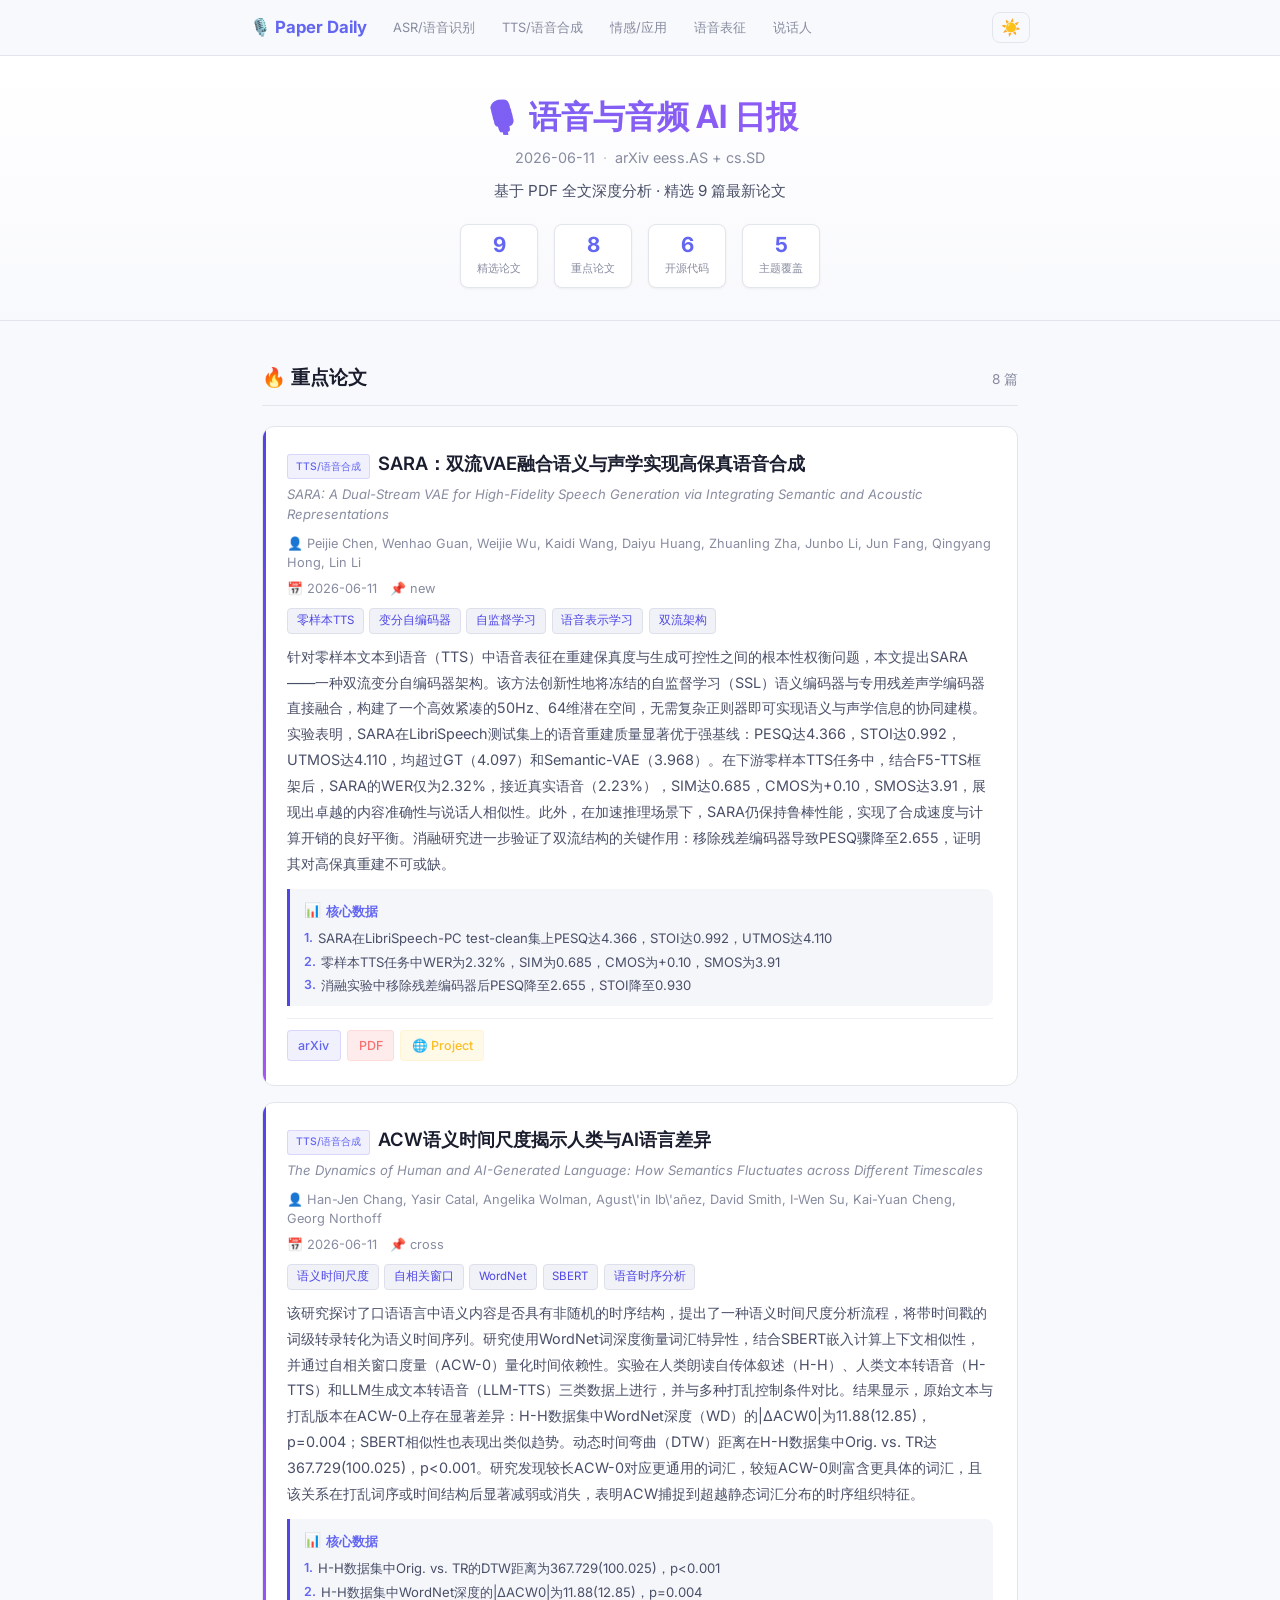
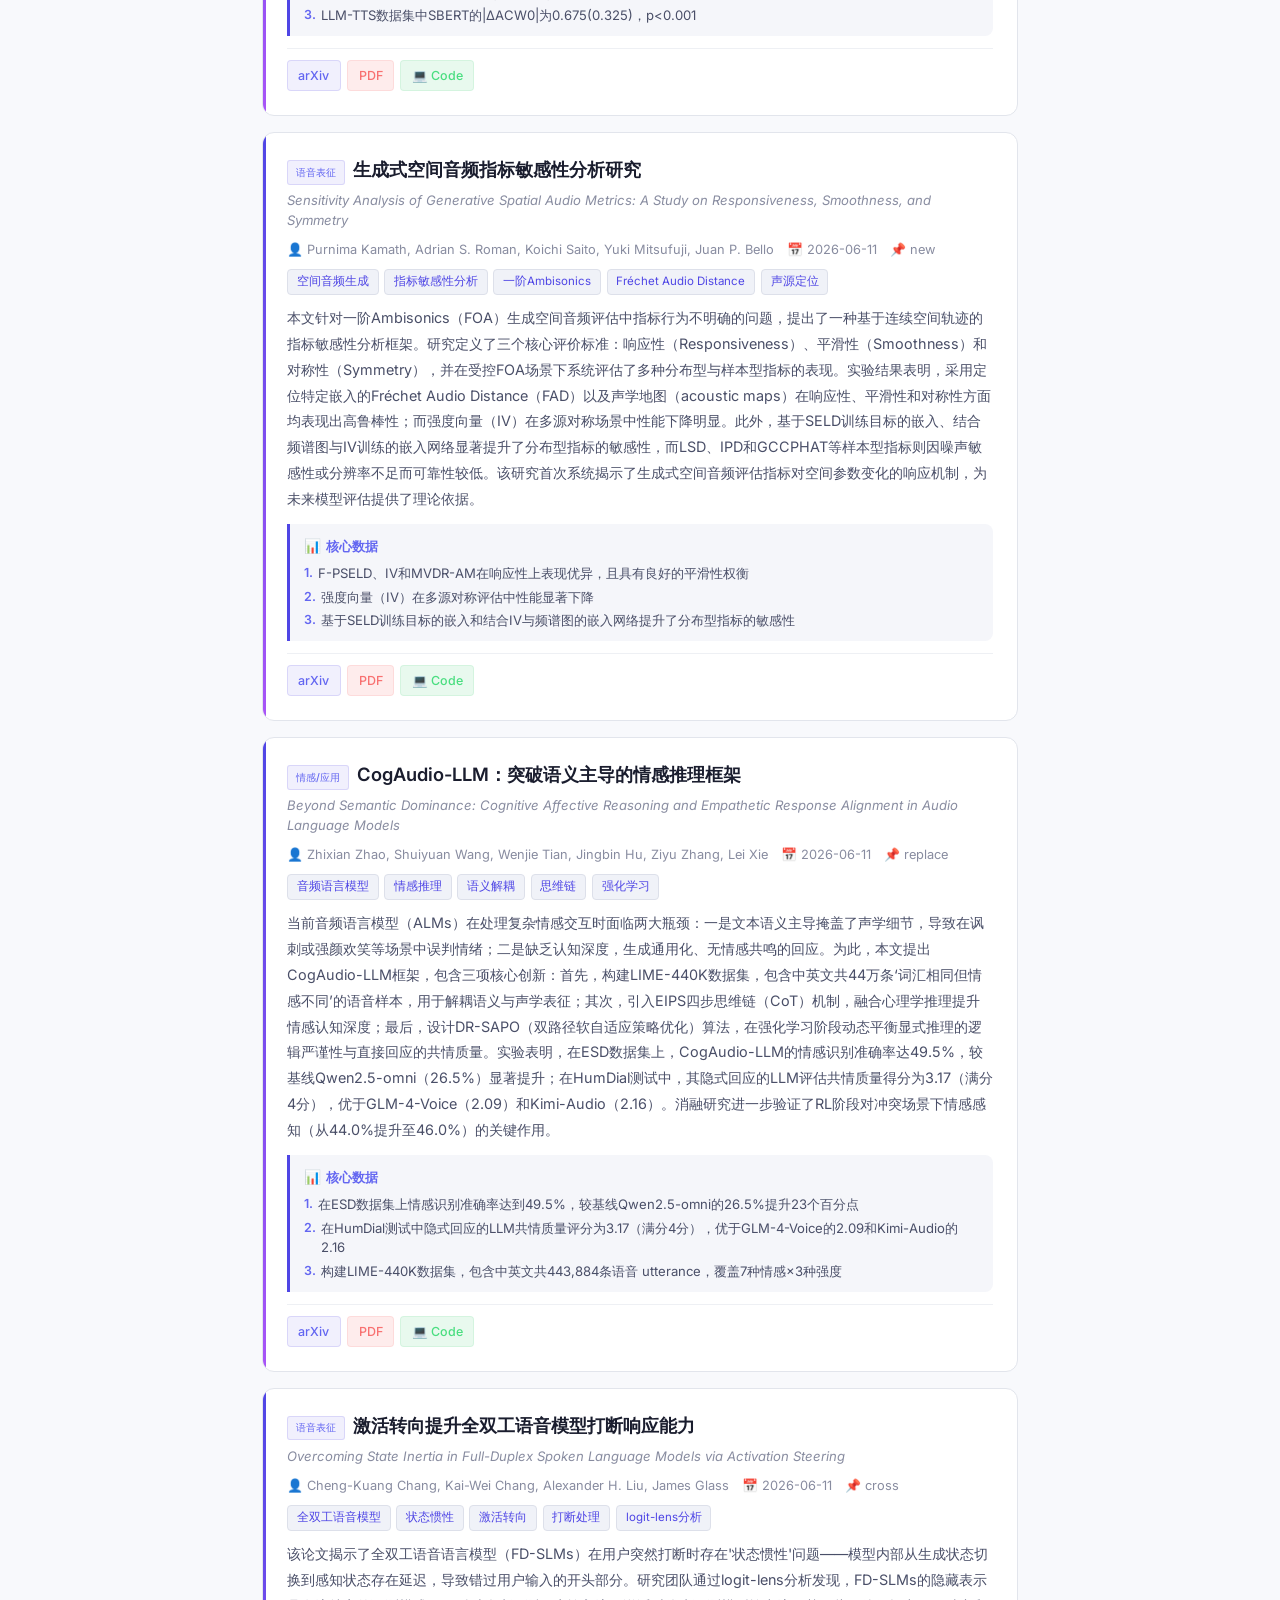
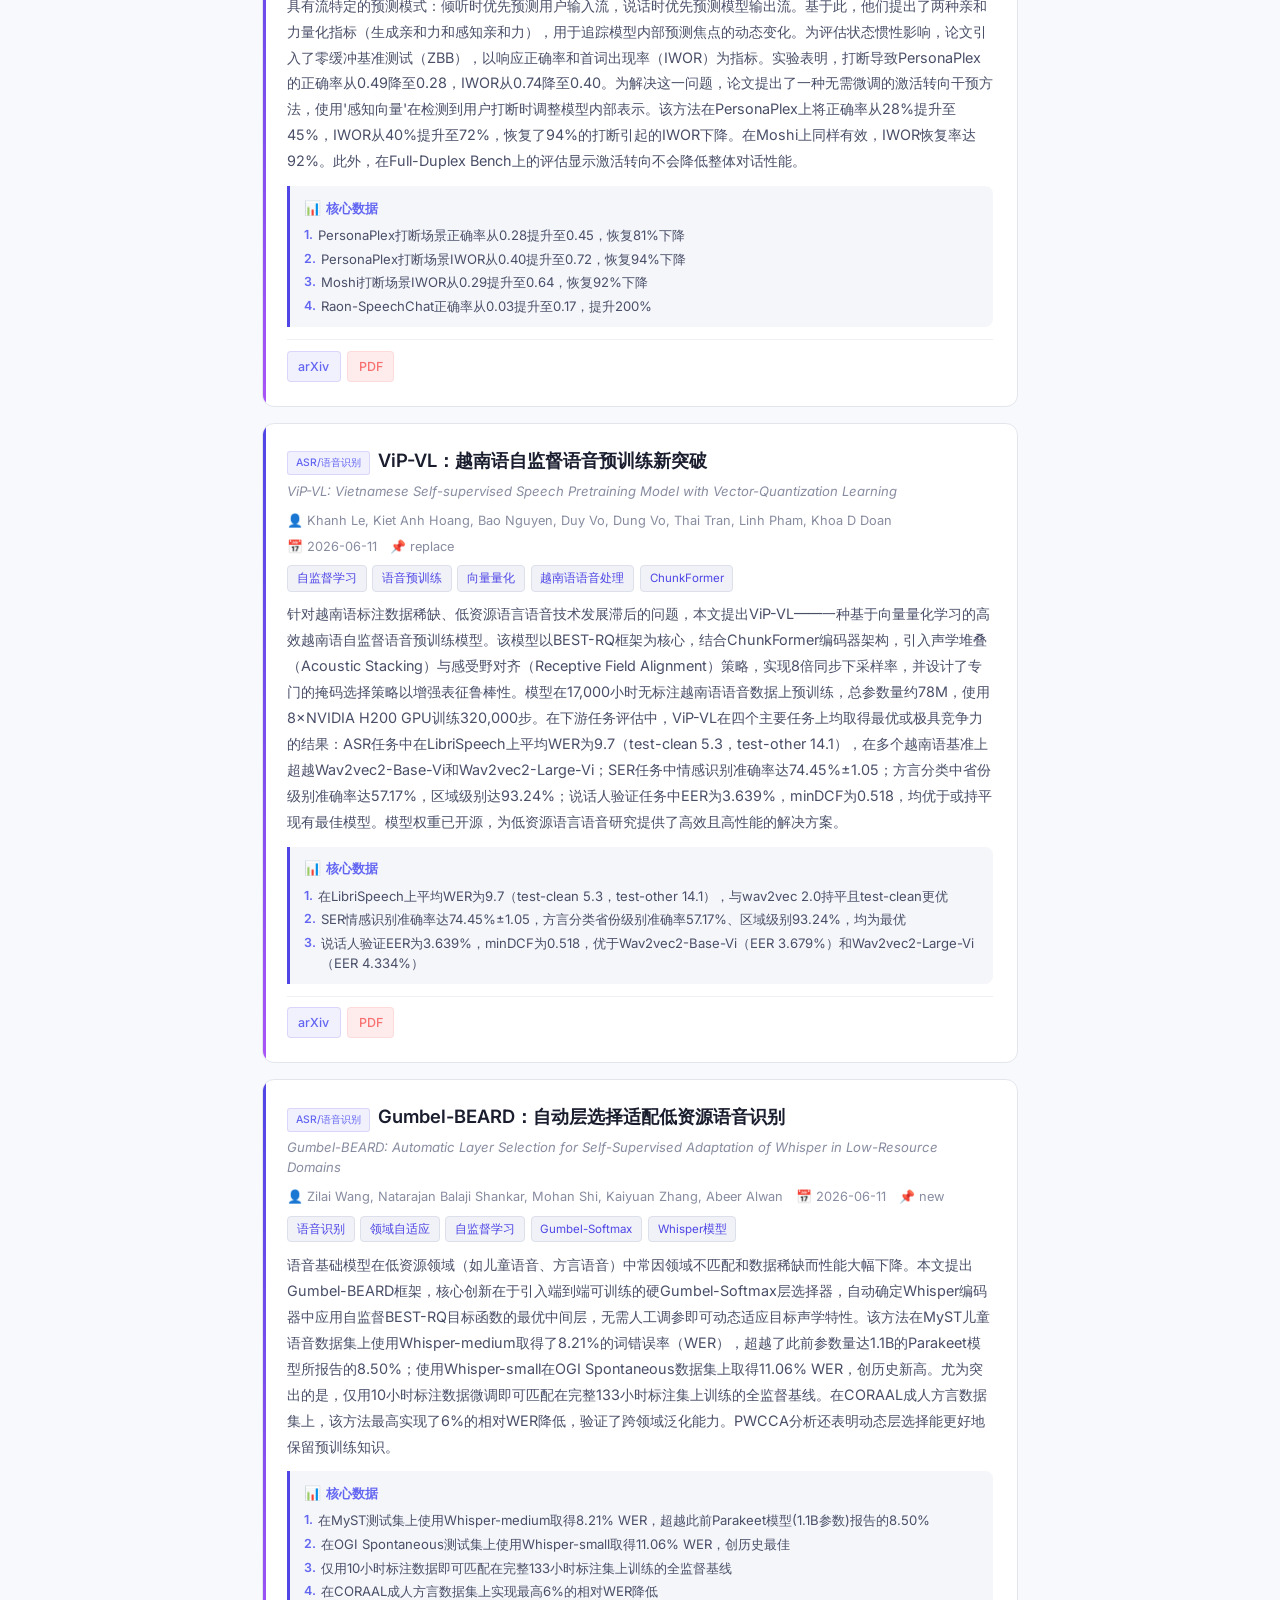
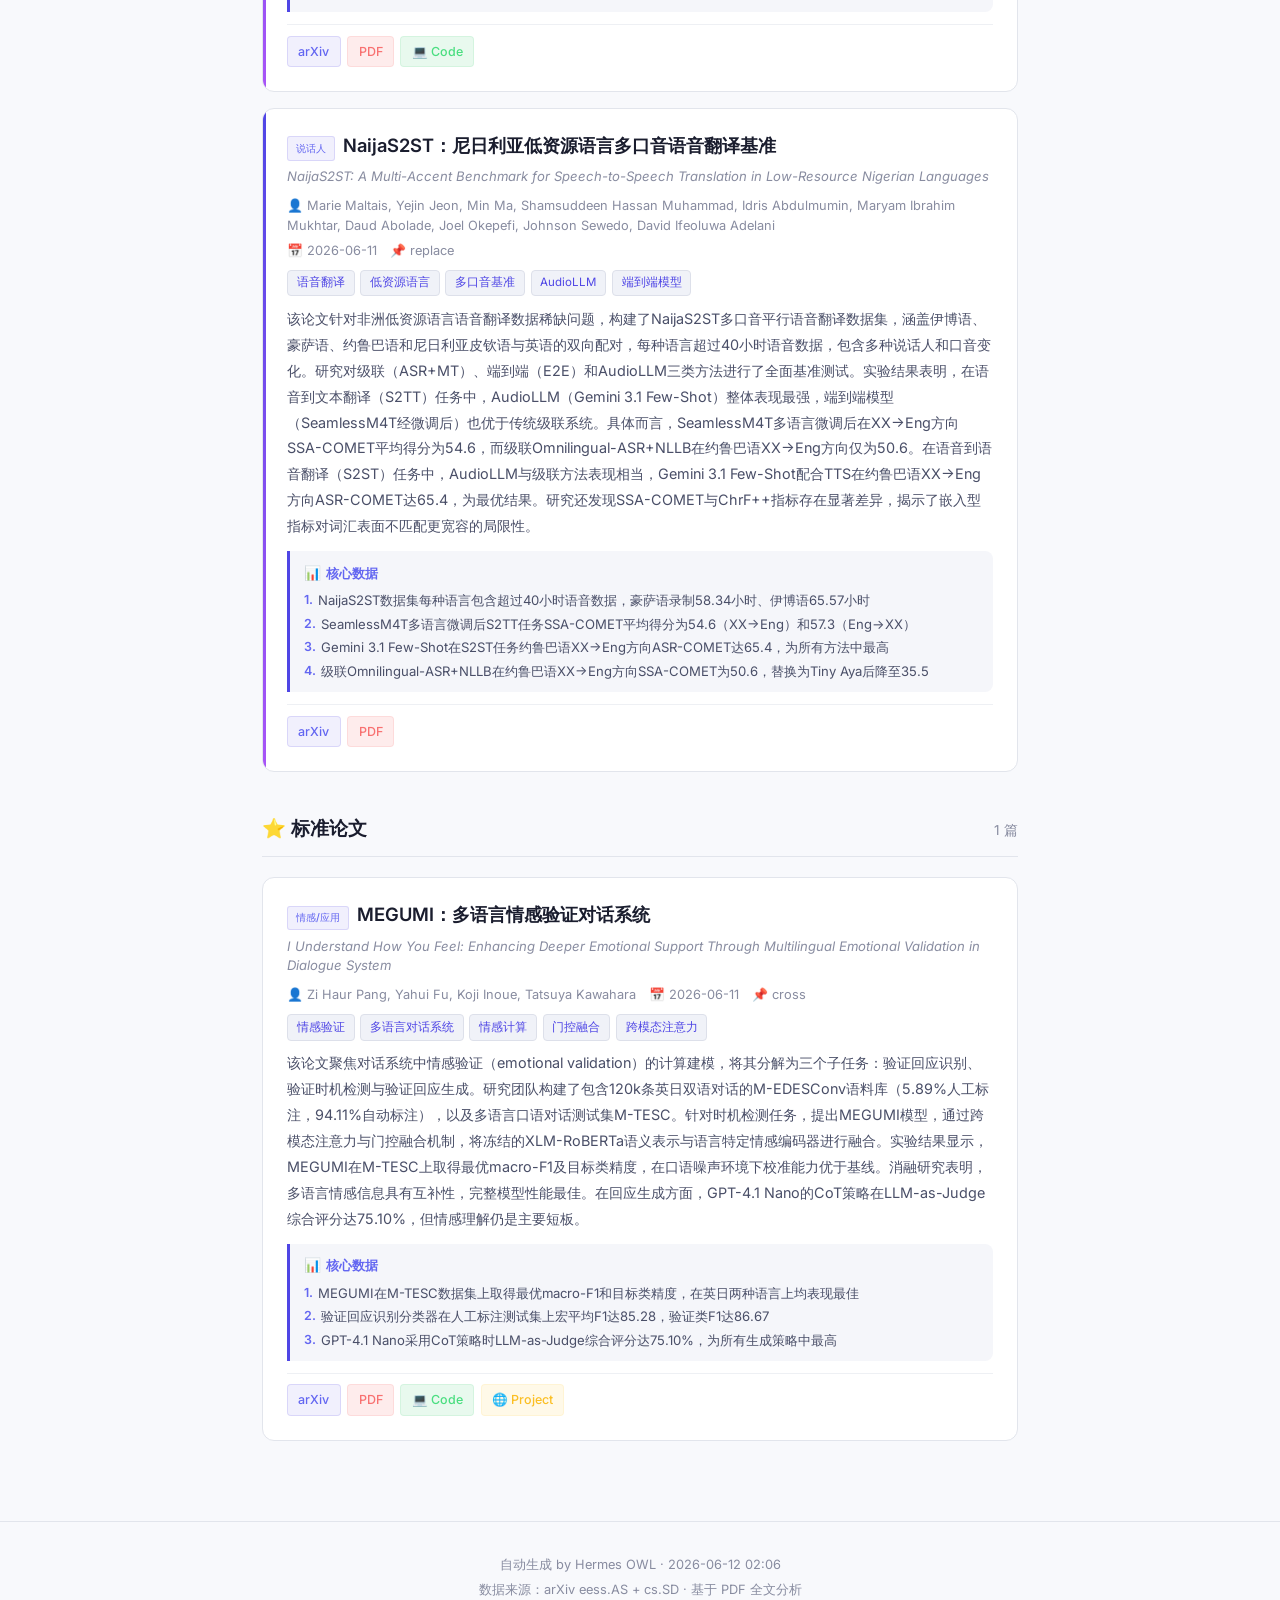
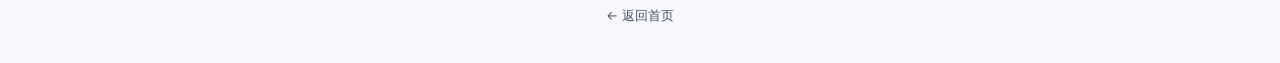
==== commit ab1bc6e7: "v2: responsive redesign - mobile-first CSS, interactive JS, depth-optimized HTML" ====
--- a/daily/2026-06-11/index.html
+++ b/daily/2026-06-11/index.html
@@ -132,7 +132,7 @@
 </main>
 <footer class="site-footer">
   <div class="footer-content">
-    <p>自动生成 by Hermes OWL · 2026-06-12 01:14</p>
+    <p>自动生成 by Hermes OWL · 2026-06-12 02:06</p>
     <p>数据来源：arXiv eess.AS + cs.SD · 基于 PDF 全文分析</p>
     <p><a href="../../index.html" class="footer-link">← 返回首页</a></p>
   </div>
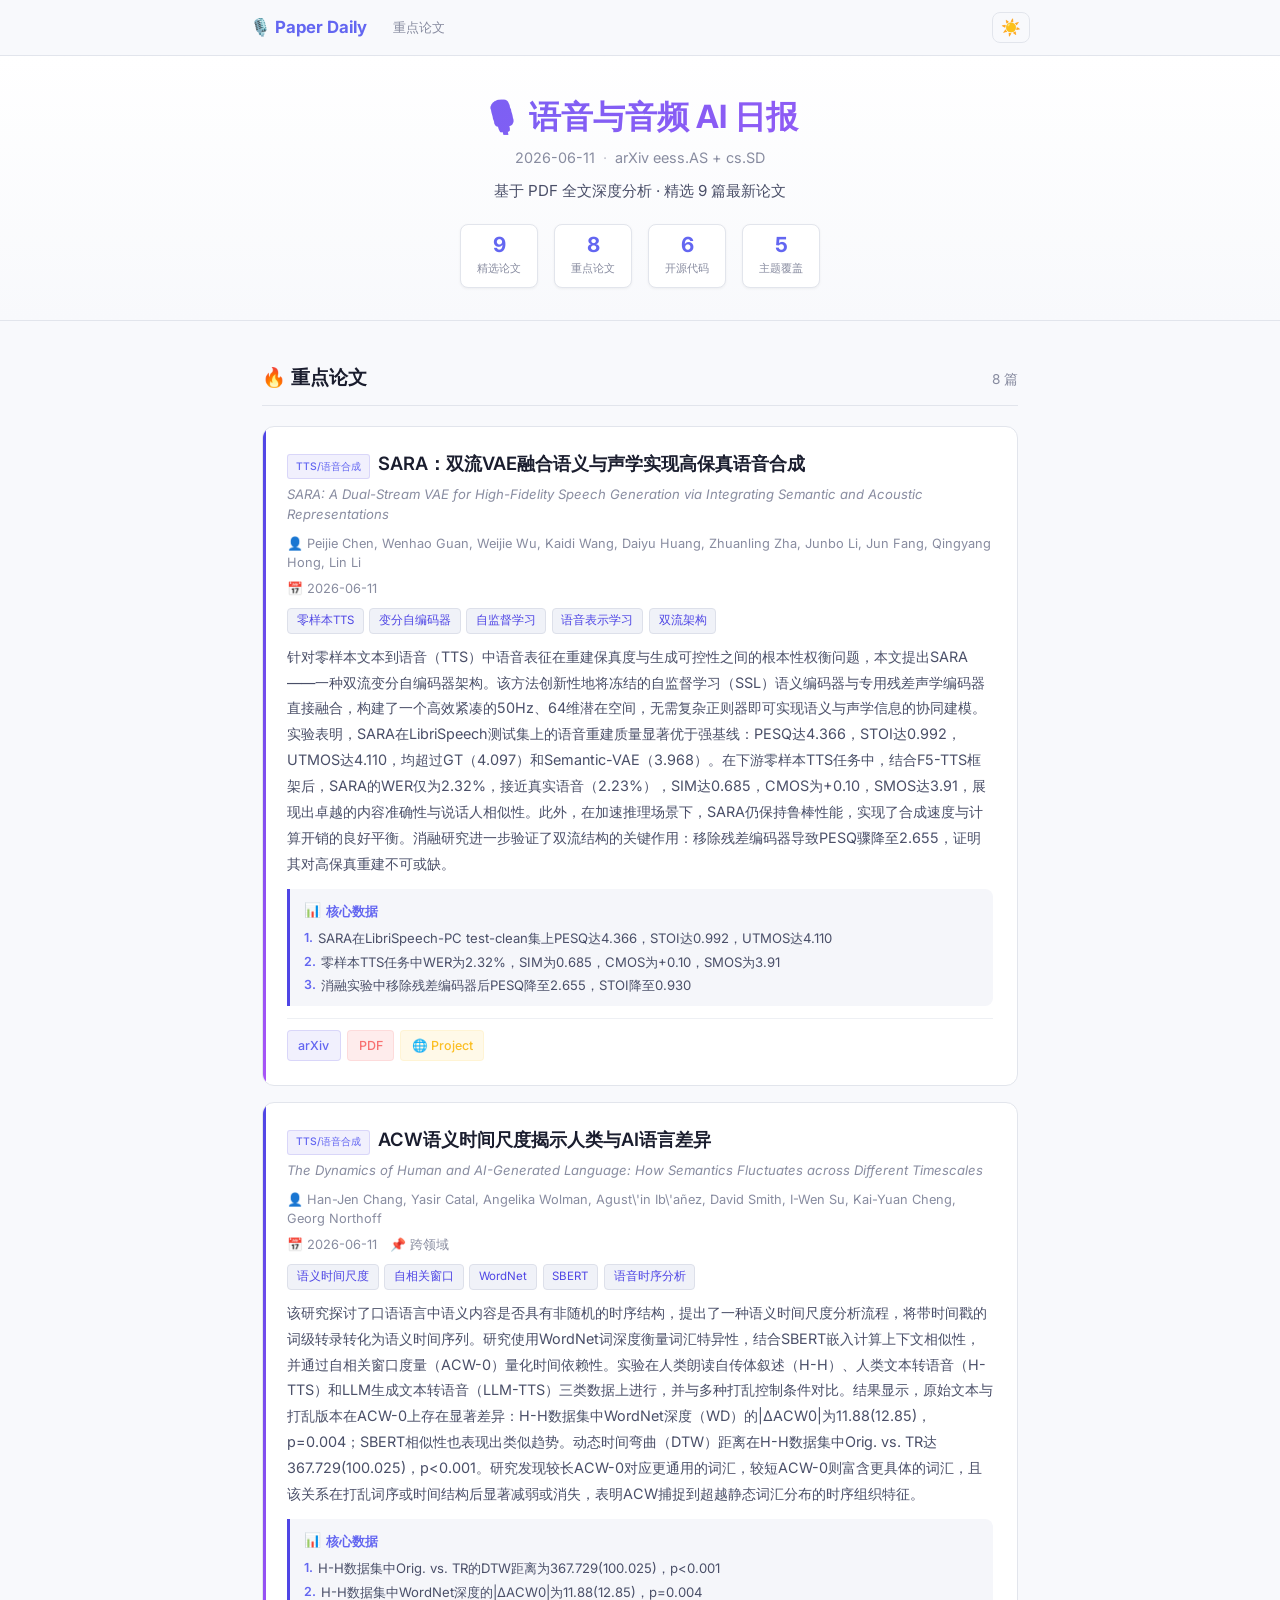
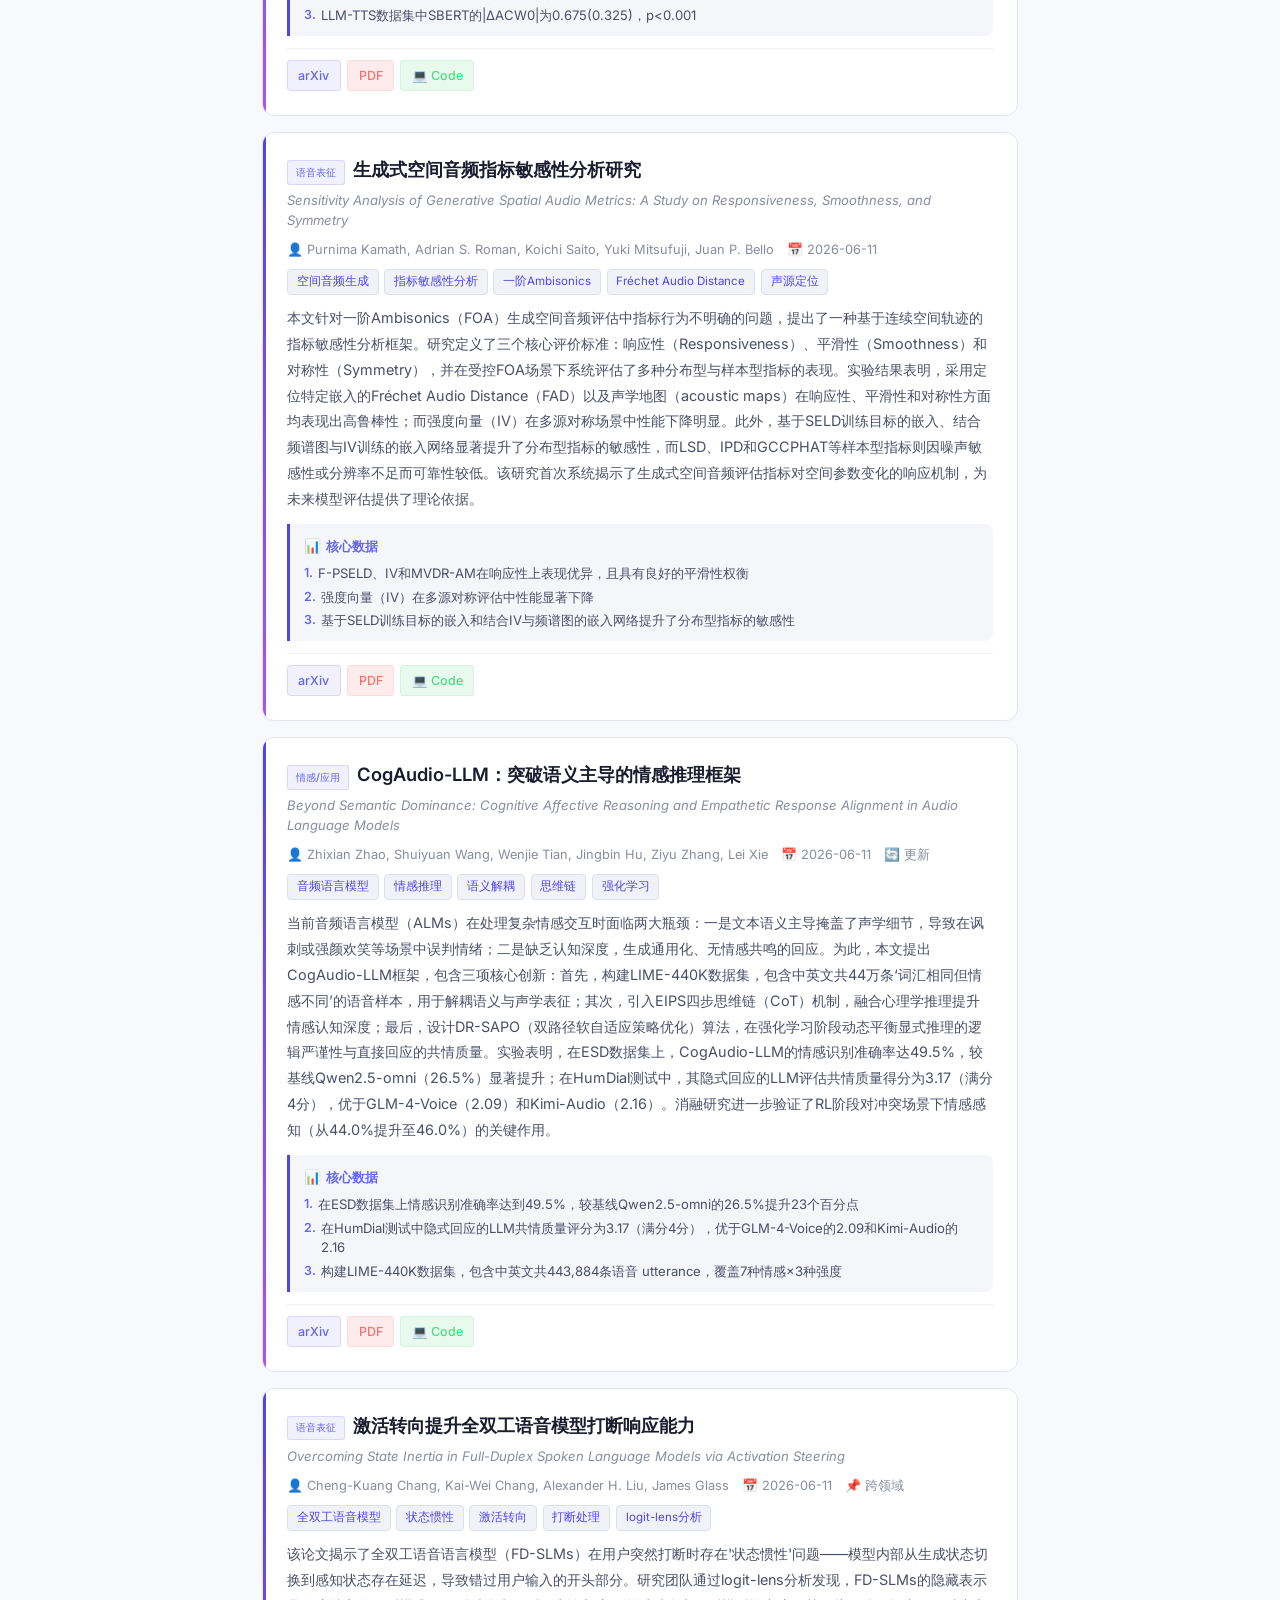
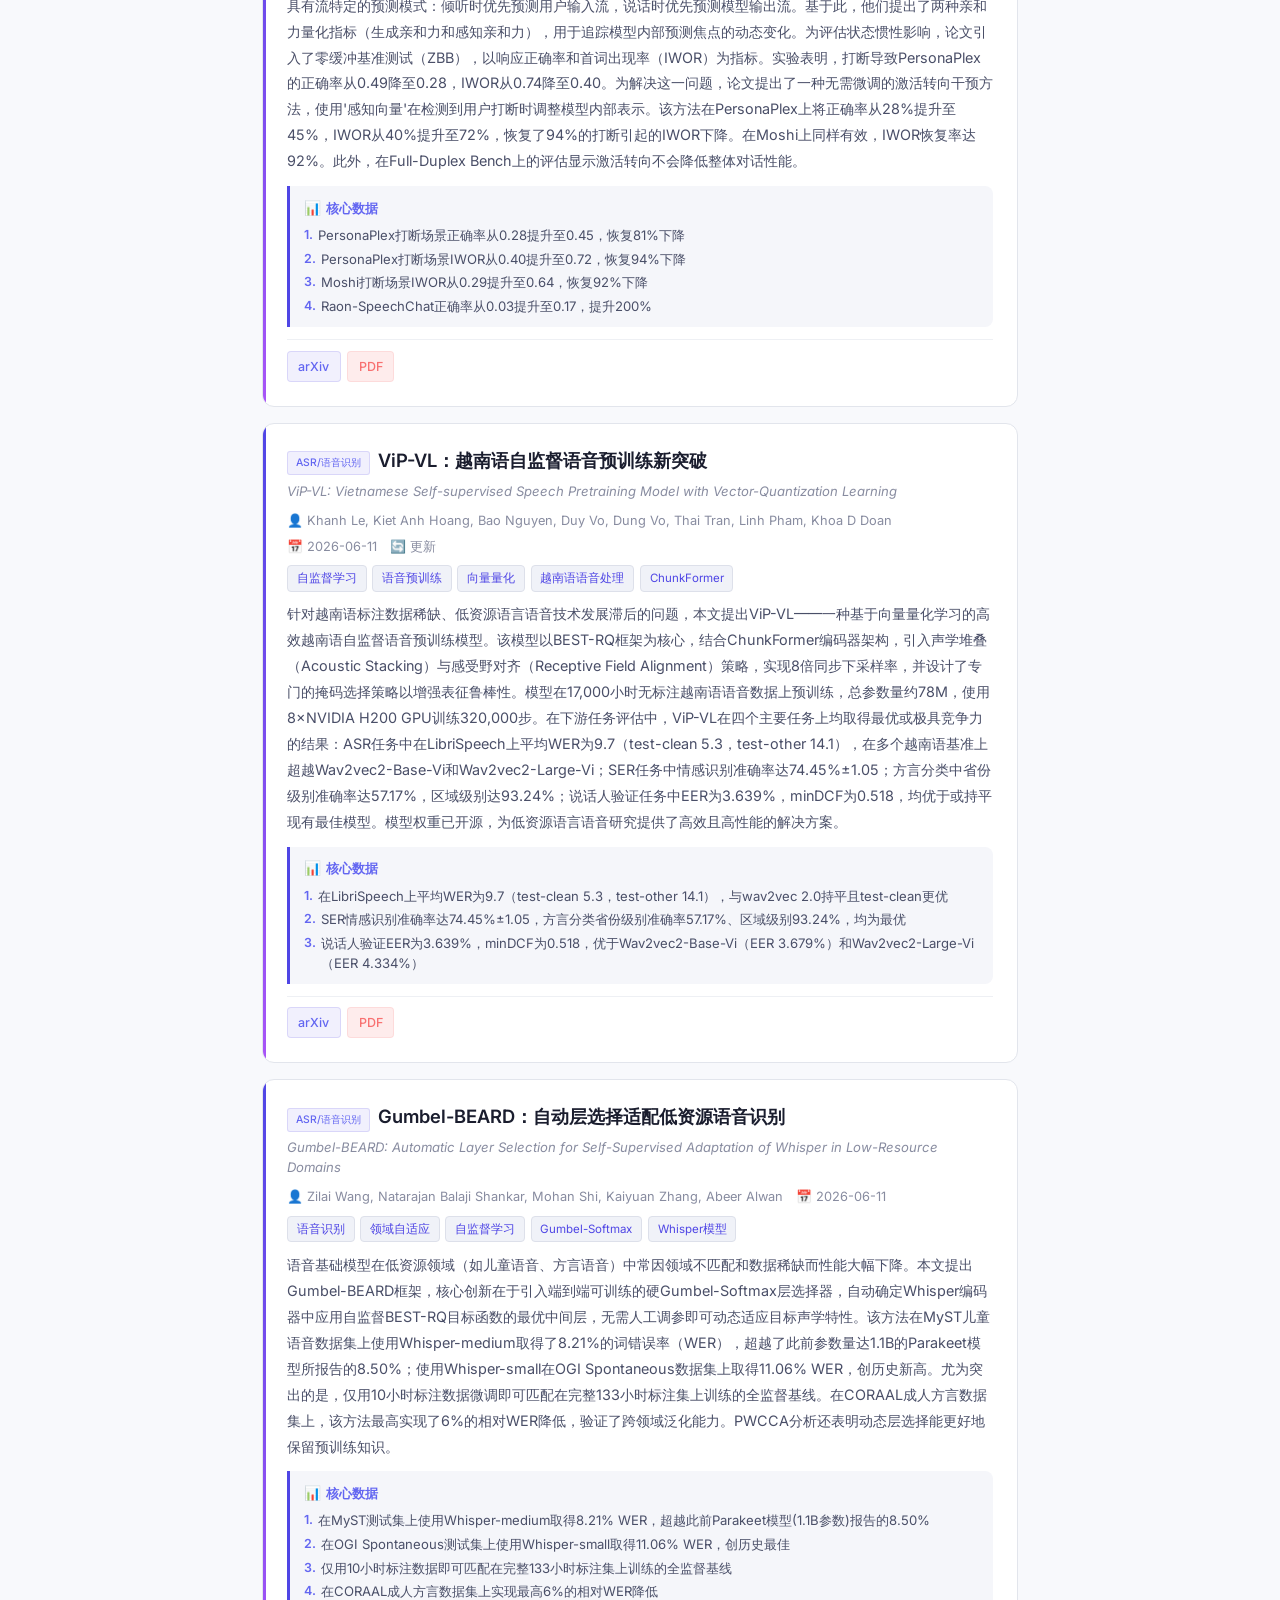
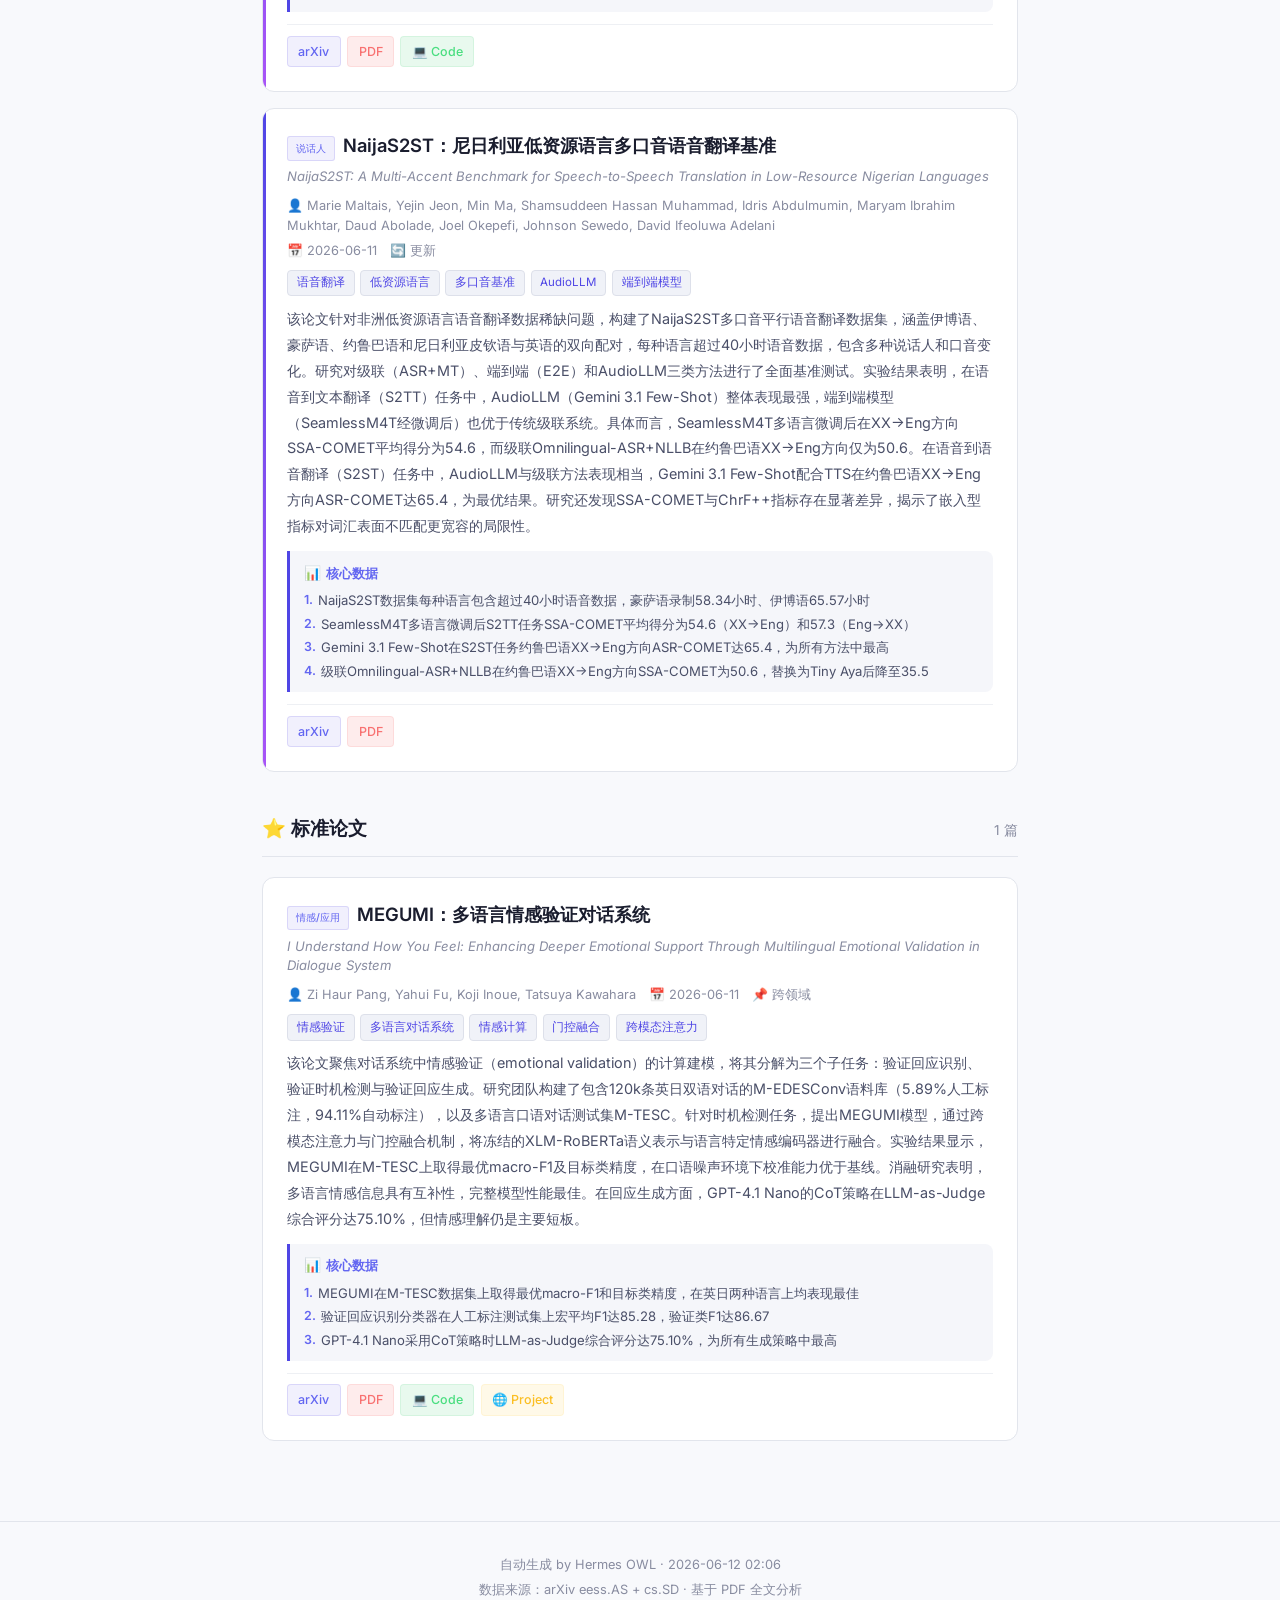
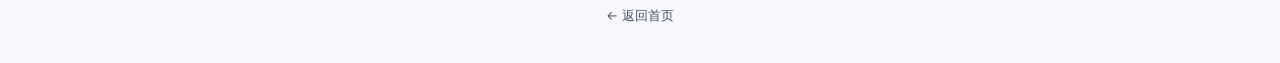
==== commit 7f41f8cc: "fix: correct replace paper dates, nav links, empty titles, meta-venue - Fix replace paper first_subm" ====
--- a/daily/2026-06-11/index.html
+++ b/daily/2026-06-11/index.html
@@ -14,7 +14,7 @@
 <nav class="topnav" id="topnav">
   <div class="topnav-inner">
     <a href="../../index.html" class="topnav-brand">🎙️ Paper Daily</a>
-    <div class="topnav-links"><a href="#topic-ASR-语音识别" class="topnav-link">ASR/语音识别</a> <a href="#topic-TTS-语音合成" class="topnav-link">TTS/语音合成</a> <a href="#topic-情感-应用" class="topnav-link">情感/应用</a> <a href="#topic-语音表征" class="topnav-link">语音表征</a> <a href="#topic-说话人" class="topnav-link">说话人</a></div>
+    <div class="topnav-links"><a href="#topic-重点论文" class="topnav-link">重点论文</a></div>
     <button class="theme-toggle" id="themeToggle" aria-label="切换主题">🌙</button>
   </div>
 </nav>
@@ -44,7 +44,7 @@
     <article class="paper-card tier-hot" id="2606.11611">
       <div class="paper-headline"><span class="topic-badge">TTS/语音合成</span><h3 class="headline-text">SARA：双流VAE融合语义与声学实现高保真语音合成</h3></div>
       <div class="paper-title-en">SARA: A Dual-Stream VAE for High-Fidelity Speech Generation via Integrating Semantic and Acoustic Representations</div>
-      <div class="paper-meta"><span class="meta-author">👤 Peijie Chen, Wenhao Guan, Weijie Wu, Kaidi Wang, Daiyu Huang, Zhuanling Zha, Junbo Li, Jun Fang, Qingyang Hong, Lin Li</span><span class="meta-date">📅 2026-06-11</span><span class="meta-venue">📌 new</span></div>
+      <div class="paper-meta"><span class="meta-author">👤 Peijie Chen, Wenhao Guan, Weijie Wu, Kaidi Wang, Daiyu Huang, Zhuanling Zha, Junbo Li, Jun Fang, Qingyang Hong, Lin Li</span><span class="meta-date">📅 2026-06-11</span></div>
       <div class="tags-row"><span class="tag">零样本TTS</span><span class="tag">变分自编码器</span><span class="tag">自监督学习</span><span class="tag">语音表示学习</span><span class="tag">双流架构</span></div>
       <div class="paper-overview"><p>针对零样本文本到语音（TTS）中语音表征在重建保真度与生成可控性之间的根本性权衡问题，本文提出SARA——一种双流变分自编码器架构。该方法创新性地将冻结的自监督学习（SSL）语义编码器与专用残差声学编码器直接融合，构建了一个高效紧凑的50Hz、64维潜在空间，无需复杂正则器即可实现语义与声学信息的协同建模。实验表明，SARA在LibriSpeech测试集上的语音重建质量显著优于强基线：PESQ达4.366，STOI达0.992，UTMOS达4.110，均超过GT（4.097）和Semantic-VAE（3.968）。在下游零样本TTS任务中，结合F5-TTS框架后，SARA的WER仅为2.32%，接近真实语音（2.23%），SIM达0.685，CMOS为+0.10，SMOS达3.91，展现出卓越的内容准确性与说话人相似性。此外，在加速推理场景下，SARA仍保持鲁棒性能，实现了合成速度与计算开销的良好平衡。消融研究进一步验证了双流结构的关键作用：移除残差编码器导致PESQ骤降至2.655，证明其对高保真重建不可或缺。</p></div>
       <div class="key-results">  <div class="kr-header"><span class="kr-icon">📊</span><span class="kr-title">核心数据</span></div>  <ul class="kr-list"><li><span class="kr-num">1.</span> SARA在LibriSpeech-PC test-clean集上PESQ达4.366，STOI达0.992，UTMOS达4.110</li><li><span class="kr-num">2.</span> 零样本TTS任务中WER为2.32%，SIM为0.685，CMOS为+0.10，SMOS为3.91</li><li><span class="kr-num">3.</span> 消融实验中移除残差编码器后PESQ降至2.655，STOI降至0.930</li></ul></div>
@@ -53,7 +53,7 @@
     <article class="paper-card tier-hot" id="2606.11371">
       <div class="paper-headline"><span class="topic-badge">TTS/语音合成</span><h3 class="headline-text">ACW语义时间尺度揭示人类与AI语言差异</h3></div>
       <div class="paper-title-en">The Dynamics of Human and AI-Generated Language: How Semantics Fluctuates across Different Timescales</div>
-      <div class="paper-meta"><span class="meta-author">👤 Han-Jen Chang, Yasir Catal, Angelika Wolman, Agust\&#x27;in Ib\&#x27;añez, David Smith, I-Wen Su, Kai-Yuan Cheng, Georg Northoff</span><span class="meta-date">📅 2026-06-11</span><span class="meta-venue">📌 cross</span></div>
+      <div class="paper-meta"><span class="meta-author">👤 Han-Jen Chang, Yasir Catal, Angelika Wolman, Agust\&#x27;in Ib\&#x27;añez, David Smith, I-Wen Su, Kai-Yuan Cheng, Georg Northoff</span><span class="meta-date">📅 2026-06-11</span><span class="meta-venue">📌 跨领域</span></div>
       <div class="tags-row"><span class="tag">语义时间尺度</span><span class="tag">自相关窗口</span><span class="tag">WordNet</span><span class="tag">SBERT</span><span class="tag">语音时序分析</span></div>
       <div class="paper-overview"><p>该研究探讨了口语语言中语义内容是否具有非随机的时序结构，提出了一种语义时间尺度分析流程，将带时间戳的词级转录转化为语义时间序列。研究使用WordNet词深度衡量词汇特异性，结合SBERT嵌入计算上下文相似性，并通过自相关窗口度量（ACW-0）量化时间依赖性。实验在人类朗读自传体叙述（H-H）、人类文本转语音（H-TTS）和LLM生成文本转语音（LLM-TTS）三类数据上进行，并与多种打乱控制条件对比。结果显示，原始文本与打乱版本在ACW-0上存在显著差异：H-H数据集中WordNet深度（WD）的|∆ACW0|为11.88(12.85)，p=0.004；SBERT相似性也表现出类似趋势。动态时间弯曲（DTW）距离在H-H数据集中Orig. vs. TR达367.729(100.025)，p&lt;0.001。研究发现较长ACW-0对应更通用的词汇，较短ACW-0则富含更具体的词汇，且该关系在打乱词序或时间结构后显著减弱或消失，表明ACW捕捉到超越静态词汇分布的时序组织特征。</p></div>
       <div class="key-results">  <div class="kr-header"><span class="kr-icon">📊</span><span class="kr-title">核心数据</span></div>  <ul class="kr-list"><li><span class="kr-num">1.</span> H-H数据集中Orig. vs. TR的DTW距离为367.729(100.025)，p&lt;0.001</li><li><span class="kr-num">2.</span> H-H数据集中WordNet深度的|∆ACW0|为11.88(12.85)，p=0.004</li><li><span class="kr-num">3.</span> LLM-TTS数据集中SBERT的|∆ACW0|为0.675(0.325)，p&lt;0.001</li></ul></div>
@@ -62,7 +62,7 @@
     <article class="paper-card tier-hot" id="2606.11581">
       <div class="paper-headline"><span class="topic-badge">语音表征</span><h3 class="headline-text">生成式空间音频指标敏感性分析研究</h3></div>
       <div class="paper-title-en">Sensitivity Analysis of Generative Spatial Audio Metrics: A Study on Responsiveness, Smoothness, and Symmetry</div>
-      <div class="paper-meta"><span class="meta-author">👤 Purnima Kamath, Adrian S. Roman, Koichi Saito, Yuki Mitsufuji, Juan P. Bello</span><span class="meta-date">📅 2026-06-11</span><span class="meta-venue">📌 new</span></div>
+      <div class="paper-meta"><span class="meta-author">👤 Purnima Kamath, Adrian S. Roman, Koichi Saito, Yuki Mitsufuji, Juan P. Bello</span><span class="meta-date">📅 2026-06-11</span></div>
       <div class="tags-row"><span class="tag">空间音频生成</span><span class="tag">指标敏感性分析</span><span class="tag">一阶Ambisonics</span><span class="tag">Fréchet Audio Distance</span><span class="tag">声源定位</span></div>
       <div class="paper-overview"><p>本文针对一阶Ambisonics（FOA）生成空间音频评估中指标行为不明确的问题，提出了一种基于连续空间轨迹的指标敏感性分析框架。研究定义了三个核心评价标准：响应性（Responsiveness）、平滑性（Smoothness）和对称性（Symmetry），并在受控FOA场景下系统评估了多种分布型与样本型指标的表现。实验结果表明，采用定位特定嵌入的Fréchet Audio Distance（FAD）以及声学地图（acoustic maps）在响应性、平滑性和对称性方面均表现出高鲁棒性；而强度向量（IV）在多源对称场景中性能下降明显。此外，基于SELD训练目标的嵌入、结合频谱图与IV训练的嵌入网络显著提升了分布型指标的敏感性，而LSD、IPD和GCCPHAT等样本型指标则因噪声敏感性或分辨率不足而可靠性较低。该研究首次系统揭示了生成式空间音频评估指标对空间参数变化的响应机制，为未来模型评估提供了理论依据。</p></div>
       <div class="key-results">  <div class="kr-header"><span class="kr-icon">📊</span><span class="kr-title">核心数据</span></div>  <ul class="kr-list"><li><span class="kr-num">1.</span> F-PSELD、IV和MVDR-AM在响应性上表现优异，且具有良好的平滑性权衡</li><li><span class="kr-num">2.</span> 强度向量（IV）在多源对称评估中性能显著下降</li><li><span class="kr-num">3.</span> 基于SELD训练目标的嵌入和结合IV与频谱图的嵌入网络提升了分布型指标的敏感性</li></ul></div>
@@ -71,7 +71,7 @@
     <article class="paper-card tier-hot" id="2606.06940">
       <div class="paper-headline"><span class="topic-badge">情感/应用</span><h3 class="headline-text">CogAudio-LLM：突破语义主导的情感推理框架</h3></div>
       <div class="paper-title-en">Beyond Semantic Dominance: Cognitive Affective Reasoning and Empathetic Response Alignment in Audio Language Models</div>
-      <div class="paper-meta"><span class="meta-author">👤 Zhixian Zhao, Shuiyuan Wang, Wenjie Tian, Jingbin Hu, Ziyu Zhang, Lei Xie</span><span class="meta-date">📅 2026-06-11</span><span class="meta-venue">📌 replace</span></div>
+      <div class="paper-meta"><span class="meta-author">👤 Zhixian Zhao, Shuiyuan Wang, Wenjie Tian, Jingbin Hu, Ziyu Zhang, Lei Xie</span><span class="meta-date">📅 2026-06-11</span><span class="meta-venue">🔄 更新</span></div>
       <div class="tags-row"><span class="tag">音频语言模型</span><span class="tag">情感推理</span><span class="tag">语义解耦</span><span class="tag">思维链</span><span class="tag">强化学习</span></div>
       <div class="paper-overview"><p>当前音频语言模型（ALMs）在处理复杂情感交互时面临两大瓶颈：一是文本语义主导掩盖了声学细节，导致在讽刺或强颜欢笑等场景中误判情绪；二是缺乏认知深度，生成通用化、无情感共鸣的回应。为此，本文提出CogAudio-LLM框架，包含三项核心创新：首先，构建LIME-440K数据集，包含中英文共44万条‘词汇相同但情感不同’的语音样本，用于解耦语义与声学表征；其次，引入EIPS四步思维链（CoT）机制，融合心理学推理提升情感认知深度；最后，设计DR-SAPO（双路径软自适应策略优化）算法，在强化学习阶段动态平衡显式推理的逻辑严谨性与直接回应的共情质量。实验表明，在ESD数据集上，CogAudio-LLM的情感识别准确率达49.5%，较基线Qwen2.5-omni（26.5%）显著提升；在HumDial测试中，其隐式回应的LLM评估共情质量得分为3.17（满分4分），优于GLM-4-Voice（2.09）和Kimi-Audio（2.16）。消融研究进一步验证了RL阶段对冲突场景下情感感知（从44.0%提升至46.0%）的关键作用。</p></div>
       <div class="key-results">  <div class="kr-header"><span class="kr-icon">📊</span><span class="kr-title">核心数据</span></div>  <ul class="kr-list"><li><span class="kr-num">1.</span> 在ESD数据集上情感识别准确率达到49.5%，较基线Qwen2.5-omni的26.5%提升23个百分点</li><li><span class="kr-num">2.</span> 在HumDial测试中隐式回应的LLM共情质量评分为3.17（满分4分），优于GLM-4-Voice的2.09和Kimi-Audio的2.16</li><li><span class="kr-num">3.</span> 构建LIME-440K数据集，包含中英文共443,884条语音 utterance，覆盖7种情感×3种强度</li></ul></div>
@@ -80,7 +80,7 @@
     <article class="paper-card tier-hot" id="2606.11386">
       <div class="paper-headline"><span class="topic-badge">语音表征</span><h3 class="headline-text">激活转向提升全双工语音模型打断响应能力</h3></div>
       <div class="paper-title-en">Overcoming State Inertia in Full-Duplex Spoken Language Models via Activation Steering</div>
-      <div class="paper-meta"><span class="meta-author">👤 Cheng-Kuang Chang, Kai-Wei Chang, Alexander H. Liu, James Glass</span><span class="meta-date">📅 2026-06-11</span><span class="meta-venue">📌 cross</span></div>
+      <div class="paper-meta"><span class="meta-author">👤 Cheng-Kuang Chang, Kai-Wei Chang, Alexander H. Liu, James Glass</span><span class="meta-date">📅 2026-06-11</span><span class="meta-venue">📌 跨领域</span></div>
       <div class="tags-row"><span class="tag">全双工语音模型</span><span class="tag">状态惯性</span><span class="tag">激活转向</span><span class="tag">打断处理</span><span class="tag">logit-lens分析</span></div>
       <div class="paper-overview"><p>该论文揭示了全双工语音语言模型（FD-SLMs）在用户突然打断时存在&#x27;状态惯性&#x27;问题——模型内部从生成状态切换到感知状态存在延迟，导致错过用户输入的开头部分。研究团队通过logit-lens分析发现，FD-SLMs的隐藏表示具有流特定的预测模式：倾听时优先预测用户输入流，说话时优先预测模型输出流。基于此，他们提出了两种亲和力量化指标（生成亲和力和感知亲和力），用于追踪模型内部预测焦点的动态变化。为评估状态惯性影响，论文引入了零缓冲基准测试（ZBB），以响应正确率和首词出现率（IWOR）为指标。实验表明，打断导致PersonaPlex的正确率从0.49降至0.28，IWOR从0.74降至0.40。为解决这一问题，论文提出了一种无需微调的激活转向干预方法，使用&#x27;感知向量&#x27;在检测到用户打断时调整模型内部表示。该方法在PersonaPlex上将正确率从28%提升至45%，IWOR从40%提升至72%，恢复了94%的打断引起的IWOR下降。在Moshi上同样有效，IWOR恢复率达92%。此外，在Full-Duplex Bench上的评估显示激活转向不会降低整体对话性能。</p></div>
       <div class="key-results">  <div class="kr-header"><span class="kr-icon">📊</span><span class="kr-title">核心数据</span></div>  <ul class="kr-list"><li><span class="kr-num">1.</span> PersonaPlex打断场景正确率从0.28提升至0.45，恢复81%下降</li><li><span class="kr-num">2.</span> PersonaPlex打断场景IWOR从0.40提升至0.72，恢复94%下降</li><li><span class="kr-num">3.</span> Moshi打断场景IWOR从0.29提升至0.64，恢复92%下降</li><li><span class="kr-num">4.</span> Raon-SpeechChat正确率从0.03提升至0.17，提升200%</li></ul></div>
@@ -89,7 +89,7 @@
     <article class="paper-card tier-hot" id="2606.10360">
       <div class="paper-headline"><span class="topic-badge">ASR/语音识别</span><h3 class="headline-text">ViP-VL：越南语自监督语音预训练新突破</h3></div>
       <div class="paper-title-en">ViP-VL: Vietnamese Self-supervised Speech Pretraining Model with Vector-Quantization Learning</div>
-      <div class="paper-meta"><span class="meta-author">👤 Khanh Le, Kiet Anh Hoang, Bao Nguyen, Duy Vo, Dung Vo, Thai Tran, Linh Pham, Khoa D Doan</span><span class="meta-date">📅 2026-06-11</span><span class="meta-venue">📌 replace</span></div>
+      <div class="paper-meta"><span class="meta-author">👤 Khanh Le, Kiet Anh Hoang, Bao Nguyen, Duy Vo, Dung Vo, Thai Tran, Linh Pham, Khoa D Doan</span><span class="meta-date">📅 2026-06-11</span><span class="meta-venue">🔄 更新</span></div>
       <div class="tags-row"><span class="tag">自监督学习</span><span class="tag">语音预训练</span><span class="tag">向量量化</span><span class="tag">越南语语音处理</span><span class="tag">ChunkFormer</span></div>
       <div class="paper-overview"><p>针对越南语标注数据稀缺、低资源语言语音技术发展滞后的问题，本文提出ViP-VL——一种基于向量量化学习的高效越南语自监督语音预训练模型。该模型以BEST-RQ框架为核心，结合ChunkFormer编码器架构，引入声学堆叠（Acoustic Stacking）与感受野对齐（Receptive Field Alignment）策略，实现8倍同步下采样率，并设计了专门的掩码选择策略以增强表征鲁棒性。模型在17,000小时无标注越南语语音数据上预训练，总参数量约78M，使用8×NVIDIA H200 GPU训练320,000步。在下游任务评估中，ViP-VL在四个主要任务上均取得最优或极具竞争力的结果：ASR任务中在LibriSpeech上平均WER为9.7（test-clean 5.3，test-other 14.1），在多个越南语基准上超越Wav2vec2-Base-Vi和Wav2vec2-Large-Vi；SER任务中情感识别准确率达74.45%±1.05；方言分类中省份级别准确率达57.17%，区域级别达93.24%；说话人验证任务中EER为3.639%，minDCF为0.518，均优于或持平现有最佳模型。模型权重已开源，为低资源语言语音研究提供了高效且高性能的解决方案。</p></div>
       <div class="key-results">  <div class="kr-header"><span class="kr-icon">📊</span><span class="kr-title">核心数据</span></div>  <ul class="kr-list"><li><span class="kr-num">1.</span> 在LibriSpeech上平均WER为9.7（test-clean 5.3，test-other 14.1），与wav2vec 2.0持平且test-clean更优</li><li><span class="kr-num">2.</span> SER情感识别准确率达74.45%±1.05，方言分类省份级别准确率57.17%、区域级别93.24%，均为最优</li><li><span class="kr-num">3.</span> 说话人验证EER为3.639%，minDCF为0.518，优于Wav2vec2-Base-Vi（EER 3.679%）和Wav2vec2-Large-Vi（EER 4.334%）</li></ul></div>
@@ -98,7 +98,7 @@
     <article class="paper-card tier-hot" id="2606.11429">
       <div class="paper-headline"><span class="topic-badge">ASR/语音识别</span><h3 class="headline-text">Gumbel-BEARD：自动层选择适配低资源语音识别</h3></div>
       <div class="paper-title-en">Gumbel-BEARD: Automatic Layer Selection for Self-Supervised Adaptation of Whisper in Low-Resource Domains</div>
-      <div class="paper-meta"><span class="meta-author">👤 Zilai Wang, Natarajan Balaji Shankar, Mohan Shi, Kaiyuan Zhang, Abeer Alwan</span><span class="meta-date">📅 2026-06-11</span><span class="meta-venue">📌 new</span></div>
+      <div class="paper-meta"><span class="meta-author">👤 Zilai Wang, Natarajan Balaji Shankar, Mohan Shi, Kaiyuan Zhang, Abeer Alwan</span><span class="meta-date">📅 2026-06-11</span></div>
       <div class="tags-row"><span class="tag">语音识别</span><span class="tag">领域自适应</span><span class="tag">自监督学习</span><span class="tag">Gumbel-Softmax</span><span class="tag">Whisper模型</span></div>
       <div class="paper-overview"><p>语音基础模型在低资源领域（如儿童语音、方言语音）中常因领域不匹配和数据稀缺而性能大幅下降。本文提出Gumbel-BEARD框架，核心创新在于引入端到端可训练的硬Gumbel-Softmax层选择器，自动确定Whisper编码器中应用自监督BEST-RQ目标函数的最优中间层，无需人工调参即可动态适应目标声学特性。该方法在MyST儿童语音数据集上使用Whisper-medium取得了8.21%的词错误率（WER），超越了此前参数量达1.1B的Parakeet模型所报告的8.50%；使用Whisper-small在OGI Spontaneous数据集上取得11.06% WER，创历史新高。尤为突出的是，仅用10小时标注数据微调即可匹配在完整133小时标注集上训练的全监督基线。在CORAAL成人方言数据集上，该方法最高实现了6%的相对WER降低，验证了跨领域泛化能力。PWCCA分析还表明动态层选择能更好地保留预训练知识。</p></div>
       <div class="key-results">  <div class="kr-header"><span class="kr-icon">📊</span><span class="kr-title">核心数据</span></div>  <ul class="kr-list"><li><span class="kr-num">1.</span> 在MyST测试集上使用Whisper-medium取得8.21% WER，超越此前Parakeet模型(1.1B参数)报告的8.50%</li><li><span class="kr-num">2.</span> 在OGI Spontaneous测试集上使用Whisper-small取得11.06% WER，创历史最佳</li><li><span class="kr-num">3.</span> 仅用10小时标注数据即可匹配在完整133小时标注集上训练的全监督基线</li><li><span class="kr-num">4.</span> 在CORAAL成人方言数据集上实现最高6%的相对WER降低</li></ul></div>
@@ -107,7 +107,7 @@
     <article class="paper-card tier-hot" id="2604.16287">
       <div class="paper-headline"><span class="topic-badge">说话人</span><h3 class="headline-text">NaijaS2ST：尼日利亚低资源语言多口音语音翻译基准</h3></div>
       <div class="paper-title-en">NaijaS2ST: A Multi-Accent Benchmark for Speech-to-Speech Translation in Low-Resource Nigerian Languages</div>
-      <div class="paper-meta"><span class="meta-author">👤 Marie Maltais, Yejin Jeon, Min Ma, Shamsuddeen Hassan Muhammad, Idris Abdulmumin, Maryam Ibrahim Mukhtar, Daud Abolade, Joel Okepefi, Johnson Sewedo, David Ifeoluwa Adelani</span><span class="meta-date">📅 2026-06-11</span><span class="meta-venue">📌 replace</span></div>
+      <div class="paper-meta"><span class="meta-author">👤 Marie Maltais, Yejin Jeon, Min Ma, Shamsuddeen Hassan Muhammad, Idris Abdulmumin, Maryam Ibrahim Mukhtar, Daud Abolade, Joel Okepefi, Johnson Sewedo, David Ifeoluwa Adelani</span><span class="meta-date">📅 2026-06-11</span><span class="meta-venue">🔄 更新</span></div>
       <div class="tags-row"><span class="tag">语音翻译</span><span class="tag">低资源语言</span><span class="tag">多口音基准</span><span class="tag">AudioLLM</span><span class="tag">端到端模型</span></div>
       <div class="paper-overview"><p>该论文针对非洲低资源语言语音翻译数据稀缺问题，构建了NaijaS2ST多口音平行语音翻译数据集，涵盖伊博语、豪萨语、约鲁巴语和尼日利亚皮钦语与英语的双向配对，每种语言超过40小时语音数据，包含多种说话人和口音变化。研究对级联（ASR+MT）、端到端（E2E）和AudioLLM三类方法进行了全面基准测试。实验结果表明，在语音到文本翻译（S2TT）任务中，AudioLLM（Gemini 3.1 Few-Shot）整体表现最强，端到端模型（SeamlessM4T经微调后）也优于传统级联系统。具体而言，SeamlessM4T多语言微调后在XX→Eng方向SSA-COMET平均得分为54.6，而级联Omnilingual-ASR+NLLB在约鲁巴语XX→Eng方向仅为50.6。在语音到语音翻译（S2ST）任务中，AudioLLM与级联方法表现相当，Gemini 3.1 Few-Shot配合TTS在约鲁巴语XX→Eng方向ASR-COMET达65.4，为最优结果。研究还发现SSA-COMET与ChrF++指标存在显著差异，揭示了嵌入型指标对词汇表面不匹配更宽容的局限性。</p></div>
       <div class="key-results">  <div class="kr-header"><span class="kr-icon">📊</span><span class="kr-title">核心数据</span></div>  <ul class="kr-list"><li><span class="kr-num">1.</span> NaijaS2ST数据集每种语言包含超过40小时语音数据，豪萨语录制58.34小时、伊博语65.57小时</li><li><span class="kr-num">2.</span> SeamlessM4T多语言微调后S2TT任务SSA-COMET平均得分为54.6（XX→Eng）和57.3（Eng→XX）</li><li><span class="kr-num">3.</span> Gemini 3.1 Few-Shot在S2ST任务约鲁巴语XX→Eng方向ASR-COMET达65.4，为所有方法中最高</li><li><span class="kr-num">4.</span> 级联Omnilingual-ASR+NLLB在约鲁巴语XX→Eng方向SSA-COMET为50.6，替换为Tiny Aya后降至35.5</li></ul></div>
@@ -122,7 +122,7 @@
     <article class="paper-card tier-standard" id="2606.11875">
       <div class="paper-headline"><span class="topic-badge">情感/应用</span><h3 class="headline-text">MEGUMI：多语言情感验证对话系统</h3></div>
       <div class="paper-title-en">I Understand How You Feel: Enhancing Deeper Emotional Support Through Multilingual Emotional Validation in Dialogue System</div>
-      <div class="paper-meta"><span class="meta-author">👤 Zi Haur Pang, Yahui Fu, Koji Inoue, Tatsuya Kawahara</span><span class="meta-date">📅 2026-06-11</span><span class="meta-venue">📌 cross</span></div>
+      <div class="paper-meta"><span class="meta-author">👤 Zi Haur Pang, Yahui Fu, Koji Inoue, Tatsuya Kawahara</span><span class="meta-date">📅 2026-06-11</span><span class="meta-venue">📌 跨领域</span></div>
       <div class="tags-row"><span class="tag">情感验证</span><span class="tag">多语言对话系统</span><span class="tag">情感计算</span><span class="tag">门控融合</span><span class="tag">跨模态注意力</span></div>
       <div class="paper-overview"><p>该论文聚焦对话系统中情感验证（emotional validation）的计算建模，将其分解为三个子任务：验证回应识别、验证时机检测与验证回应生成。研究团队构建了包含120k条英日双语对话的M-EDESConv语料库（5.89%人工标注，94.11%自动标注），以及多语言口语对话测试集M-TESC。针对时机检测任务，提出MEGUMI模型，通过跨模态注意力与门控融合机制，将冻结的XLM-RoBERTa语义表示与语言特定情感编码器进行融合。实验结果显示，MEGUMI在M-TESC上取得最优macro-F1及目标类精度，在口语噪声环境下校准能力优于基线。消融研究表明，多语言情感信息具有互补性，完整模型性能最佳。在回应生成方面，GPT-4.1 Nano的CoT策略在LLM-as-Judge综合评分达75.10%，但情感理解仍是主要短板。</p></div>
       <div class="key-results">  <div class="kr-header"><span class="kr-icon">📊</span><span class="kr-title">核心数据</span></div>  <ul class="kr-list"><li><span class="kr-num">1.</span> MEGUMI在M-TESC数据集上取得最优macro-F1和目标类精度，在英日两种语言上均表现最佳</li><li><span class="kr-num">2.</span> 验证回应识别分类器在人工标注测试集上宏平均F1达85.28，验证类F1达86.67</li><li><span class="kr-num">3.</span> GPT-4.1 Nano采用CoT策略时LLM-as-Judge综合评分达75.10%，为所有生成策略中最高</li></ul></div>
--- a/assets/css/style.css
+++ b/assets/css/style.css
@@ -648,3 +648,85 @@
 /* ── Utility ── */
 a { color: inherit; }
 img { max-width: 100%; height: auto; }
+
+/* ── Replace Badge ── */
+.replace-badge {
+  display: inline-block;
+  font-size: 0.65rem;
+  font-weight: 500;
+  color: #fbbf24;
+  background: rgba(251, 191, 36, 0.1);
+  padding: 0.15rem 0.5rem;
+  border-radius: 3px;
+  white-space: nowrap;
+  flex-shrink: 0;
+  margin-top: 0.2rem;
+  border: 1px solid rgba(251, 191, 36, 0.2);
+}
+
+.meta-first-submit {
+  font-size: 0.75rem;
+  color: #fbbf24;
+  opacity: 0.8;
+}
+
+/* ── Brief Card (紧凑模式) ── */
+.card-brief {
+  padding: 0.9rem 1rem !important;
+  margin-bottom: 0.6rem !important;
+}
+
+.card-brief .headline-text {
+  font-size: 0.9rem;
+}
+
+.card-brief .paper-title-en {
+  font-size: 0.78rem;
+}
+
+.card-brief .paper-meta {
+  font-size: 0.75rem;
+  margin-bottom: 0.4rem;
+}
+
+.card-brief .paper-overview {
+  font-size: 0.82rem;
+  line-height: 1.6;
+  margin-bottom: 0.4rem;
+}
+
+.card-brief .tags-row {
+  margin-bottom: 0.4rem;
+}
+
+.card-brief .tag {
+  font-size: 0.65rem;
+  padding: 0.1rem 0.4rem;
+}
+
+.card-brief .paper-links {
+  font-size: 0.75rem;
+  padding-top: 0.4rem;
+}
+
+.card-brief .link-btn {
+  font-size: 0.7rem;
+  padding: 0.15rem 0.5rem;
+}
+
+/* ── Replace Section ── */
+.tier-replace {
+  border-color: rgba(251, 191, 36, 0.15) !important;
+}
+
+.tier-replace:hover {
+  border-color: rgba(251, 191, 36, 0.3) !important;
+}
+
+/* ── Section Description ── */
+.section-desc {
+  font-size: 0.85rem;
+  color: var(--text-muted);
+  margin-bottom: 1rem;
+  line-height: 1.5;
+}
